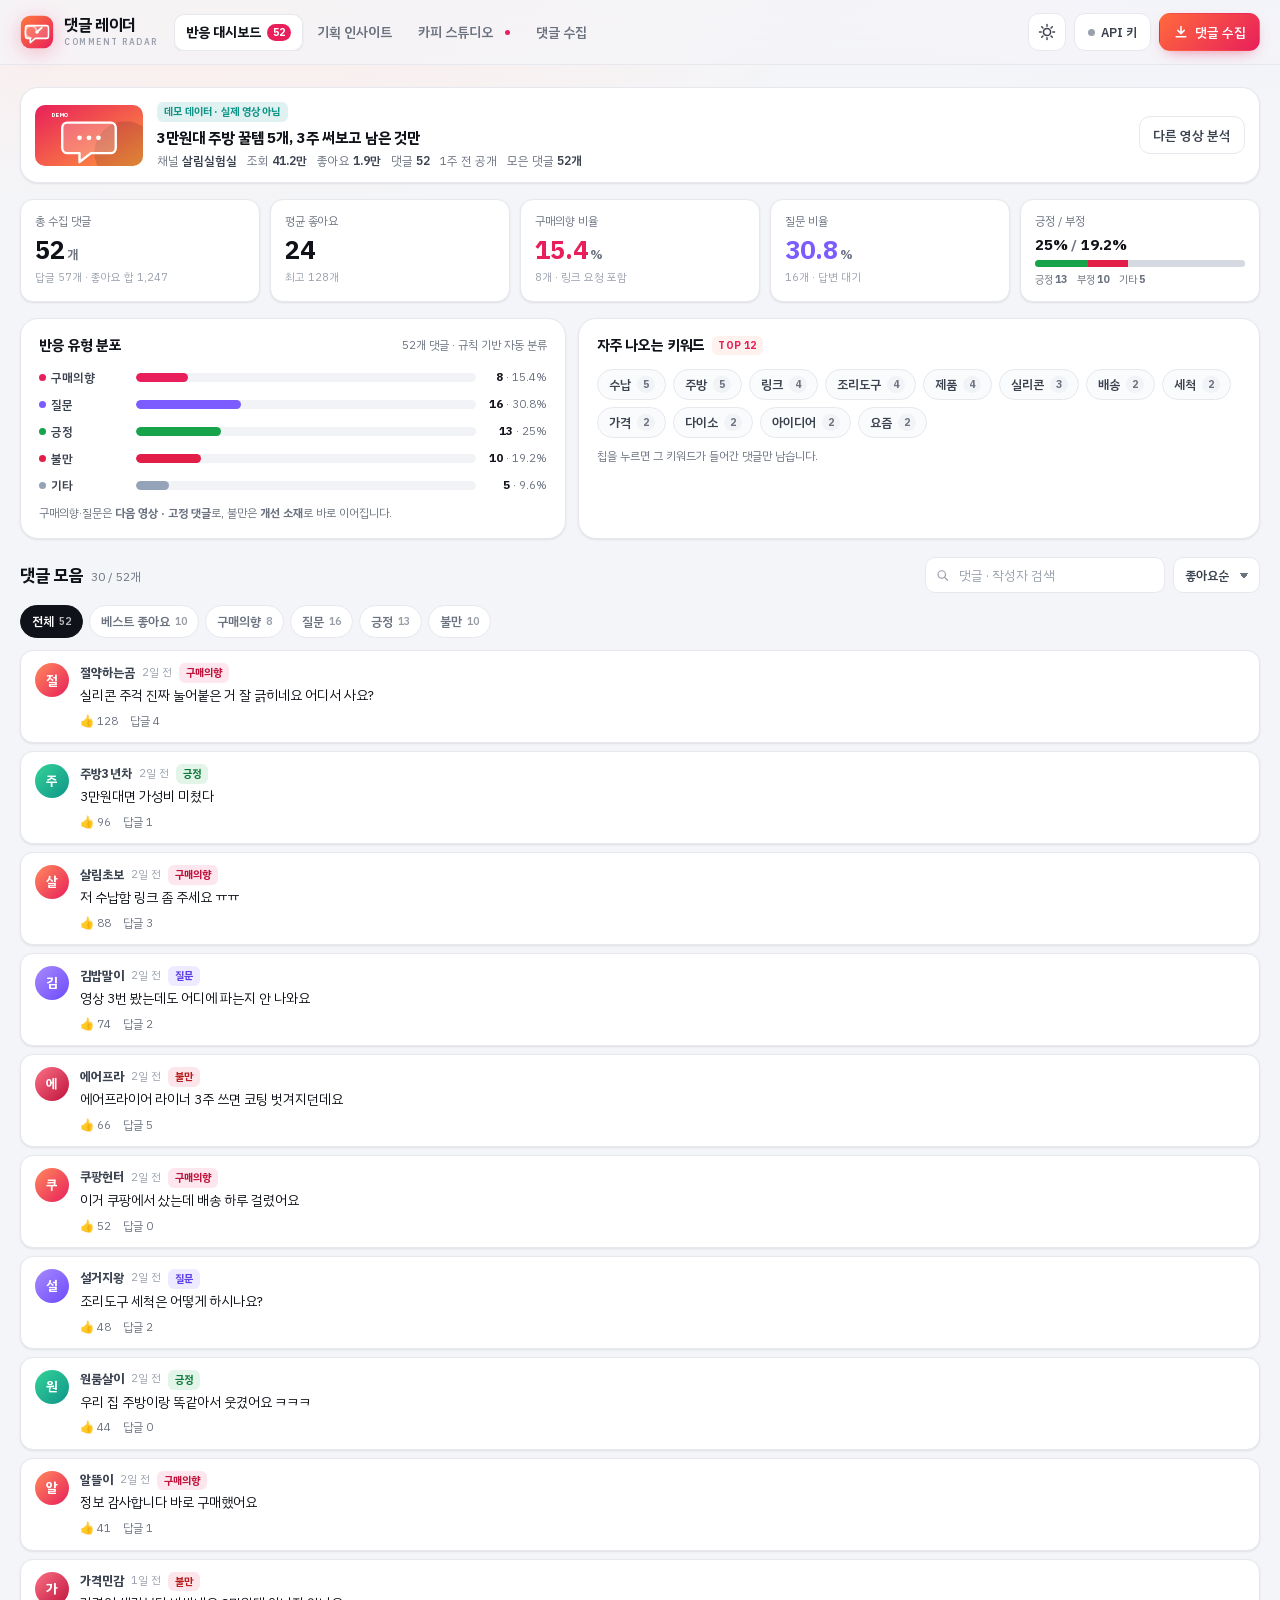
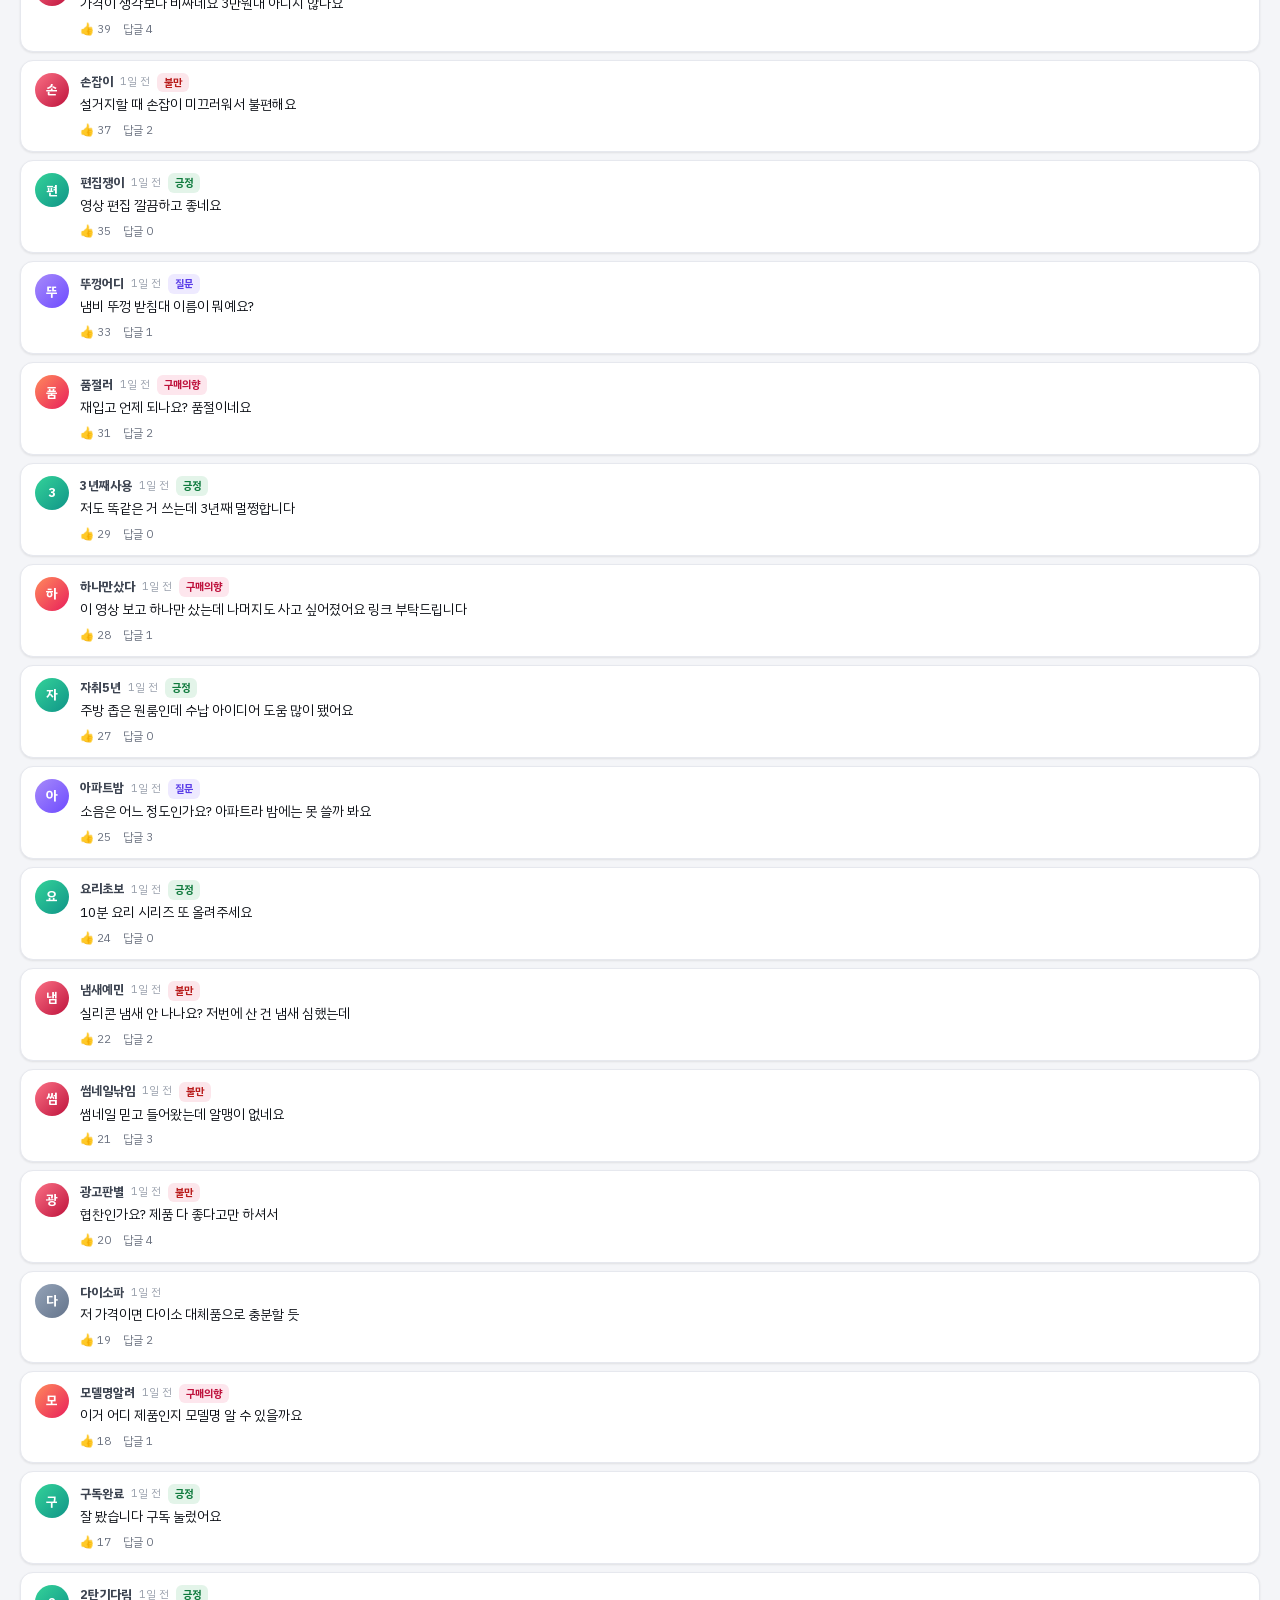
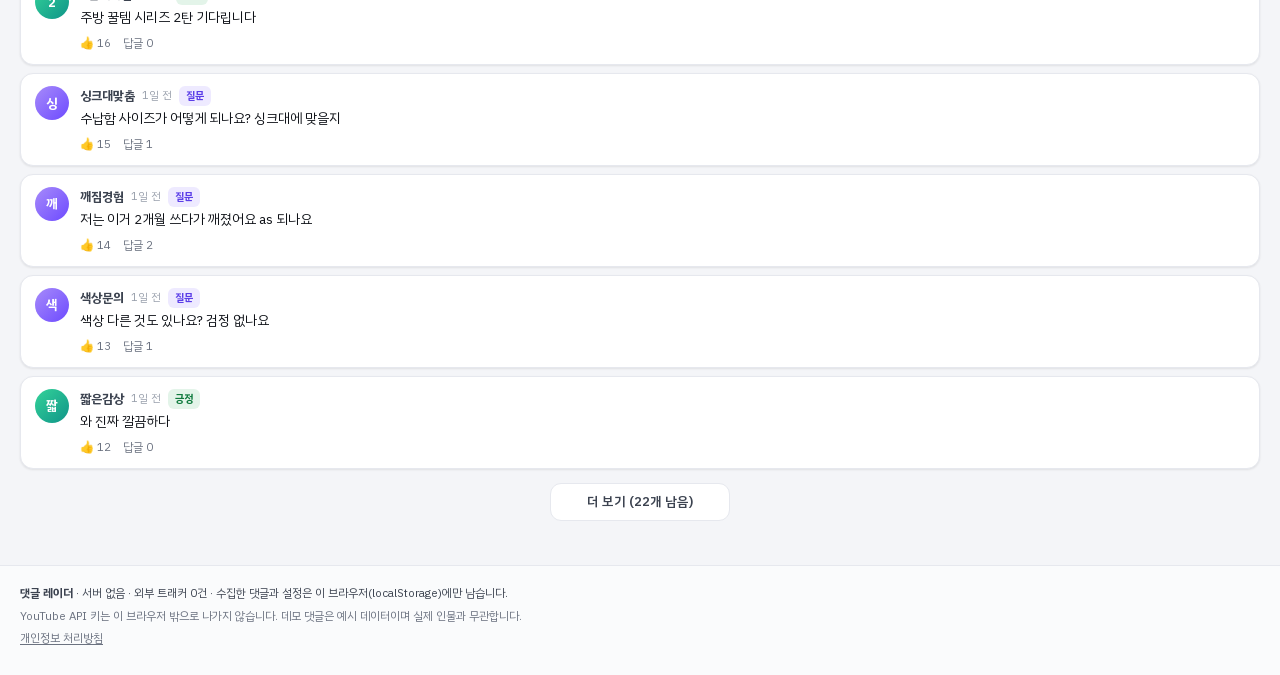
==== index.html @ 01332f50 "Deploy youtube-comment-analyzer static app (production files only)" ====
<!DOCTYPE html>
<html lang="ko" data-theme="light">
<head>
<meta charset="utf-8" />
<meta name="viewport" content="width=device-width, initial-scale=1, viewport-fit=cover" />
<title>댓글 레이더 — 유튜브 댓글 &amp; 고객반응 1초 분석기</title>
<meta name="description" content="유튜브 영상·쇼츠 댓글을 모아 구매의향·질문·긍정·불만으로 자동 분류하고, 자주 나온 키워드·FAQ·다음 콘텐츠 소재·AI 분석 프롬프트까지 한 화면에서 뽑습니다. 서버 없이 브라우저에만 저장됩니다." />
<meta name="theme-color" content="#ffffff" />
<meta name="color-scheme" content="light dark" />
<link rel="icon" href="favicon.svg" type="image/svg+xml" />
<link rel="stylesheet" href="styles.css" />
</head>
<body>
<a class="skip-link" href="#main">본문으로 바로가기</a>

<header class="topbar">
  <div class="topbar-inner">
    <a class="brand" href="#" data-action="go-dashboard" aria-label="댓글 레이더 홈">
      <span class="brand-mark" aria-hidden="true">
        <svg viewBox="0 0 40 40" width="34" height="34">
          <defs>
            <linearGradient id="brandGrad" x1="0" y1="0" x2="1" y2="1">
              <stop offset="0" stop-color="#ff7a3d" /><stop offset="1" stop-color="#e81f5a" />
            </linearGradient>
          </defs>
          <rect x="1" y="1" width="38" height="38" rx="11" fill="url(#brandGrad)" />
          <path d="M9 12.5h22a2.5 2.5 0 0 1 2.5 2.5v10a2.5 2.5 0 0 1-2.5 2.5H18l-6 5v-5H9A2.5 2.5 0 0 1 6.5 25V15A2.5 2.5 0 0 1 9 12.5z" fill="#fff" fill-opacity=".18" stroke="#fff" stroke-width="1.8" stroke-linejoin="round" />
          <path d="M20 20a7 7 0 1 0-7 7" fill="none" stroke="#fff" stroke-width="2" stroke-linecap="round" stroke-opacity=".55" />
          <path d="M20 20l5.5-5" stroke="#fff" stroke-width="2.2" stroke-linecap="round" />
          <circle cx="20" cy="20" r="2.1" fill="#fff" />
        </svg>
      </span>
      <span class="brand-text">
        <strong>댓글 레이더</strong>
        <small>COMMENT RADAR</small>
      </span>
    </a>

    <nav class="tabs" role="tablist" aria-label="주요 화면">
      <button class="tab is-active" role="tab" aria-selected="true" data-tab="dashboard" id="tabDashboard">
        반응 대시보드<span class="tab-count" id="tabCommentCount" hidden></span>
      </button>
      <button class="tab" role="tab" aria-selected="false" data-tab="insights" id="tabInsights">기획 인사이트</button>
      <button class="tab" role="tab" aria-selected="false" data-tab="studio" id="tabStudio">카피 스튜디오<span class="tab-dot" aria-hidden="true"></span></button>
      <button class="tab" role="tab" aria-selected="false" data-tab="collect" id="tabCollect">댓글 수집</button>
    </nav>

    <div class="top-actions">
      <button type="button" class="icon-btn" data-action="toggle-theme" aria-label="다크 모드로 전환" title="라이트/다크">
        <svg class="ico-sun" viewBox="0 0 20 20" width="18" height="18" aria-hidden="true"><circle cx="10" cy="10" r="4" fill="none" stroke="currentColor" stroke-width="1.7"/><path d="M10 1.6v2M10 16.4v2M1.6 10h2M16.4 10h2M4.1 4.1l1.4 1.4M14.5 14.5l1.4 1.4M15.9 4.1l-1.4 1.4M5.5 14.5l-1.4 1.4" stroke="currentColor" stroke-width="1.6" stroke-linecap="round"/></svg>
        <svg class="ico-moon" viewBox="0 0 20 20" width="18" height="18" aria-hidden="true"><path d="M16.5 12.4A7 7 0 0 1 7.6 3.5a7 7 0 1 0 8.9 8.9z" fill="none" stroke="currentColor" stroke-width="1.7" stroke-linejoin="round"/></svg>
      </button>
      <button type="button" class="btn btn-ghost api-btn" data-action="open-settings" id="apiButton">
        <span class="status-dot" id="apiDot" aria-hidden="true"></span>
        <svg class="api-icon" viewBox="0 0 20 20" width="17" height="17" aria-hidden="true"><circle cx="6.8" cy="13.2" r="3.4" fill="none" stroke="currentColor" stroke-width="1.8"/><path d="M9.3 10.7l6.4-6.4M13.2 6.8l2.2 2.2M11.1 8.9l2.2 2.2" fill="none" stroke="currentColor" stroke-width="1.8" stroke-linecap="round"/></svg>
        <span id="apiButtonLabel">API 키</span>
      </button>
      <button type="button" class="btn btn-primary" data-action="go-collect">
        <svg viewBox="0 0 20 20" width="16" height="16" aria-hidden="true"><path d="M10 3v9M6 8l4 4 4-4M4 16h12" stroke="currentColor" stroke-width="1.9" stroke-linecap="round" stroke-linejoin="round" fill="none"/></svg>
        댓글 수집
      </button>
    </div>
  </div>
</header>

<main id="main" tabindex="-1">

  <!-- ═══ 반응 대시보드 ═══════════════════════════════════ -->
  <section class="view" id="view-dashboard" role="tabpanel" aria-label="반응 대시보드">

    <div class="source-bar" id="sourceBar"></div>

    <div class="kpi-grid" id="kpiGrid" aria-live="polite"></div>

    <div class="split">
      <div class="panel type-panel">
        <div class="panel-head">
          <h2>반응 유형 분포</h2>
          <span class="muted" id="typeHint">4대 유형 자동 분류</span>
        </div>
        <div id="typeBars" class="type-bars"></div>
        <p class="panel-note">구매의향·질문은 <b>다음 영상 · 고정 댓글</b>로, 불만은 <b>개선 소재</b>로 바로 이어집니다.</p>
      </div>

      <div class="panel keyword-panel">
        <div class="panel-head">
          <h2>자주 나오는 키워드 <em class="count-badge" id="kwBadge">TOP 15</em></h2>
          <button class="link-btn" data-action="clear-keyword" id="clearKeyword" hidden>키워드 해제 ✕</button>
        </div>
        <div id="keywordChips" class="kw-chips"></div>
        <p class="panel-note">칩을 누르면 그 키워드가 들어간 댓글만 남습니다.</p>
      </div>
    </div>

    <section class="feed" aria-labelledby="feedTitle">
      <div class="feed-head">
        <div class="feed-title">
          <h2 id="feedTitle">댓글 모음</h2>
          <span class="muted" id="feedCount"></span>
        </div>
        <div class="feed-tools">
          <label class="search" for="feedSearch">
            <svg viewBox="0 0 20 20" width="15" height="15" aria-hidden="true"><circle cx="8.5" cy="8.5" r="5.5" fill="none" stroke="currentColor" stroke-width="1.8"/><path d="M12.8 12.8L17 17" stroke="currentColor" stroke-width="1.8" stroke-linecap="round"/></svg>
            <input id="feedSearch" type="search" placeholder="댓글 · 작성자 검색" autocomplete="off" spellcheck="false" />
            <button type="button" class="search-clear" data-action="clear-search" aria-label="검색어 지우기" hidden>✕</button>
          </label>
          <label class="select-wrap">
            <span class="sr-only">정렬</span>
            <select id="sortSelect">
              <option value="likes">좋아요순</option>
              <option value="recent">최신순</option>
              <option value="replies">답글수순</option>
            </select>
          </label>
        </div>
      </div>

      <div class="feed-filters" id="feedFilters" role="group" aria-label="댓글 필터"></div>

      <div class="cmt-list" id="commentList" aria-live="polite"></div>
      <div class="empty" id="feedEmpty" hidden>
        <p><strong>조건에 맞는 댓글이 없습니다.</strong></p>
        <p class="muted">필터나 검색어를 풀어 보세요.</p>
        <button class="btn btn-ghost" data-action="reset-feed">필터 초기화</button>
      </div>
      <div class="feed-more" id="feedMore"></div>
    </section>
  </section>

  <!-- ═══ 기획 인사이트 ═══════════════════════════════════ -->
  <section class="view" id="view-insights" role="tabpanel" aria-label="기획 인사이트" hidden>
    <div class="view-head">
      <div class="view-title">
        <h1>기획 인사이트</h1>
        <p class="sub">댓글을 그대로 옮겨 적은 게 아니라, <b>다음에 만들 것</b>으로 바꿔 놓았습니다. 복사해서 바로 쓰세요.</p>
      </div>
      <div class="view-actions">
        <button class="btn btn-ghost" data-action="copy-pinned">고정 댓글 복사</button>
        <button class="btn btn-ghost" data-action="copy-prompt">AI 프롬프트 복사</button>
        <button class="btn btn-primary" data-action="go-studio">카피 스튜디오에서 채점</button>
      </div>
    </div>

    <div class="insight-grid">
      <section class="panel faq-panel">
        <div class="panel-head">
          <h2>시청자가 가장 궁금해하는 3가지</h2>
          <span class="muted" id="faqSource">질문·구매의향 댓글에서 추출</span>
        </div>
        <div id="faqList" class="faq-list"></div>
      </section>

      <section class="panel pinned-panel">
        <div class="panel-head">
          <h2>고정 댓글 추천 문구</h2>
          <div class="panel-head-actions">
            <span class="psych-badge" id="pinnedScore">—</span>
            <button class="btn btn-sm btn-ghost" data-action="copy-pinned">복사</button>
          </div>
        </div>
        <pre class="pinned-out" id="pinnedOut"></pre>
        <div class="psych-row" id="pinnedPsych"></div>
        <details class="fix-box" id="pinnedFixBox">
          <summary>추상어·번역체 교정안 보기</summary>
          <pre class="fix-out" id="pinnedFix"></pre>
        </details>
        <p class="panel-note">( ) 안은 크리에이터가 채우는 자리입니다. 점수는 광고 카피 기준이라 안내문인 고정 댓글은 낮게 나옵니다 — <b>빈틈 2개</b>를 보고 한 줄씩 보강하세요.</p>
      </section>

      <section class="panel ideas-panel">
        <div class="panel-head">
          <h2>다음 콘텐츠 소재 5개</h2>
          <span class="muted" id="ideaAvg">불만 · 질문 · 구매의향에서</span>
        </div>
        <div id="ideaList" class="idea-list"></div>
      </section>

      <section class="panel prompt-panel">
        <div class="panel-head">
          <h2>AI 심층 분석 프롬프트</h2>
          <button class="btn btn-sm btn-ghost" data-action="copy-prompt">전체 복사</button>
        </div>
        <p class="panel-note">댓글 핵심 50개를 좋아요순으로 정리해 넣었습니다. ChatGPT·Claude에 그대로 붙여 넣으면 됩니다.</p>
        <pre class="prompt-out" id="promptOut"></pre>
      </section>

      <section class="panel export-panel">
        <div class="panel-head"><h2>내보내기</h2></div>
        <p class="panel-note">CSV는 UTF-8 BOM이라 엑셀에서 한글이 깨지지 않습니다. JSON은 다시 불러오거나 다른 도구에 넘길 때 씁니다.</p>
        <div class="export-actions">
          <button class="btn btn-ghost" data-action="export-csv">
            <svg viewBox="0 0 20 20" width="15" height="15" aria-hidden="true"><path d="M10 3v9M6 8l4 4 4-4M4 16h12" stroke="currentColor" stroke-width="1.9" stroke-linecap="round" stroke-linejoin="round" fill="none"/></svg>
            CSV 다운로드
          </button>
          <button class="btn btn-ghost" data-action="export-json">JSON 다운로드</button>
        </div>
        <dl class="export-meta" id="exportMeta"></dl>
      </section>
    </div>
  </section>

  <!-- ═══ 카피 스튜디오 ═══════════════════════════════════ -->
  <section class="view" id="view-studio" role="tabpanel" aria-label="카피 스튜디오" hidden>
    <div class="view-head">
      <div class="view-title">
        <h1>카피 스튜디오</h1>
        <p class="sub">댓글에서 뽑은 <b>질문·구매의향·불만</b>을 8대 심리 트리거로 채점하고, 지금 쓰는 <b>ChatGPT·Claude·Gemini 구독</b>으로 한 번에 보내 대본·반박 카드·고정 댓글을 받아옵니다. 추가 API 요금 없이.</p>
      </div>
      <div class="view-actions">
        <button class="btn btn-ghost" data-action="go-insights">고정 댓글 보기</button>
        <button class="btn btn-primary" data-action="studio-copy-prompt">프롬프트 복사</button>
      </div>
    </div>

    <div class="score-strip" id="scoreStrip"></div>

    <div class="studio-grid">
      <section class="panel bundle-panel">
        <div class="panel-head">
          <h2>① 보낼 댓글 묶음</h2>
          <div class="bundle-tools">
            <span class="muted" id="bundleMeta"></span>
            <label class="select-wrap">
              <span class="sr-only">묶음 크기</span>
              <select id="bundleSize">
                <option value="4">간단 · 12개</option>
                <option value="6" selected>표준 · 18개</option>
                <option value="9">넉넉 · 27개</option>
              </select>
            </label>
          </div>
        </div>
        <div class="bundle-cols" id="bundleCols"></div>
        <details class="bundle-kw">
          <summary>키워드 · 질문 뼈대</summary>
          <div class="kw-chips" id="bundleKeywords"></div>
          <ul class="bundle-faq" id="bundleFaq"></ul>
        </details>
        <p class="panel-note">닉네임은 빼고 본문만 보냅니다. 좋아요순 상위만, 거의 같은 문장은 1개만 묶습니다.</p>
      </section>

      <section class="panel bridge-panel">
        <div class="panel-head">
          <h2>② 내 구독 AI로 보내기</h2>
          <span class="muted" id="bridgeModeHint"></span>
        </div>
        <div class="seg mode-seg" id="modeSeg" role="group" aria-label="무엇을 받을지"></div>
        <pre class="prompt-out studio-prompt" id="studioPrompt"></pre>
        <div class="prompt-actions">
          <button class="btn btn-primary btn-sm" data-action="studio-copy-prompt">프롬프트 복사</button>
          <span class="muted" id="studioPromptMeta"></span>
        </div>
        <div class="bridge-btns" id="bridgeBtns"></div>
        <p class="bridge-note" id="bridgeNote"></p>

        <details class="gemini-box" id="geminiBox">
          <summary>무료 Gemini API 키로 여기서 바로 받기 (선택)</summary>
          <p class="form-note">키가 없어도 위 세 버튼으로 충분합니다. 키를 넣으면 새 창 없이 이 화면에서 결과를 받습니다. 키는 이 브라우저에만 저장되고, 주소창이 아니라 <b>요청 헤더</b>로 Google에만 전송됩니다.</p>
          <div class="field-row">
            <div class="field">
              <label class="field-label" for="geminiKey">Gemini API 키</label>
              <input id="geminiKey" type="password" placeholder="AIza…" autocomplete="off" spellcheck="false" />
            </div>
            <div class="field">
              <label class="field-label" for="geminiModel">모델</label>
              <input id="geminiModel" type="text" list="geminiModels" placeholder="gemini-3.5-flash-lite" autocomplete="off" spellcheck="false" />
              <datalist id="geminiModels"></datalist>
            </div>
          </div>
          <div class="prompt-actions">
            <button class="btn btn-primary btn-sm" data-action="gemini-generate" id="geminiBtn">Gemini로 받기</button>
            <button class="btn btn-ghost btn-sm" data-action="save-gemini">키 저장</button>
            <span class="muted" id="geminiStatus"></span>
          </div>
          <p class="form-note">무료 키: <code>aistudio.google.com/apikey</code> — 카드 등록 없이 발급. 무료 등급은 한도가 낮아 429가 나면 잠시 뒤 다시 시도하세요.</p>
        </details>
      </section>

      <section class="panel result-panel">
        <div class="panel-head">
          <h2>③ 받은 결과 채점 · 적용</h2>
          <span class="muted" id="resultHint">붙여넣으면 바로 채점합니다</span>
        </div>
        <textarea id="studioResult" rows="7" spellcheck="false"
          placeholder="ChatGPT·Claude·Gemini가 준 답변을 통째로 붙여넣으세요.&#10;고정 댓글 모드에서는 A/B/C안을 자동으로 나눠 채점합니다."></textarea>
        <div class="result-meta" id="resultMeta"></div>
        <p class="panel-note result-note" id="resultNote" hidden>등급은 <b>광고 카피 기준</b>입니다. 고정 댓글은 안내문이라 낮게 나오는 게 정상이니, 점수보다 <b>빈틈 칩</b>을 보고 한 줄씩 보강하세요.</p>
        <div class="result-cards" id="resultCards"></div>
        <div class="prompt-actions">
          <button class="btn btn-ghost btn-sm" data-action="result-clear">비우기</button>
          <span class="muted">적용하면 기획 인사이트의 고정 댓글이 바뀝니다. 토스트에서 바로 되돌릴 수 있어요.</span>
        </div>
      </section>

      <section class="panel fw-panel">
        <div class="panel-head">
          <h2>④ 프레임워크 4종으로 다시 쓰기</h2>
          <span class="muted" id="fwBest"></span>
        </div>
        <div class="fw-inputs">
          <label class="mini-field"><span>문제 (댓글에서)</span>
            <input id="fwProblem" type="text" autocomplete="off" placeholder="가장 큰 불만 한 줄" /></label>
          <label class="mini-field"><span>해결 · 약속</span>
            <input id="fwSolution" type="text" autocomplete="off" placeholder="영상이 실제로 답한 것" /></label>
          <label class="mini-field"><span>근거 (숫자)</span>
            <input id="fwProof" type="text" autocomplete="off" placeholder="댓글 52개 · 질문 16건" /></label>
          <button class="btn btn-ghost btn-sm" data-action="fw-autofill">댓글에서 자동 채우기</button>
        </div>
        <div class="seg fw-seg" id="fwSeg" role="group" aria-label="프레임워크"></div>
        <div class="fw-out" id="fwOut"></div>
        <p class="panel-note">문장 뼈대는 엔진이 만들고, 점수는 완성된 카피를 엔진이 다시 채점한 값입니다. 값이 비면 <b>[확인 필요]</b>로 남기고 지어내지 않습니다. <b>해결·근거</b>는 댓글에서 나오지 않으니, 영상에서 실제로 답한 값으로 고쳐 쓰세요.</p>
      </section>
    </div>
  </section>

  <!-- ═══ 댓글 수집 ═══════════════════════════════════════ -->
  <section class="view" id="view-collect" role="tabpanel" aria-label="댓글 수집" hidden>
    <div class="view-head">
      <div class="view-title">
        <h1>댓글 수집</h1>
        <p class="sub">유튜브 링크를 넣으면 실제 댓글을 가져옵니다. 키가 없으면 데모 3종이나 붙여넣기로 바로 시작하세요.</p>
      </div>
    </div>

    <div class="collect-tabs" id="collectTabs" role="tablist" aria-label="수집 방법">
      <button class="ctab is-active" role="tab" aria-selected="true" data-mode="live">유튜브 실시간</button>
      <button class="ctab" role="tab" aria-selected="false" data-mode="demo">데모 3종</button>
      <button class="ctab" role="tab" aria-selected="false" data-mode="paste">붙여넣기</button>
    </div>

    <!-- 실시간 -->
    <div class="collect-panel" id="panel-live">
      <div class="collect-card">
        <label class="field">
          <span class="field-label">영상 · 쇼츠 링크 또는 11자리 ID</span>
          <input id="videoInput" type="text" inputmode="url" autocomplete="off" spellcheck="false"
                 placeholder="https://www.youtube.com/watch?v=… / https://youtu.be/… / https://www.youtube.com/shorts/…" />
        </label>
        <div class="field-row">
          <label class="field">
            <span class="field-label">가져올 댓글 수</span>
            <select id="maxSelect">
              <option value="100" selected>100개 (호출 2회)</option>
              <option value="200">200개 (호출 3회)</option>
              <option value="300">300개 (호출 4회)</option>
            </select>
          </label>
          <label class="field">
            <span class="field-label">정렬</span>
            <select id="orderSelect">
              <option value="relevance" selected>관련도순 (유튜브 기본)</option>
              <option value="time">최신순</option>
            </select>
          </label>
        </div>
        <p class="hint" id="keyHint"></p>
        <div class="collect-actions">
          <button class="btn btn-primary" data-action="collect-live" id="collectLiveBtn">댓글 수집</button>
          <button class="btn btn-ghost" data-action="open-settings">API 키 설정</button>
          <span class="collect-status" id="collectStatus" role="status"></span>
        </div>
        <div class="error-box" id="collectError" hidden></div>
      </div>

      <aside class="collect-aside">
        <h3>API 키 발급 (5분)</h3>
        <ol class="steps">
          <li>console.cloud.google.com → 프로젝트 만들기</li>
          <li>API 및 서비스 → 라이브러리 → <b>YouTube Data API v3</b> 사용 설정</li>
          <li>사용자 인증 정보 → <b>API 키</b> 만들기</li>
          <li>이 앱의 <b>API 키</b> 버튼에 붙여넣기 (이 브라우저에만 저장)</li>
        </ol>
        <p class="hint">하루 무료 할당량은 10,000 units입니다. 영상 정보 1회(1 unit) + 댓글 100개당 1회(1 unit)라 300개를 모아도 4 units입니다. 댓글 10,000개를 모아도 하루 안에 충분합니다.</p>
      </aside>
    </div>

    <!-- 데모 -->
    <div class="collect-panel" id="panel-demo" hidden>
      <div class="demo-grid" id="demoGrid"></div>
      <p class="hint">데모 댓글은 실제 시청자 데이터가 아니라, 분류·키워드·FAQ가 어떻게 뽑히는지 보여주려고 만든 예시입니다.</p>
    </div>

    <!-- 붙여넣기 -->
    <div class="collect-panel" id="panel-paste" hidden>
      <div class="collect-card">
        <label class="field">
          <span class="field-label">댓글 붙여넣기 — 한 줄에 댓글 하나, 또는 CSV</span>
          <textarea id="pasteInput" rows="10" spellcheck="false"
            placeholder="영상 좋네요 어디서 사나요?&#10;42 | 가격이 비싼 편인데 재입고 되나요?&#10;&#10;CSV는 첫 줄에 헤더를 넣으세요: 댓글,좋아요,작성자"></textarea>
        </label>
        <div class="paste-row">
          <button class="btn btn-ghost" data-action="fill-sample-paste">샘플 채우기</button>
          <span class="hint" id="pasteDetect"></span>
        </div>
        <div class="collect-actions">
          <button class="btn btn-primary" data-action="collect-paste">분석하기</button>
          <span class="hint">형식 자동 판별: 헤더가 있으면 CSV, 없으면 줄 단위 댓글로 읽습니다. <code>좋아요 | 댓글</code> 형식도 인식합니다.</span>
        </div>
        <div class="error-box" id="pasteError" hidden></div>
      </div>
    </div>
  </section>
</main>

<footer class="footer">
  <div class="footer-inner">
    <p><strong>댓글 레이더</strong> · 서버 없음 · 외부 트래커 0건 · 수집한 댓글과 설정은 이 브라우저(localStorage)에만 남습니다.</p>
    <p class="muted">YouTube API 키는 이 브라우저 밖으로 나가지 않습니다. 데모 댓글은 예시 데이터이며 실제 인물과 무관합니다.</p>
    <p class="muted"><a href="privacy.html">개인정보 처리방침</a></p>
  </div>
</footer>

<div class="modal-root" id="modalRoot" hidden></div>
<div class="toast-root" id="toastRoot" aria-live="polite" aria-atomic="true"></div>

<script src="engines/copy-psych-engine.js"></script>
<script src="engines/radar-copy.js"></script>
<script src="engines/ai-bridge.js"></script>
<script src="core.js"></script>
<script src="data.js"></script>
<script src="app.js"></script>
</body>
</html>
---- styles.css ----
/* ============================================================
   댓글 레이더 · styles.css
   Family look with 떡상 레이더: light-first premium dashboard,
   dark via [data-theme], no build step.
   ============================================================ */

@font-face {
  font-family: 'PlexKR';
  src: url('assets/fonts/plexkr-Regular.woff2') format('woff2');
  font-weight: 400; font-style: normal; font-display: swap;
}
@font-face {
  font-family: 'PlexKR';
  src: url('assets/fonts/plexkr-SemiBold.woff2') format('woff2');
  font-weight: 500 600; font-style: normal; font-display: swap;
}
@font-face {
  font-family: 'PlexKR';
  src: url('assets/fonts/plexkr-Bold.woff2') format('woff2');
  font-weight: 700 900; font-style: normal; font-display: swap;
}

:root {
  --font: 'PlexKR', -apple-system, BlinkMacSystemFont, 'Segoe UI', 'Apple SD Gothic Neo', 'Malgun Gothic', sans-serif;
  --bg: #f4f5f8;
  --bg-grad: radial-gradient(1200px 500px at 15% -10%, #ffe9e4 0%, rgba(255, 233, 228, 0) 60%),
             radial-gradient(1000px 460px at 95% -20%, #e8edff 0%, rgba(232, 237, 255, 0) 62%);
  --surface: #ffffff;
  --surface-2: #fafbfc;
  --surface-3: #f1f3f6;
  --line: #e6e8ee;
  --line-strong: #d5d9e2;
  --ink: #0f1218;
  --ink-2: #3c4350;
  --ink-3: #6b7280;
  --ink-4: #9aa1ad;
  --brand: #e81f5a;
  --brand-2: #ff6a3d;
  --brand-soft: #fff1ee;
  --accent: #7c5cff;
  --teal: #0f9488;
  --ok: #16a34a;
  --warn: #ea580c;
  --pos: #16a34a;
  --neg: #e11d48;
  --shadow-1: 0 1px 2px rgba(15, 18, 24, .05), 0 1px 3px rgba(15, 18, 24, .04);
  --shadow-2: 0 10px 30px -12px rgba(15, 18, 24, .26), 0 2px 8px rgba(15, 18, 24, .04);
  --shadow-3: 0 30px 80px -30px rgba(15, 18, 24, .45);
  --r-sm: 9px;
  --r-md: 13px;
  --r-lg: 18px;
  --r-xl: 22px;
  --maxw: 1440px;
  --topbar-h: 64px;
}

[data-theme="dark"] {
  --bg: #080a0f;
  --bg-grad: radial-gradient(1200px 520px at 12% -12%, rgba(255, 90, 60, .16) 0%, rgba(255, 90, 60, 0) 62%),
             radial-gradient(1000px 480px at 92% -18%, rgba(124, 92, 255, .18) 0%, rgba(124, 92, 255, 0) 60%);
  --surface: #11141b;
  --surface-2: #151922;
  --surface-3: #1b202b;
  --line: #232937;
  --line-strong: #2e3646;
  --ink: #f3f5f9;
  --ink-2: #c7cdd8;
  --ink-3: #8d95a6;
  --ink-4: #626b7d;
  --brand: #ff4d76;
  --brand-soft: rgba(255, 77, 118, .12);
  --pos: #34d399;
  --neg: #fb7185;
  --warn: #fb923c;
  --shadow-1: 0 1px 2px rgba(0, 0, 0, .4);
  --shadow-2: 0 16px 40px -20px rgba(0, 0, 0, .9), 0 2px 10px rgba(0, 0, 0, .3);
  --shadow-3: 0 40px 100px -40px #000;
}

* { box-sizing: border-box; }
[hidden] { display: none !important; }
html { -webkit-text-size-adjust: 100%; }
body {
  margin: 0;
  font-family: var(--font);
  background: var(--bg);
  background-image: var(--bg-grad);
  background-attachment: fixed;
  color: var(--ink);
  font-size: 14px;
  line-height: 1.5;
  -webkit-font-smoothing: antialiased;
  text-rendering: optimizeLegibility;
}
h1, h2, h3, h4 { margin: 0; font-weight: 700; letter-spacing: -.01em; }
p { margin: 0; }
a { color: inherit; text-decoration: none; }
button { font-family: inherit; }
::selection { background: rgba(232, 31, 90, .18); }

.sr-only {
  position: absolute; width: 1px; height: 1px; padding: 0; margin: -1px;
  overflow: hidden; clip: rect(0 0 0 0); white-space: nowrap; border: 0;
}
.skip-link {
  position: fixed; left: 12px; top: -60px; z-index: 200;
  background: var(--ink); color: var(--surface); padding: 10px 14px; border-radius: 10px;
  transition: top .15s ease;
}
.skip-link:focus { top: 12px; }
:focus-visible { outline: 2px solid var(--brand); outline-offset: 2px; border-radius: 6px; }
.muted { color: var(--ink-3); }
code {
  font-family: ui-monospace, SFMono-Regular, Menlo, monospace; font-size: .92em;
  background: var(--surface-3); padding: 1px 5px; border-radius: 5px;
}

/* ── top bar ─────────────────────────────────────── */
.topbar {
  position: sticky; top: 0; z-index: 40;
  background: color-mix(in srgb, var(--bg) 82%, transparent);
  backdrop-filter: saturate(160%) blur(14px);
  -webkit-backdrop-filter: saturate(160%) blur(14px);
  border-bottom: 1px solid var(--line);
}
.topbar-inner {
  max-width: var(--maxw); margin: 0 auto; padding: 10px 20px;
  display: flex; align-items: center; gap: 16px; min-height: var(--topbar-h);
}
.brand { display: flex; align-items: center; gap: 10px; flex: none; }
.brand-mark { display: flex; filter: drop-shadow(0 4px 10px rgba(232, 31, 90, .28)); }
.brand-text { display: flex; flex-direction: column; line-height: 1.1; }
.brand-text strong { font-size: 16px; letter-spacing: -.02em; }
.brand-text small { font-size: 8.5px; letter-spacing: .18em; color: var(--ink-4); font-weight: 600; margin-top: 3px; }

.tabs { display: flex; gap: 2px; flex: 1 1 auto; min-width: 0; overflow-x: auto; scrollbar-width: none; }
.tabs::-webkit-scrollbar { display: none; }
.tab {
  position: relative; border: 0; background: transparent; color: var(--ink-3);
  font-size: 13.5px; font-weight: 500; padding: 8px 12px; border-radius: 10px;
  cursor: pointer; white-space: nowrap; display: inline-flex; align-items: center; gap: 6px;
  transition: color .15s, background .15s;
}
.tab:hover { color: var(--ink); background: var(--surface-3); }
.tab.is-active { color: var(--ink); font-weight: 700; background: var(--surface); box-shadow: var(--shadow-1), inset 0 0 0 1px var(--line); }
.tab-count {
  background: var(--brand); color: #fff; border-radius: 999px;
  font-size: 10px; font-weight: 700; padding: 1px 6px; min-width: 18px; text-align: center;
}

.top-actions { display: flex; align-items: center; gap: 8px; flex: none; }
.icon-btn {
  width: 38px; height: 38px; display: grid; place-items: center; flex: none;
  border: 1px solid var(--line); border-radius: 11px; background: var(--surface);
  color: var(--ink-2); cursor: pointer; transition: background .15s, color .15s;
}
.icon-btn:hover { background: var(--surface-3); color: var(--ink); }
[data-theme="light"] .ico-moon { display: none; }
[data-theme="dark"] .ico-sun { display: none; }

.btn {
  display: inline-flex; align-items: center; gap: 6px; justify-content: center;
  border: 1px solid transparent; background: var(--surface-3); color: var(--ink);
  height: 38px; padding: 0 13px; border-radius: 11px; font-size: 13px; font-weight: 600;
  cursor: pointer; white-space: nowrap; transition: transform .12s, filter .15s, background .15s;
}
.btn:hover { filter: brightness(.97); }
.btn:active { transform: translateY(1px); }
.btn:disabled { opacity: .55; cursor: progress; }
.btn-primary {
  background: linear-gradient(135deg, var(--brand-2), var(--brand));
  color: #fff; box-shadow: 0 6px 16px -8px rgba(232, 31, 90, .7);
}
.btn-ghost { background: var(--surface); border-color: var(--line); color: var(--ink-2); }
.btn-ghost:hover { background: var(--surface-3); }
.btn-sm { height: 30px; padding: 0 9px; font-size: 12px; border-radius: 8px; }
.link-btn {
  border: 0; background: transparent; color: var(--brand); font-size: 12px;
  font-weight: 600; cursor: pointer; padding: 2px 0;
}
.api-btn { font-size: 12.5px; }
.api-icon { display: none; flex: none; }
.api-btn.is-on .api-icon { color: var(--ok); }
.status-dot { width: 7px; height: 7px; border-radius: 50%; background: var(--ink-4); flex: none; }
.status-dot.on { background: var(--ok); box-shadow: 0 0 0 3px rgba(22, 163, 74, .16); }

/* ── layout ──────────────────────────────────────── */
main { max-width: var(--maxw); margin: 0 auto; padding: 22px 20px 40px; }
.view { animation: fade .22s ease; }
@keyframes fade { from { opacity: 0; transform: translateY(4px); } to { opacity: 1; transform: none; } }
.view-head {
  display: flex; align-items: flex-end; justify-content: space-between; gap: 16px;
  margin-bottom: 16px; flex-wrap: wrap;
}
.view-title h1 { font-size: 23px; letter-spacing: -.025em; }
.view-title .sub { margin-top: 5px; color: var(--ink-3); font-size: 13px; max-width: 720px; }
.view-actions { display: flex; gap: 8px; flex-wrap: wrap; }

.panel {
  background: var(--surface); border: 1px solid var(--line); border-radius: var(--r-lg);
  box-shadow: var(--shadow-1); padding: 16px 18px; min-width: 0;
}
.panel-head {
  display: flex; align-items: center; justify-content: space-between; gap: 10px;
  margin-bottom: 12px; flex-wrap: wrap;
}
.panel-head h2 { font-size: 14.5px; display: flex; align-items: center; gap: 7px; }
.panel-head .muted { font-size: 11.5px; }
.panel-note { margin-top: 10px; font-size: 11.5px; color: var(--ink-3); line-height: 1.55; }
.count-badge {
  font-style: normal; font-size: 10px; font-weight: 700; letter-spacing: .04em;
  color: var(--brand); background: var(--brand-soft); border-radius: 6px; padding: 2px 6px;
}

/* ── source bar ──────────────────────────────────── */
.source-bar {
  display: flex; align-items: center; gap: 14px; flex-wrap: wrap;
  background: var(--surface); border: 1px solid var(--line); border-radius: var(--r-lg);
  box-shadow: var(--shadow-1); padding: 12px 14px; margin-bottom: 16px;
}
.source-cover {
  width: 108px; height: 61px; border-radius: 10px; overflow: hidden; flex: none;
  background: var(--surface-3); position: relative;
}
.source-cover svg, .source-cover img { width: 100%; height: 100%; display: block; object-fit: cover; }
.source-meta { flex: 1 1 260px; min-width: 0; }
.source-badge {
  display: inline-flex; align-items: center; gap: 5px; font-size: 10.5px; font-weight: 700;
  letter-spacing: .02em; padding: 2px 7px; border-radius: 6px; margin-bottom: 5px;
  color: var(--accent); background: color-mix(in srgb, var(--accent) 12%, transparent);
}
.source-badge.demo { color: var(--teal); background: color-mix(in srgb, var(--teal) 13%, transparent); }
.source-badge.paste { color: var(--warn); background: color-mix(in srgb, var(--warn) 13%, transparent); }
.source-title {
  font-size: 15px; font-weight: 700; letter-spacing: -.01em; margin-bottom: 3px;
  overflow: hidden; display: -webkit-box; -webkit-line-clamp: 2; -webkit-box-orient: vertical;
  overflow-wrap: anywhere;
}
.source-sub { font-size: 12px; color: var(--ink-3); display: flex; gap: 10px; flex-wrap: wrap; }
.source-sub b { color: var(--ink-2); font-weight: 600; }
.source-actions { display: flex; gap: 7px; flex-wrap: wrap; }

/* ── KPI ─────────────────────────────────────────── */
.kpi-grid {
  display: grid; grid-template-columns: repeat(5, minmax(0, 1fr));
  gap: 10px; margin-bottom: 16px;
}
.kpi {
  background: var(--surface); border: 1px solid var(--line); border-radius: var(--r-md);
  padding: 13px 14px; box-shadow: var(--shadow-1); min-width: 0;
}
.kpi-label { font-size: 11.5px; color: var(--ink-3); display: flex; align-items: center; gap: 5px; margin-bottom: 6px; }
.kpi-value { font-size: 26px; font-weight: 700; letter-spacing: -.03em; line-height: 1.1; }
.kpi-value small { font-size: 13px; font-weight: 600; color: var(--ink-3); margin-left: 2px; }
.kpi-sub { font-size: 11px; color: var(--ink-4); margin-top: 5px; }
.kpi.purchase .kpi-value { color: var(--brand); }
.kpi.question .kpi-value { color: var(--accent); }
.kpi.sentiment .kpi-value { font-size: 15px; letter-spacing: -.01em; }
.sent-bar { display: flex; height: 7px; border-radius: 99px; overflow: hidden; background: var(--surface-3); margin-top: 7px; }
.sent-bar i { display: block; height: 100%; }
.sent-bar .pos { background: var(--pos); }
.sent-bar .neg { background: var(--neg); }
.sent-bar .neu { background: var(--line-strong); }
.sent-legend { display: flex; gap: 10px; font-size: 10.5px; color: var(--ink-3); margin-top: 5px; flex-wrap: wrap; }
.sent-legend b { font-weight: 700; }

/* ── split panels ───────────────────────────────── */
.split { display: grid; grid-template-columns: minmax(0, 1fr) minmax(0, 1.25fr); gap: 12px; margin-bottom: 18px; }
.type-bars { display: flex; flex-direction: column; gap: 9px; }
.type-row { display: grid; grid-template-columns: 88px 1fr 62px; align-items: center; gap: 9px; }
.type-name { font-size: 12px; font-weight: 600; color: var(--ink-2); white-space: nowrap; }
.type-name i { display: inline-block; width: 7px; height: 7px; border-radius: 50%; margin-right: 5px; vertical-align: 1px; }
.type-track { height: 9px; background: var(--surface-3); border-radius: 99px; overflow: hidden; }
.type-fill { height: 100%; border-radius: 99px; transition: width .4s ease; }
.type-val { font-size: 11.5px; color: var(--ink-3); text-align: right; font-variant-numeric: tabular-nums; white-space: nowrap; }
.type-val b { color: var(--ink); font-weight: 700; }
.tone-purchase { background: #e81f5a; }
.tone-question { background: #7c5cff; }
.tone-positive { background: #16a34a; }
.tone-negative { background: #e11d48; }
.tone-other { background: #94a3b8; }

.kw-chips { display: flex; flex-wrap: wrap; gap: 7px; }
.kw-chip {
  display: inline-flex; align-items: center; gap: 6px; border: 1px solid var(--line);
  background: var(--surface-2); color: var(--ink-2); border-radius: 999px;
  padding: 5px 10px 5px 11px; font-size: 12.5px; font-weight: 600; cursor: pointer;
  transition: border-color .15s, background .15s, color .15s, transform .1s;
}
.kw-chip:hover { border-color: color-mix(in srgb, var(--brand) 40%, var(--line)); color: var(--ink); transform: translateY(-1px); }
.kw-chip .n {
  font-size: 10.5px; font-weight: 700; color: var(--ink-3);
  background: var(--surface-3); border-radius: 999px; padding: 1px 6px; min-width: 18px; text-align: center;
}
.kw-chip.is-active {
  background: linear-gradient(135deg, var(--brand-2), var(--brand)); border-color: transparent; color: #fff;
  box-shadow: 0 5px 14px -7px rgba(232, 31, 90, .8);
}
.kw-chip.is-active .n { background: rgba(255, 255, 255, .24); color: #fff; }

/* ── feed ────────────────────────────────────────── */
.feed { margin-top: 4px; }
.feed, .panel, .source-bar { scroll-margin-top: calc(var(--topbar-h) + 16px); }
.feed-head { display: flex; align-items: center; justify-content: space-between; gap: 12px; flex-wrap: wrap; margin-bottom: 12px; }
.feed-title { display: flex; align-items: baseline; gap: 9px; }
.feed-title h2 { font-size: 17px; letter-spacing: -.02em; }
.feed-title .muted { font-size: 12px; }
.feed-tools { display: flex; align-items: center; gap: 8px; }
.search {
  display: flex; align-items: center; gap: 7px; height: 36px; padding: 0 10px;
  background: var(--surface); border: 1px solid var(--line); border-radius: 10px;
  color: var(--ink-4); width: 240px; transition: border-color .15s, box-shadow .15s;
}
.search:focus-within { border-color: color-mix(in srgb, var(--brand) 45%, var(--line)); box-shadow: 0 0 0 3px rgba(232, 31, 90, .1); color: var(--ink-3); }
.search input { border: 0; outline: 0; background: transparent; color: var(--ink); font-size: 13px; width: 100%; font-family: inherit; }
.search input::placeholder { color: var(--ink-4); }
.search-clear { border: 0; background: transparent; color: var(--ink-4); cursor: pointer; font-size: 12px; padding: 2px 4px; }
.select-wrap { position: relative; display: inline-flex; }
.select-wrap select, .field select {
  appearance: none; -webkit-appearance: none; font-family: inherit; font-size: 12.5px; font-weight: 600;
  color: var(--ink-2); background: var(--surface); border: 1px solid var(--line);
  border-radius: 10px; height: 36px; padding: 0 30px 0 11px; cursor: pointer;
  background-image: linear-gradient(45deg, transparent 50%, var(--ink-3) 50%), linear-gradient(135deg, var(--ink-3) 50%, transparent 50%);
  background-position: calc(100% - 15px) 15px, calc(100% - 10px) 15px;
  background-size: 5px 5px, 5px 5px; background-repeat: no-repeat;
}
.feed-filters { display: flex; gap: 6px; flex-wrap: wrap; margin-bottom: 12px; }
.fchip {
  border: 1px solid var(--line); background: var(--surface); color: var(--ink-3);
  font-size: 12.5px; font-weight: 600; padding: 6px 11px; border-radius: 999px; cursor: pointer;
  display: inline-flex; align-items: center; gap: 5px;
}
.fchip:hover { color: var(--ink); background: var(--surface-3); }
.fchip.is-active { background: var(--ink); border-color: var(--ink); color: var(--surface); }
.fchip .n { font-size: 10.5px; opacity: .7; }
[data-theme="dark"] .fchip.is-active { background: var(--surface-3); border-color: var(--line-strong); color: var(--ink); }

.cmt-list { display: flex; flex-direction: column; gap: 8px; }
.cmt {
  display: flex; gap: 11px; background: var(--surface); border: 1px solid var(--line);
  border-radius: var(--r-md); padding: 12px 14px; box-shadow: var(--shadow-1);
  transition: border-color .15s, box-shadow .15s;
}
.cmt:hover { border-color: var(--line-strong); box-shadow: var(--shadow-2); }
.cmt-avatar {
  width: 34px; height: 34px; flex: none; border-radius: 50%;
  display: grid; place-items: center; font-size: 13px; font-weight: 700; color: #fff;
  background: linear-gradient(135deg, #94a3b8, #64748b); letter-spacing: -.02em;
}
.cmt[data-type="purchase"] .cmt-avatar { background: linear-gradient(135deg, #ff8a5c, #e81f5a); }
.cmt[data-type="question"] .cmt-avatar { background: linear-gradient(135deg, #a78bfa, #6d4aff); }
.cmt[data-type="positive"] .cmt-avatar { background: linear-gradient(135deg, #34d399, #0f9488); }
.cmt[data-type="negative"] .cmt-avatar { background: linear-gradient(135deg, #fb7185, #be123c); }
.cmt-body { min-width: 0; flex: 1 1 auto; }
.cmt-top { display: flex; align-items: center; gap: 7px; flex-wrap: wrap; margin-bottom: 3px; }
.cmt-author { font-size: 12.5px; font-weight: 700; color: var(--ink-2); }
.cmt-time { font-size: 11px; color: var(--ink-4); }
.cmt-text { font-size: 13.5px; color: var(--ink); line-height: 1.55; overflow-wrap: anywhere; white-space: pre-wrap; }
.cmt-foot { display: flex; align-items: center; gap: 12px; margin-top: 6px; font-size: 11.5px; color: var(--ink-3); flex-wrap: wrap; }
.cmt-foot span { display: inline-flex; align-items: center; gap: 4px; }
.cmt-foot a { color: var(--accent); font-weight: 600; }
.cmt-foot a:hover { text-decoration: underline; }
.pill {
  display: inline-flex; align-items: center; font-size: 10.5px; font-weight: 700;
  padding: 2px 7px; border-radius: 6px; letter-spacing: .01em; white-space: nowrap;
}
.pill.purchase { color: #be123c; background: rgba(232, 31, 90, .11); }
.pill.question { color: #5b3ee8; background: rgba(124, 92, 255, .13); }
.pill.positive { color: #0f7a3d; background: rgba(22, 163, 74, .12); }
.pill.negative { color: #b91c1c; background: rgba(225, 29, 72, .11); }
.pill.other { color: var(--ink-3); background: var(--surface-3); }
[data-theme="dark"] .pill.purchase { color: #ff9db5; }
[data-theme="dark"] .pill.question { color: #c4b5fd; }
[data-theme="dark"] .pill.positive { color: #6ee7b7; }
[data-theme="dark"] .pill.negative { color: #fda4af; }
.feed-more { display: flex; justify-content: center; padding: 14px 0 4px; }
.feed-more .btn { min-width: 180px; }

.empty {
  text-align: center; padding: 44px 20px; background: var(--surface);
  border: 1px dashed var(--line-strong); border-radius: var(--r-lg); color: var(--ink-2);
}
.empty p + p { margin-top: 4px; }
.empty .btn { margin-top: 12px; }

/* ── insights ────────────────────────────────────── */
.insight-grid { display: grid; grid-template-columns: repeat(2, minmax(0, 1fr)); gap: 12px; }
.faq-list { display: flex; flex-direction: column; gap: 10px; }
.faq-item { border: 1px solid var(--line); border-radius: var(--r-md); padding: 12px 13px; background: var(--surface-2); }
.faq-q { font-size: 13.5px; font-weight: 700; line-height: 1.45; display: flex; gap: 8px; }
.faq-q .rank {
  flex: none; width: 20px; height: 20px; border-radius: 6px; display: grid; place-items: center;
  background: linear-gradient(135deg, var(--brand-2), var(--brand)); color: #fff; font-size: 11px;
}
.faq-meta { font-size: 11px; color: var(--ink-4); margin: 4px 0 6px 28px; }
.faq-a {
  margin-left: 28px; font-size: 12.5px; color: var(--ink-2); background: var(--surface);
  border-left: 3px solid color-mix(in srgb, var(--brand) 55%, transparent); padding: 6px 10px;
  border-radius: 0 8px 8px 0; line-height: 1.5;
}
.faq-sample { margin-left: 28px; font-size: 11.5px; color: var(--ink-3); margin-top: 6px; }
.faq-sample b { color: var(--ink-2); }
.pinned-out, .prompt-out {
  margin: 0; white-space: pre-wrap; word-break: break-word; overflow-wrap: anywhere;
  font-family: inherit; font-size: 12.5px; line-height: 1.62; color: var(--ink-2);
  background: var(--surface-2); border: 1px solid var(--line); border-radius: var(--r-md);
  padding: 12px 13px;
}
.pinned-out { max-height: 320px; overflow: auto; }
.prompt-out { max-height: 420px; overflow: auto; font-size: 12px; }
.idea-list { display: flex; flex-direction: column; gap: 8px; }
.idea {
  display: flex; gap: 10px; border: 1px solid var(--line); border-radius: var(--r-md);
  padding: 11px 12px; background: var(--surface-2);
}
.idea-num {
  flex: none; width: 22px; height: 22px; border-radius: 50%; display: grid; place-items: center;
  font-size: 11px; font-weight: 700; color: var(--brand); background: var(--brand-soft);
}
.idea-title { font-size: 13px; font-weight: 700; line-height: 1.4; }
.idea-why { font-size: 11.5px; color: var(--ink-3); margin-top: 3px; line-height: 1.5; }
.idea-ev { font-size: 10.5px; color: var(--ink-4); margin-top: 4px; }
.export-actions { display: flex; gap: 8px; flex-wrap: wrap; }
.export-meta { margin: 12px 0 0; display: grid; grid-template-columns: auto 1fr; gap: 4px 12px; font-size: 11.5px; color: var(--ink-3); }
.export-meta dt { color: var(--ink-4); }
.export-meta dd { margin: 0; color: var(--ink-2); font-weight: 600; }

/* ── collect ─────────────────────────────────────── */
.collect-tabs { display: inline-flex; gap: 4px; padding: 4px; background: var(--surface-3); border-radius: 12px; margin-bottom: 16px; flex-wrap: wrap; }
.ctab {
  border: 0; background: transparent; color: var(--ink-3); font-size: 13px; font-weight: 600;
  padding: 8px 14px; border-radius: 9px; cursor: pointer;
}
.ctab.is-active { background: var(--surface); color: var(--ink); box-shadow: var(--shadow-1); }

.collect-panel { display: grid; grid-template-columns: minmax(0, 1.5fr) minmax(0, 1fr); gap: 12px; align-items: start; }
.collect-card, .collect-aside {
  background: var(--surface); border: 1px solid var(--line); border-radius: var(--r-lg);
  box-shadow: var(--shadow-1); padding: 18px;
}
.collect-aside h3 { font-size: 13.5px; margin-bottom: 10px; }
.collect-aside .hint { margin-top: 10px; }
.field { display: flex; flex-direction: column; gap: 6px; min-width: 0; }
.field + .field, .field-row + .field { margin-top: 12px; }
.field-label { font-size: 11.5px; font-weight: 600; color: var(--ink-3); }
.field input, .field textarea {
  width: 100%; font-family: inherit; font-size: 13.5px; color: var(--ink);
  background: var(--surface-2); border: 1px solid var(--line); border-radius: 10px;
  padding: 11px 12px; outline: 0; transition: border-color .15s, box-shadow .15s;
}
.field input { height: 44px; }
.field textarea { resize: vertical; min-height: 150px; line-height: 1.55; }
.field input:focus, .field textarea:focus { border-color: color-mix(in srgb, var(--brand) 45%, var(--line)); box-shadow: 0 0 0 3px rgba(232, 31, 90, .1); }
.field select { height: 44px; width: 100%; }
.field-row { display: grid; grid-template-columns: 1fr 1fr; gap: 12px; margin-top: 12px; }
.hint { font-size: 11.5px; color: var(--ink-3); line-height: 1.55; }
.hint.warn { color: var(--warn); }
.collect-actions { display: flex; align-items: center; gap: 8px; flex-wrap: wrap; margin-top: 14px; }
.collect-status { font-size: 12px; color: var(--ink-3); }
.error-box {
  margin-top: 12px; padding: 11px 13px; border-radius: 10px; font-size: 12.5px; line-height: 1.55;
  color: #b91c1c; background: rgba(225, 29, 72, .08); border: 1px solid rgba(225, 29, 72, .22);
}
[data-theme="dark"] .error-box { color: #fda4af; background: rgba(225, 29, 72, .13); }
.error-box b { display: block; margin-bottom: 2px; }
.error-box code { background: rgba(0, 0, 0, .06); }
.steps { margin: 0; padding-left: 18px; font-size: 12px; color: var(--ink-2); line-height: 1.7; }
.steps li + li { margin-top: 3px; }
.demo-grid { display: grid; grid-template-columns: repeat(3, minmax(0, 1fr)); gap: 12px; grid-column: 1 / -1; }
.demo-card {
  text-align: left; background: var(--surface); border: 1px solid var(--line); border-radius: var(--r-lg);
  box-shadow: var(--shadow-1); padding: 0; overflow: hidden; cursor: pointer; font-family: inherit;
  color: var(--ink); transition: transform .15s, box-shadow .15s, border-color .15s;
}
.demo-card:hover { transform: translateY(-2px); box-shadow: var(--shadow-2); border-color: var(--line-strong); }
.demo-cover { height: 104px; position: relative; }
.demo-cover svg { width: 100%; height: 100%; display: block; }
.demo-body { padding: 12px 14px 14px; }
.demo-kind { font-size: 10.5px; font-weight: 700; letter-spacing: .04em; color: var(--brand); }
.demo-title { font-size: 13.5px; font-weight: 700; line-height: 1.42; margin: 4px 0 6px; }
.demo-sub { font-size: 11.5px; color: var(--ink-3); }
.demo-cta { margin-top: 10px; font-size: 12px; font-weight: 700; color: var(--accent); }
.paste-row { display: flex; align-items: center; gap: 10px; flex-wrap: wrap; margin-top: 10px; }

/* ── modal / toast ───────────────────────────────── */
.modal-root { position: fixed; inset: 0; z-index: 100; display: grid; place-items: center; padding: 20px; }
.modal-backdrop { position: absolute; inset: 0; background: rgba(9, 11, 16, .52); backdrop-filter: blur(3px); }
.modal {
  position: relative; width: min(520px, 100%); max-height: min(86vh, 760px); overflow: auto;
  background: var(--surface); border: 1px solid var(--line); border-radius: var(--r-xl);
  box-shadow: var(--shadow-3); padding: 20px 22px 22px; animation: pop .18s ease;
}
@keyframes pop { from { opacity: 0; transform: translateY(8px) scale(.99); } to { opacity: 1; transform: none; } }
.modal-head { display: flex; align-items: flex-start; justify-content: space-between; gap: 12px; margin-bottom: 6px; }
.modal-head h2 { font-size: 17px; }
.modal-sub { font-size: 12px; color: var(--ink-3); margin-bottom: 14px; line-height: 1.55; }
.modal-close {
  border: 0; background: var(--surface-3); color: var(--ink-3); width: 30px; height: 30px;
  border-radius: 9px; cursor: pointer; font-size: 14px; flex: none;
}
.modal-foot { display: flex; gap: 8px; flex-wrap: wrap; margin-top: 16px; }
.modal .field input { font-family: ui-monospace, SFMono-Regular, Menlo, monospace; letter-spacing: .02em; }
.key-row { display: flex; gap: 8px; }
.key-row .field { flex: 1 1 auto; }
.key-state { display: flex; align-items: center; gap: 7px; font-size: 12px; color: var(--ink-2); margin: 4px 0 10px; }
.key-state .status-dot.on { background: var(--ok); }
.key-warning {
  margin-top: 12px; padding: 10px 12px; border-radius: 10px; font-size: 11.5px; line-height: 1.6;
  color: var(--ink-2); background: var(--surface-2); border: 1px solid var(--line);
}
.toast-root { position: fixed; left: 50%; bottom: 24px; transform: translateX(-50%); z-index: 120; display: flex; flex-direction: column; gap: 8px; align-items: center; pointer-events: none; }
.toast {
  background: var(--ink); color: var(--bg); font-size: 12.5px; font-weight: 600;
  padding: 9px 15px; border-radius: 999px; box-shadow: var(--shadow-2);
  animation: toastIn .2s ease; max-width: 88vw; text-align: center;
}
@keyframes toastIn { from { opacity: 0; transform: translateY(8px); } to { opacity: 1; transform: none; } }

/* ── footer ──────────────────────────────────────── */
.footer { border-top: 1px solid var(--line); background: color-mix(in srgb, var(--surface) 60%, transparent); }
.footer-inner { max-width: var(--maxw); margin: 0 auto; padding: 18px 20px 26px; font-size: 11.5px; color: var(--ink-2); line-height: 1.7; }
.footer-inner .muted { margin-top: 3px; }
.footer-inner a { text-decoration: underline; text-underline-offset: 2px; }
.footer-inner a:hover { color: var(--brand); }

/* ── 카피 스튜디오 ───────────────────────────────── */
.tab-dot {
  display: inline-block; width: 5px; height: 5px; border-radius: 50%;
  background: var(--brand); margin-left: 6px; vertical-align: 3px;
}
.score-strip { display: grid; grid-template-columns: repeat(4, minmax(0, 1fr)); gap: 10px; margin-bottom: 12px; }
.score-card {
  background: var(--surface); border: 1px solid var(--line); border-radius: var(--r-lg);
  padding: 12px 14px; box-shadow: var(--shadow-1); min-width: 0;
}
.score-label { font-size: 11px; font-weight: 600; color: var(--ink-3); }
.score-value { font-size: 21px; font-weight: 800; letter-spacing: -.025em; margin: 3px 0 2px; line-height: 1.15; }
.score-sub { font-size: 10.5px; color: var(--ink-4); line-height: 1.45; overflow-wrap: anywhere; }

.studio-grid { display: grid; grid-template-columns: minmax(0, 1fr) minmax(0, 1fr); gap: 12px; align-items: start; }
.result-panel, .fw-panel { grid-column: 1 / -1; }

.bundle-tools { display: flex; align-items: center; gap: 8px; flex-wrap: wrap; }
.bundle-tools .select-wrap select { height: 30px; font-size: 11.5px; padding: 0 26px 0 9px; background-position: calc(100% - 13px) 12px, calc(100% - 8px) 12px; }
.bundle-cols { display: grid; grid-template-columns: repeat(3, minmax(0, 1fr)); gap: 8px; }
.bundle-col { border: 1px solid var(--line); border-radius: var(--r-md); padding: 9px 10px; background: var(--surface-2); min-width: 0; }
.bundle-head { display: flex; align-items: center; justify-content: space-between; gap: 6px; margin-bottom: 7px; }
.bundle-head .muted { font-size: 10px; }
.bundle-list { list-style: none; margin: 0; padding: 0; display: flex; flex-direction: column; gap: 6px; }
.bundle-list li { display: flex; gap: 6px; justify-content: space-between; font-size: 11.5px; line-height: 1.45; color: var(--ink-2); }
.bundle-list li span { display: -webkit-box; -webkit-line-clamp: 2; -webkit-box-orient: vertical; overflow: hidden; }
.bundle-list b { flex: none; font-size: 9.5px; font-weight: 600; color: var(--ink-4); }
.bundle-empty { font-size: 11px; }
.bundle-kw { margin-top: 10px; }
.bundle-kw summary { cursor: pointer; font-size: 11.5px; font-weight: 600; color: var(--ink-3); }
.bundle-kw .kw-chips { margin-top: 8px; }
.kw-static {
  display: inline-flex; align-items: center; gap: 5px; font-size: 11.5px; font-weight: 600;
  padding: 3px 9px; border-radius: 999px; background: var(--surface-3); color: var(--ink-2);
}
.kw-static .n { font-size: 9.5px; color: var(--ink-4); }
.bundle-faq { list-style: none; margin: 8px 0 0; padding: 0; display: flex; flex-direction: column; gap: 5px; font-size: 11.5px; color: var(--ink-2); }
.bundle-faq span { display: block; font-size: 10.5px; color: var(--ink-3); }

.seg { display: inline-flex; gap: 3px; padding: 3px; background: var(--surface-3); border-radius: 11px; flex-wrap: wrap; }
.seg button {
  border: 0; background: transparent; color: var(--ink-3); font-family: inherit;
  font-size: 12px; font-weight: 600; padding: 7px 11px; border-radius: 8px; cursor: pointer;
  display: inline-flex; flex-direction: column; gap: 1px; line-height: 1.25;
}
.seg button small { font-size: 9.5px; font-weight: 500; color: var(--ink-4); }
.seg button.is-on { background: var(--surface); color: var(--ink); box-shadow: var(--shadow-1); }
.seg button.is-on small { color: var(--ink-3); }
.mode-seg { display: flex; width: 100%; }
.mode-seg button { flex: 1 1 0; }
.prompt-actions { display: flex; align-items: center; gap: 8px; flex-wrap: wrap; margin-top: 10px; }
.studio-prompt { margin-top: 10px; max-height: 240px; }

.bridge-btns { display: flex; gap: 7px; flex-wrap: wrap; margin-top: 10px; }
.bridge-btn { flex: 1 1 0; min-width: 132px; justify-content: flex-start; }
.prov-dot { width: 8px; height: 8px; border-radius: 50%; flex: none; }
.prov-dot.chatgpt { background: #10a37f; }
.prov-dot.claude { background: #d97757; }
.prov-dot.gemini { background: linear-gradient(135deg, #4285f4, #9b72cb); }
.b-tag {
  margin-left: auto; font-size: 9.5px; font-weight: 700; padding: 1px 5px; border-radius: 5px;
  background: color-mix(in srgb, var(--teal) 14%, transparent); color: var(--teal);
}
.b-tag.paste { background: color-mix(in srgb, var(--warn) 14%, transparent); color: var(--warn); }
.bridge-note { font-size: 11px; line-height: 1.6; color: var(--ink-3); margin-top: 9px; }

.gemini-box {
  margin-top: 12px; border: 1px dashed var(--line-strong); border-radius: var(--r-md);
  padding: 10px 12px; background: var(--surface-2);
}
.gemini-box summary { cursor: pointer; font-size: 12px; font-weight: 700; color: var(--ink-2); }
.gemini-box .field-row { margin-top: 10px; }
.gemini-box .field input { height: 36px; font-size: 12.5px; }
.form-note { font-size: 10.5px; line-height: 1.55; color: var(--ink-3); margin-top: 6px; }
.gemini-status { font-size: 11.5px; color: var(--ink-3); }
.gemini-status.ok { color: var(--teal); }
.gemini-status.err { color: var(--neg); }

#studioResult {
  width: 100%; min-height: 150px; font-family: inherit; font-size: 12.5px; line-height: 1.6;
  color: var(--ink); background: var(--surface-2); border: 1px solid var(--line);
  border-radius: 10px; padding: 11px 12px; resize: vertical; outline: 0;
}
#studioResult:focus { border-color: color-mix(in srgb, var(--brand) 45%, var(--line)); box-shadow: 0 0 0 3px rgba(232, 31, 90, .1); }
.result-meta { margin-top: 9px; font-size: 11.5px; }
.result-chips { display: flex; gap: 5px; flex-wrap: wrap; }
.rchip { font-size: 10.5px; font-weight: 600; padding: 2px 7px; border-radius: 999px; background: var(--surface-3); color: var(--ink-3); }
.result-cards { display: flex; flex-direction: column; gap: 9px; margin-top: 10px; }
.result-card { border: 1px solid var(--line); border-radius: var(--r-md); padding: 11px 12px; background: var(--surface-2); min-width: 0; }
.result-head { display: flex; align-items: center; gap: 7px; flex-wrap: wrap; margin-bottom: 6px; }
.result-head .muted { font-size: 10.5px; }
.result-label { font-size: 11px; font-weight: 800; color: var(--brand); }
.result-title { font-size: 11.5px; font-weight: 700; color: var(--ink-2); }
.result-text {
  margin: 0; white-space: pre-wrap; overflow-wrap: anywhere; font-family: inherit;
  font-size: 12.5px; line-height: 1.6; max-height: 220px; overflow: auto;
  background: var(--surface); border: 1px solid var(--line); border-radius: 8px; padding: 9px 10px;
}
.result-actions { display: flex; gap: 6px; flex-wrap: wrap; margin-top: 9px; }

.psych-badge {
  display: inline-flex; align-items: center; font-size: 11px; font-weight: 800;
  padding: 2px 8px; border-radius: 999px; background: var(--surface-3); color: var(--ink-3);
  white-space: nowrap;
}
.psych-badge.g-S, .rchip.g-S, .idea-score.g-S { background: color-mix(in srgb, var(--teal) 16%, transparent); color: var(--teal); }
.psych-badge.g-A, .rchip.g-A, .idea-score.g-A { background: rgba(22, 163, 74, .14); color: var(--ok); }
.psych-badge.g-B, .rchip.g-B, .idea-score.g-B { background: rgba(124, 92, 255, .14); color: var(--accent); }
.psych-badge.g-C, .rchip.g-C, .idea-score.g-C { background: color-mix(in srgb, var(--warn) 14%, transparent); color: var(--warn); }
.psych-badge.g-D, .rchip.g-D, .idea-score.g-D { background: var(--surface-3); color: var(--ink-3); }
[data-theme="dark"] .psych-badge.g-A, [data-theme="dark"] .rchip.g-A, [data-theme="dark"] .idea-score.g-A { color: #6ee7b7; }
[data-theme="dark"] .psych-badge.g-B, [data-theme="dark"] .rchip.g-B, [data-theme="dark"] .idea-score.g-B { color: #c4b5fd; }

.psych-row { display: flex; flex-wrap: wrap; gap: 5px; margin-top: 8px; }
.tchip {
  font-size: 10.5px; padding: 3px 7px; border-radius: 999px;
  background: var(--surface-3); color: var(--ink-3); border: 1px solid transparent;
}
.tchip.on {
  color: var(--teal); background: color-mix(in srgb, var(--teal) 12%, transparent);
  border-color: color-mix(in srgb, var(--teal) 28%, transparent);
}
.tchip.warn { color: var(--warn); background: color-mix(in srgb, var(--warn) 12%, transparent); }
.tchip b { font-weight: 800; }

.panel-head-actions { display: flex; align-items: center; gap: 7px; }
.fix-box { margin-top: 9px; }
.fix-box summary { cursor: pointer; font-size: 11.5px; font-weight: 600; color: var(--accent); }
.fix-out {
  margin: 7px 0 0; white-space: pre-wrap; overflow-wrap: anywhere; font-family: inherit;
  font-size: 11.5px; line-height: 1.6; color: var(--ink-2); background: var(--surface);
  border: 1px solid var(--line); border-radius: 8px; padding: 9px 10px; max-height: 240px; overflow: auto;
}
.idea-body { min-width: 0; flex: 1 1 auto; }
.idea-title { display: flex; gap: 8px; align-items: flex-start; justify-content: space-between; }
.idea-score { flex: none; font-size: 10px; font-weight: 800; padding: 1px 6px; border-radius: 6px; background: var(--surface-3); color: var(--ink-3); }
.idea-gap { font-size: 10.5px; color: var(--warn); margin-top: 3px; }

.fw-inputs { display: grid; grid-template-columns: repeat(3, minmax(0, 1fr)) auto; gap: 8px; align-items: end; margin-bottom: 10px; }
.mini-field { display: flex; flex-direction: column; gap: 4px; min-width: 0; }
.mini-field span { font-size: 10.5px; font-weight: 600; color: var(--ink-3); }
.mini-field input {
  height: 34px; width: 100%; font-family: inherit; font-size: 12px; color: var(--ink);
  background: var(--surface-2); border: 1px solid var(--line); border-radius: 8px; padding: 0 9px; outline: 0;
}
.mini-field input:focus { border-color: color-mix(in srgb, var(--brand) 45%, var(--line)); }
.fw-seg { margin-bottom: 10px; }
.fw-head { display: flex; align-items: flex-start; justify-content: space-between; gap: 10px; flex-wrap: wrap; }
.fw-head h3 { font-size: 14px; line-height: 1.45; }
.fw-head p { font-size: 11px; margin-top: 3px; }
.fw-sections { display: flex; flex-direction: column; gap: 6px; margin-top: 10px; }
.fw-sec { display: flex; gap: 8px; font-size: 12px; line-height: 1.55; }
.fw-sec span {
  flex: none; height: fit-content; margin-top: 2px; font-size: 10px; font-weight: 800;
  color: var(--brand); background: var(--brand-soft); border-radius: 5px; padding: 2px 6px;
}
.fw-sec p { margin: 0; color: var(--ink-2); }
.fw-pinned { margin-top: 11px; }
.fw-sub { font-size: 11px; color: var(--ink-3); margin-bottom: 5px; }
.pinned-out.sm { max-height: 200px; font-size: 12px; }
.fw-out { min-width: 0; }

.toast { display: flex; align-items: center; gap: 10px; }
.toast-action {
  pointer-events: auto; border: 0; font-family: inherit; font-size: 11.5px; font-weight: 800;
  padding: 3px 9px; border-radius: 999px; background: rgba(255, 255, 255, .18); color: inherit; cursor: pointer;
}

@media (max-width: 1180px) {
  .studio-grid { grid-template-columns: minmax(0, 1fr); }
  .bundle-panel, .bridge-panel, .result-panel, .fw-panel { grid-column: 1 / -1; }
  .score-strip { grid-template-columns: repeat(2, minmax(0, 1fr)); }
  .fw-inputs { grid-template-columns: repeat(3, minmax(0, 1fr)); }
  .fw-inputs .btn { grid-column: 1 / -1; justify-self: start; }
}
@media (max-width: 720px) {
  .tab { font-size: 12px; padding: 7px 7px; }
  .tab-dot { display: none; }
  .tabs { gap: 0; }
  .bundle-cols { grid-template-columns: minmax(0, 1fr); }
  .bundle-list li span { -webkit-line-clamp: 3; }
  .fw-inputs { grid-template-columns: minmax(0, 1fr); }
  .score-value { font-size: 18px; }
  .mode-seg button { padding: 7px 6px; font-size: 11px; }
  .fw-seg { display: flex; width: 100%; }
  .fw-seg button { flex: 1 1 0; padding: 6px 4px; font-size: 11px; }
  .bridge-btn { flex: 1 1 100%; }
  .result-text { max-height: 180px; }
  .studio-prompt { max-height: 200px; }
  .fw-head h3 { font-size: 13px; }
}

/* ── responsive ──────────────────────────────────── */
@media (max-width: 1180px) {
  .kpi-grid { grid-template-columns: repeat(3, minmax(0, 1fr)); }
  .kpi.sentiment { grid-column: span 3; }
  .split { grid-template-columns: minmax(0, 1fr); }
  .collect-panel { grid-template-columns: minmax(0, 1fr); }
}
@media (max-width: 900px) {
  .insight-grid { grid-template-columns: minmax(0, 1fr); }
  .demo-grid { grid-template-columns: repeat(2, minmax(0, 1fr)); }
  .view-title h1 { font-size: 20px; }
  .topbar-inner { gap: 10px; padding: 9px 14px; }
  .brand-text small { display: none; }
  main { padding: 16px 14px 32px; }
}
@media (max-width: 720px) {
  .feed, .panel, .source-bar { scroll-margin-top: 136px; }
  .top-actions .api-btn #apiButtonLabel,
  .top-actions .api-btn .status-dot { display: none; }
  .top-actions .api-btn .api-icon { display: block; }
  .top-actions .api-btn { width: 38px; padding: 0; }
  .source-meta { flex: 1 1 140px; }
  .type-row { grid-template-columns: 70px 1fr 62px; }
  .type-val { font-size: 11px; }
  .tabs { order: 3; width: 100%; flex: 1 0 100%; margin-top: 2px; }
  .topbar-inner { flex-wrap: wrap; }
  .top-actions .btn-primary { padding: 0 11px; }
  .source-cover { width: 88px; height: 50px; }
  .source-title { font-size: 13.5px; }
  .kpi-grid { grid-template-columns: repeat(2, minmax(0, 1fr)); gap: 8px; }
  .kpi.sentiment { grid-column: span 2; }
  .kpi-value { font-size: 22px; }
  .type-row { grid-template-columns: 76px 1fr 56px; gap: 7px; }
  .feed-tools { width: 100%; }
  .search { flex: 1 1 auto; width: auto; min-width: 0; }
  .feed-filters { overflow-x: auto; flex-wrap: nowrap; padding-bottom: 4px; scrollbar-width: none; }
  .feed-filters::-webkit-scrollbar { display: none; }
  .fchip { white-space: nowrap; }
  .demo-grid { grid-template-columns: minmax(0, 1fr); }
  .field-row { grid-template-columns: minmax(0, 1fr); }
  .collect-card, .collect-aside { padding: 15px; }
  .view-head { flex-direction: column; align-items: flex-start; }
  .cmt { padding: 11px 12px; }
  .cmt-avatar { width: 30px; height: 30px; font-size: 12px; }
  .cmt-text { font-size: 13px; }
  .modal { padding: 18px 16px 20px; }
  .toast-root { bottom: 16px; }
}
@media (max-width: 400px) {
  .brand-text strong { font-size: 15px; }
  .kpi { padding: 11px 11px; }
  .kpi-sub { font-size: 10.5px; }
}
@media (prefers-reduced-motion: reduce) {
  * { animation: none !important; transition: none !important; }
}
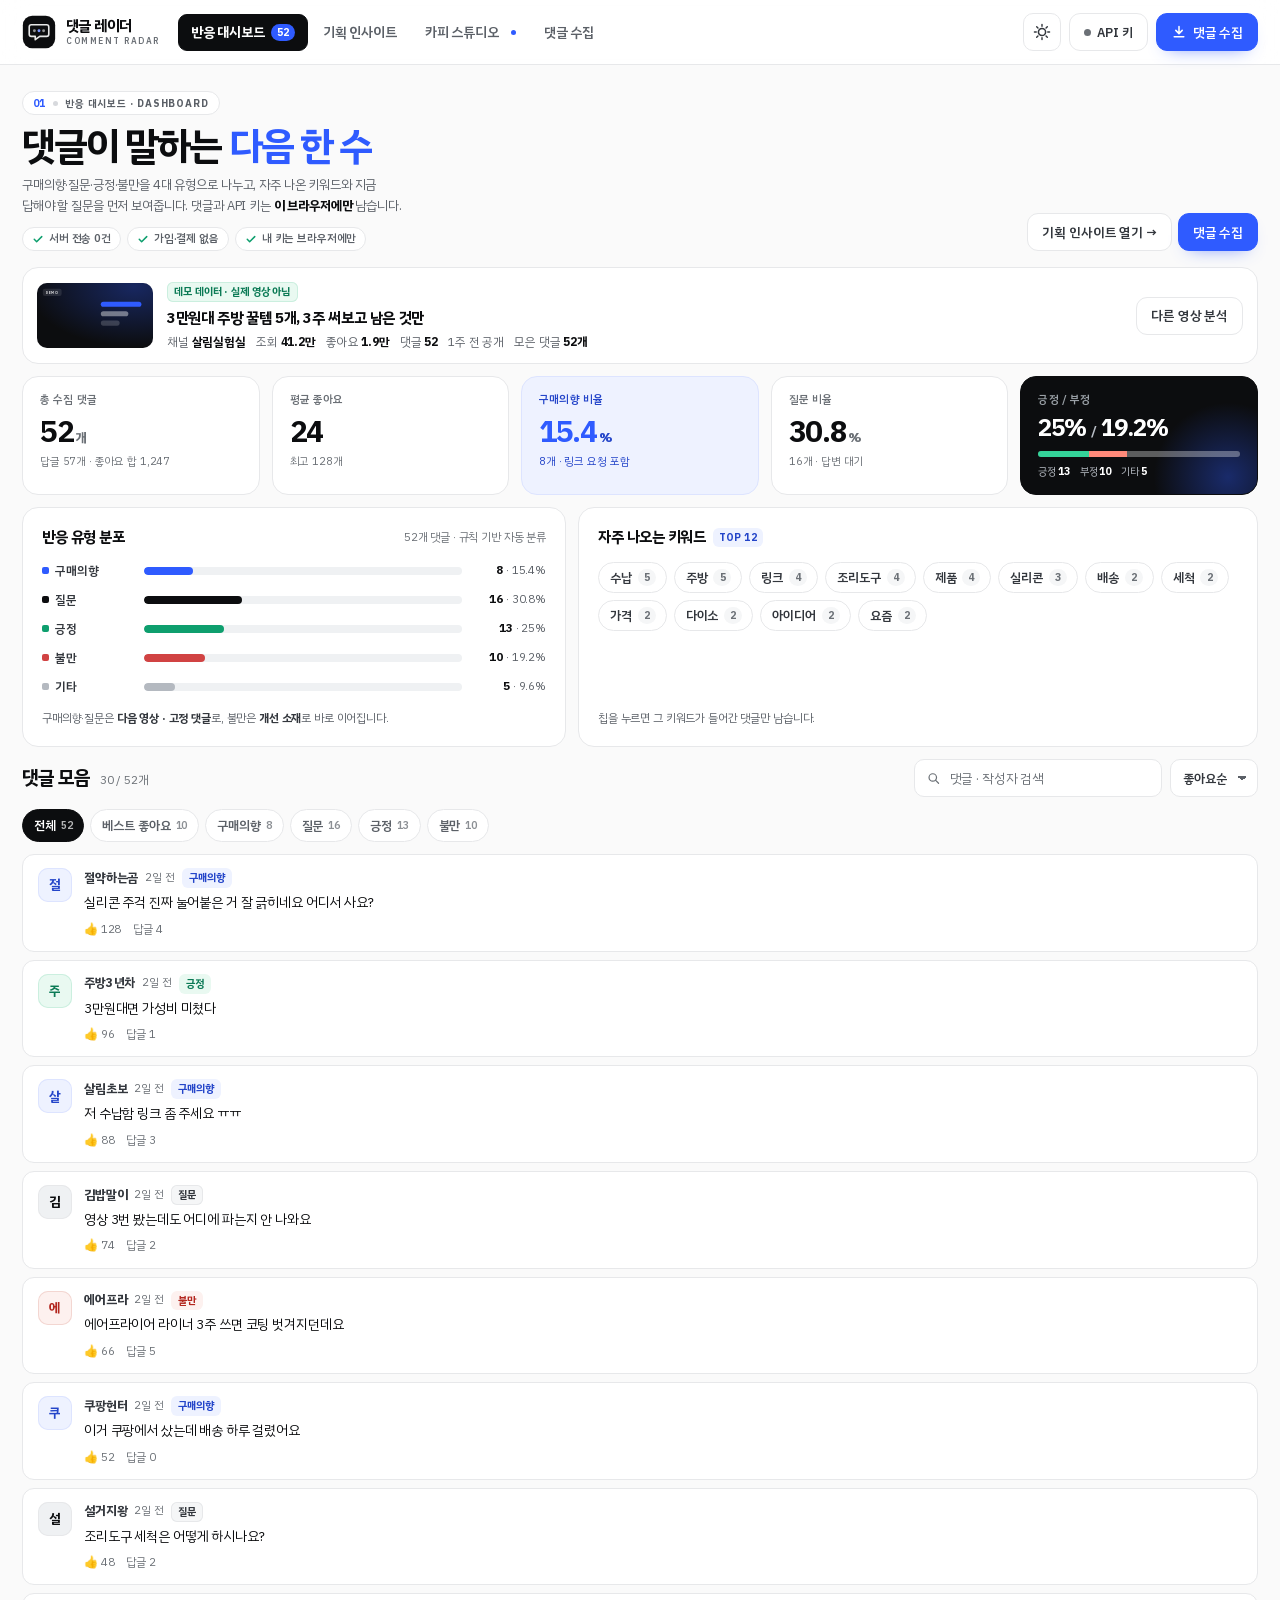
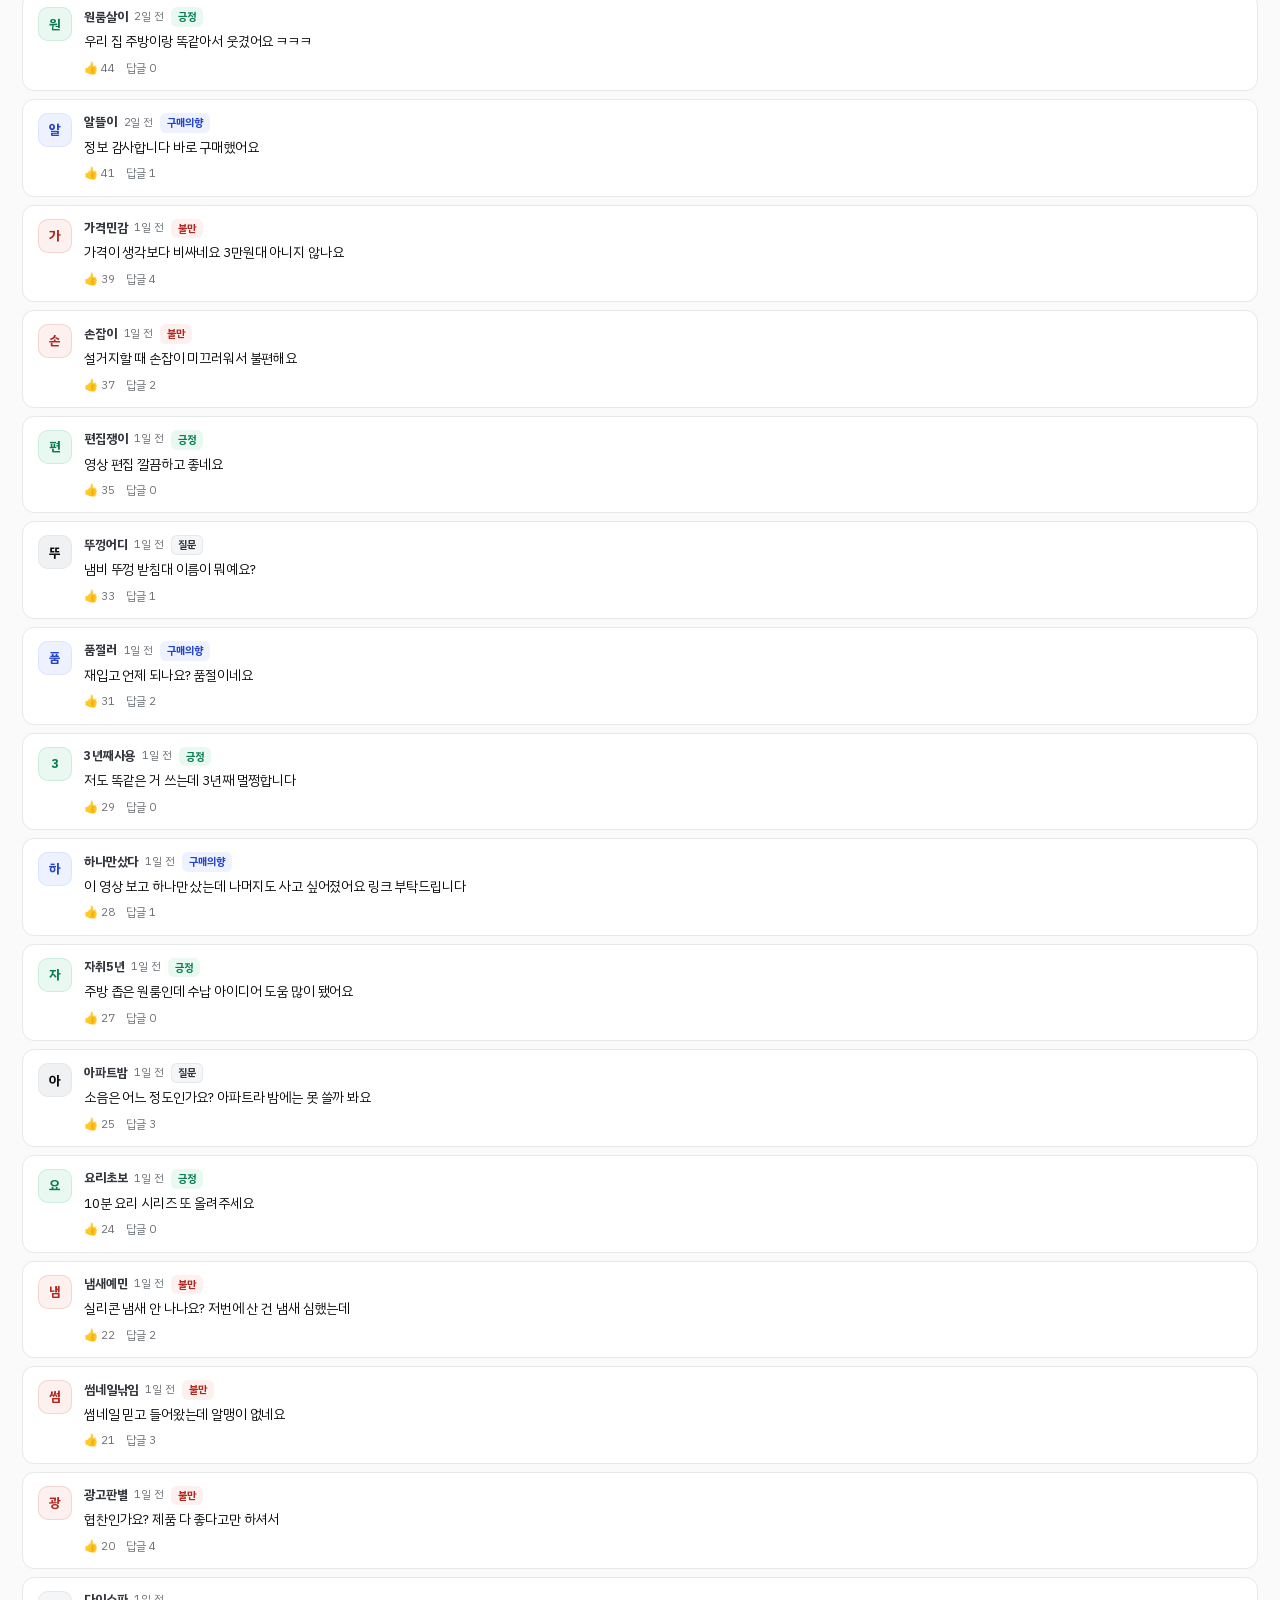
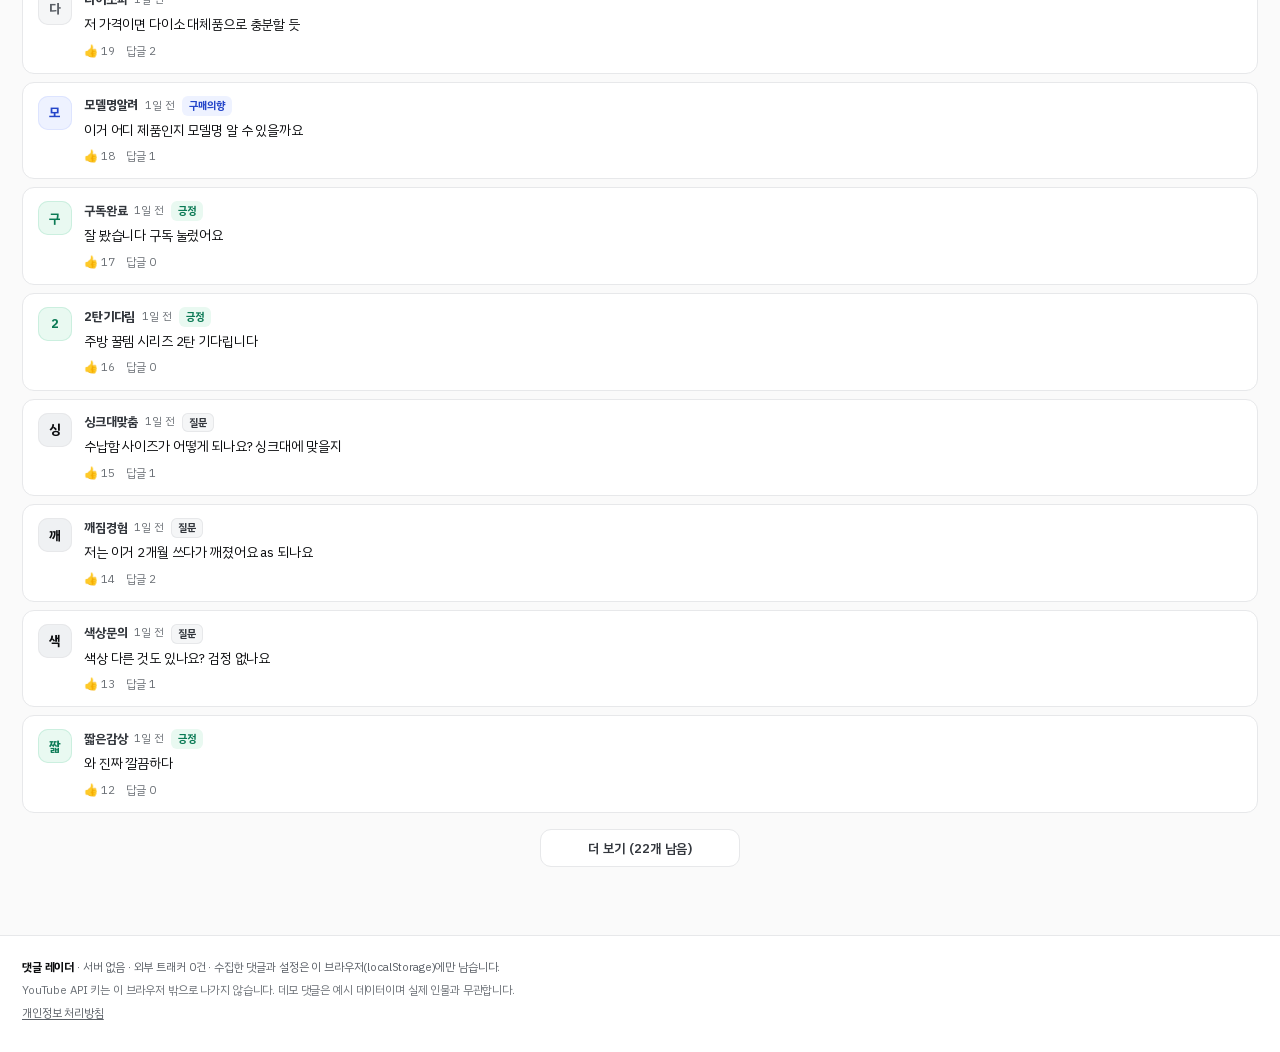
==== commit cd942a46: "Redesign: A안(Crisp Bento SaaS) — 순백 벤토 · 코발트 단일 액센트 - 토큰 전면 교체: bg #FAFAFA / surface #FFFFFF / line " ====
--- a/index.html
+++ b/index.html
@@ -5,7 +5,7 @@
 <meta name="viewport" content="width=device-width, initial-scale=1, viewport-fit=cover" />
 <title>댓글 레이더 — 유튜브 댓글 &amp; 고객반응 1초 분석기</title>
 <meta name="description" content="유튜브 영상·쇼츠 댓글을 모아 구매의향·질문·긍정·불만으로 자동 분류하고, 자주 나온 키워드·FAQ·다음 콘텐츠 소재·AI 분석 프롬프트까지 한 화면에서 뽑습니다. 서버 없이 브라우저에만 저장됩니다." />
-<meta name="theme-color" content="#ffffff" />
+<meta name="theme-color" content="#FAFAFA" />
 <meta name="color-scheme" content="light dark" />
 <link rel="icon" href="favicon.svg" type="image/svg+xml" />
 <link rel="stylesheet" href="styles.css" />
@@ -18,16 +18,11 @@
     <a class="brand" href="#" data-action="go-dashboard" aria-label="댓글 레이더 홈">
       <span class="brand-mark" aria-hidden="true">
         <svg viewBox="0 0 40 40" width="34" height="34">
-          <defs>
-            <linearGradient id="brandGrad" x1="0" y1="0" x2="1" y2="1">
-              <stop offset="0" stop-color="#ff7a3d" /><stop offset="1" stop-color="#e81f5a" />
-            </linearGradient>
-          </defs>
-          <rect x="1" y="1" width="38" height="38" rx="11" fill="url(#brandGrad)" />
-          <path d="M9 12.5h22a2.5 2.5 0 0 1 2.5 2.5v10a2.5 2.5 0 0 1-2.5 2.5H18l-6 5v-5H9A2.5 2.5 0 0 1 6.5 25V15A2.5 2.5 0 0 1 9 12.5z" fill="#fff" fill-opacity=".18" stroke="#fff" stroke-width="1.8" stroke-linejoin="round" />
-          <path d="M20 20a7 7 0 1 0-7 7" fill="none" stroke="#fff" stroke-width="2" stroke-linecap="round" stroke-opacity=".55" />
-          <path d="M20 20l5.5-5" stroke="#fff" stroke-width="2.2" stroke-linecap="round" />
-          <circle cx="20" cy="20" r="2.1" fill="#fff" />
+          <rect x="1" y="1" width="38" height="38" rx="11" fill="#0C0D0F" />
+          <path d="M11 11.5h18a2.5 2.5 0 0 1 2.5 2.5v8.6a2.5 2.5 0 0 1-2.5 2.5h-8.1L15.6 29v-3.9h-4.6A2.5 2.5 0 0 1 8.5 22.6v-8.6A2.5 2.5 0 0 1 11 11.5z" fill="none" stroke="#fff" stroke-opacity=".9" stroke-width="1.9" stroke-linejoin="round" />
+          <circle cx="14.6" cy="18.6" r="1.7" fill="#fff" fill-opacity=".55" />
+          <circle cx="20" cy="18.6" r="1.7" fill="#7D97FF" />
+          <circle cx="25.4" cy="18.6" r="1.7" fill="#fff" fill-opacity=".55" />
         </svg>
       </span>
       <span class="brand-text">
@@ -46,6 +41,7 @@
     </nav>
 
     <div class="top-actions">
+      <span class="live-pill" title="수집한 댓글과 API 키는 이 브라우저에만 저장됩니다"><i aria-hidden="true"></i>서버 전송 0</span>
       <button type="button" class="icon-btn" data-action="toggle-theme" aria-label="다크 모드로 전환" title="라이트/다크">
         <svg class="ico-sun" viewBox="0 0 20 20" width="18" height="18" aria-hidden="true"><circle cx="10" cy="10" r="4" fill="none" stroke="currentColor" stroke-width="1.7"/><path d="M10 1.6v2M10 16.4v2M1.6 10h2M16.4 10h2M4.1 4.1l1.4 1.4M14.5 14.5l1.4 1.4M15.9 4.1l-1.4 1.4M5.5 14.5l-1.4 1.4" stroke="currentColor" stroke-width="1.6" stroke-linecap="round"/></svg>
         <svg class="ico-moon" viewBox="0 0 20 20" width="18" height="18" aria-hidden="true"><path d="M16.5 12.4A7 7 0 0 1 7.6 3.5a7 7 0 1 0 8.9 8.9z" fill="none" stroke="currentColor" stroke-width="1.7" stroke-linejoin="round"/></svg>
@@ -67,6 +63,23 @@
 
   <!-- ═══ 반응 대시보드 ═══════════════════════════════════ -->
   <section class="view" id="view-dashboard" role="tabpanel" aria-label="반응 대시보드">
+
+    <div class="view-head hero">
+      <div class="view-title">
+        <span class="eyebrow"><b>01</b><i aria-hidden="true"></i>반응 대시보드 · DASHBOARD</span>
+        <h1>댓글이 말하는 <em>다음 한 수</em></h1>
+        <p class="sub">구매의향·질문·긍정·불만을 4대 유형으로 나누고, 자주 나온 키워드와 지금 답해야 할 질문을 먼저 보여줍니다. 댓글과 API 키는 <b>이 브라우저에만</b> 남습니다.</p>
+        <div class="trust-row">
+          <span><svg viewBox="0 0 16 16" width="12" height="12" aria-hidden="true"><path d="M3 8.4l3.2 3.2L13 4.8" fill="none" stroke="currentColor" stroke-width="2" stroke-linecap="round" stroke-linejoin="round"/></svg>서버 전송 0건</span>
+          <span><svg viewBox="0 0 16 16" width="12" height="12" aria-hidden="true"><path d="M3 8.4l3.2 3.2L13 4.8" fill="none" stroke="currentColor" stroke-width="2" stroke-linecap="round" stroke-linejoin="round"/></svg>가입·결제 없음</span>
+          <span><svg viewBox="0 0 16 16" width="12" height="12" aria-hidden="true"><path d="M3 8.4l3.2 3.2L13 4.8" fill="none" stroke="currentColor" stroke-width="2" stroke-linecap="round" stroke-linejoin="round"/></svg>내 키는 브라우저에만</span>
+        </div>
+      </div>
+      <div class="hero-actions">
+        <button class="btn btn-ghost" data-action="go-insights">기획 인사이트 열기 →</button>
+        <button class="btn btn-primary" data-action="go-collect">댓글 수집</button>
+      </div>
+    </div>
 
     <div class="source-bar" id="sourceBar"></div>
 
@@ -131,7 +144,8 @@
   <section class="view" id="view-insights" role="tabpanel" aria-label="기획 인사이트" hidden>
     <div class="view-head">
       <div class="view-title">
-        <h1>기획 인사이트</h1>
+        <span class="eyebrow"><b>02</b><i aria-hidden="true"></i>기획 인사이트 · INSIGHTS</span>
+        <h1>댓글을 다음 작품으로</h1>
         <p class="sub">댓글을 그대로 옮겨 적은 게 아니라, <b>다음에 만들 것</b>으로 바꿔 놓았습니다. 복사해서 바로 쓰세요.</p>
       </div>
       <div class="view-actions">
@@ -203,7 +217,8 @@
   <section class="view" id="view-studio" role="tabpanel" aria-label="카피 스튜디오" hidden>
     <div class="view-head">
       <div class="view-title">
-        <h1>카피 스튜디오</h1>
+        <span class="eyebrow"><b>03</b><i aria-hidden="true"></i>카피 스튜디오 · COPY STUDIO</span>
+        <h1>한 번에 보내고, 채점까지</h1>
         <p class="sub">댓글에서 뽑은 <b>질문·구매의향·불만</b>을 8대 심리 트리거로 채점하고, 지금 쓰는 <b>ChatGPT·Claude·Gemini 구독</b>으로 한 번에 보내 대본·반박 카드·고정 댓글을 받아옵니다. 추가 API 요금 없이.</p>
       </div>
       <div class="view-actions">
@@ -317,7 +332,8 @@
   <section class="view" id="view-collect" role="tabpanel" aria-label="댓글 수집" hidden>
     <div class="view-head">
       <div class="view-title">
-        <h1>댓글 수집</h1>
+        <span class="eyebrow"><b>04</b><i aria-hidden="true"></i>댓글 수집 · COLLECT</span>
+        <h1>링크 하나로 댓글 수집</h1>
         <p class="sub">유튜브 링크를 넣으면 실제 댓글을 가져옵니다. 키가 없으면 데모 3종이나 붙여넣기로 바로 시작하세요.</p>
       </div>
     </div>
--- a/styles.css
+++ b/styles.css
@@ -1,7 +1,11 @@
 /* ============================================================
    댓글 레이더 · styles.css
-   Family look with 떡상 레이더: light-first premium dashboard,
-   dark via [data-theme], no build step.
+   A안 — Crisp Bento SaaS (화이트 벤토)
+   순백 surface · 옅은 회색 바탕 · 1px 라인 · 16px 라운드
+   잉크 텍스트 · 코발트 단일 액센트 · 800 헤드라인
+
+   바뀐 것: 색·라운드·타이포·간격·컴포넌트 표면 전체.
+   그대로 둔 것: 클래스 이름과 DOM 구조(엔진·테스트가 붙는 지점), 라이트/다크 전환.
    ============================================================ */
 
 @font-face {
@@ -20,61 +24,123 @@
   font-weight: 700 900; font-style: normal; font-display: swap;
 }
 
+/* ── A안 토큰 (라이트) ───────────────────────────────── */
 :root {
   --font: 'PlexKR', -apple-system, BlinkMacSystemFont, 'Segoe UI', 'Apple SD Gothic Neo', 'Malgun Gothic', sans-serif;
-  --bg: #f4f5f8;
-  --bg-grad: radial-gradient(1200px 500px at 15% -10%, #ffe9e4 0%, rgba(255, 233, 228, 0) 60%),
-             radial-gradient(1000px 460px at 95% -20%, #e8edff 0%, rgba(232, 237, 255, 0) 62%);
-  --surface: #ffffff;
-  --surface-2: #fafbfc;
-  --surface-3: #f1f3f6;
-  --line: #e6e8ee;
-  --line-strong: #d5d9e2;
-  --ink: #0f1218;
-  --ink-2: #3c4350;
-  --ink-3: #6b7280;
-  --ink-4: #9aa1ad;
-  --brand: #e81f5a;
-  --brand-2: #ff6a3d;
-  --brand-soft: #fff1ee;
-  --accent: #7c5cff;
-  --teal: #0f9488;
-  --ok: #16a34a;
-  --warn: #ea580c;
-  --pos: #16a34a;
-  --neg: #e11d48;
-  --shadow-1: 0 1px 2px rgba(15, 18, 24, .05), 0 1px 3px rgba(15, 18, 24, .04);
-  --shadow-2: 0 10px 30px -12px rgba(15, 18, 24, .26), 0 2px 8px rgba(15, 18, 24, .04);
-  --shadow-3: 0 30px 80px -30px rgba(15, 18, 24, .45);
-  --r-sm: 9px;
-  --r-md: 13px;
-  --r-lg: 18px;
-  --r-xl: 22px;
+  --mono: ui-monospace, SFMono-Regular, Menlo, Consolas, monospace;
+
+  --bg: #FAFAFA;            /* 바탕 — 순백이 아니라 한 단계 가라앉은 회색 */
+  --surface: #FFFFFF;       /* 카드 */
+  --surface-2: #F5F6F7;     /* 카드 안의 한 단계 */
+  --surface-3: #EFF1F3;     /* 트랙·비활성 */
+  --line: #E7E8EA;          /* 1px 보더 */
+  --line-strong: #D7D9DD;
+  --line-soft: #EFF0F2;
+
+  --ink: #0C0D0F;           /* 본문·헤드라인 */
+  --ink-2: #33373D;
+  --ink-3: #5B6067;         /* 보조 — 6.3:1 on #FAFAFA */
+  --ink-4: #6B7076;         /* 흐린 라벨 — 4.8:1 on #FAFAFA */
+
+  --accent: #2F5BFF;        /* 단 하나의 액센트 — 코발트 */
+  --accent-hover: #2148E6;
+  --accent-soft: #EEF2FF;
+  --accent-line: #DDE4FF;
+  --accent-text: #2445C9;   /* accent-soft 위 글자 */
+
+  /* 상태색은 액센트와 역할을 나눈다 (성공·주의·위험만) */
+  --ok: #0B7A55;
+  --ok-dot: #0E9F6E;
+  --ok-soft: #E9F9F1;
+  --ok-line: #CBEFDF;
+  --warn: #8A5A0B;
+  --warn-dot: #B45309;
+  --warn-soft: #FFF8E9;
+  --warn-line: #F2E2BD;
+  --danger: #B3261E;
+  --danger-dot: #D14343;
+  --danger-soft: #FDF1EF;
+  --danger-line: #F3D6D1;
+
+  /* 4대 반응 유형 = 데이터 색 (장식이 아니라 의미) */
+  --tone-purchase: #2F5BFF;
+  --tone-question: #0C0D0F;
+  --tone-positive: #0E9F6E;
+  --tone-negative: #D14343;
+  --tone-other: #B4B9C0;
+
+  /* 잉크 타일 (한 화면에 하나) */
+  --card-ink: #0C0D0F;
+  --card-ink-text: #FFFFFF;
+  --card-ink-sub: #B9BEC6;
+  --card-ink-label: #9AA0A6;
+  --card-ink-line: rgba(255, 255, 255, .12);
+  --card-ink-track: rgba(255, 255, 255, .14);
+
+  --topbar-bg: rgba(255, 255, 255, .86);
+  --shadow-hover: 0 12px 28px -20px rgba(12, 13, 15, .35);
+  --shadow-modal: 0 30px 80px -30px rgba(12, 13, 15, .45);
+  --ring: 0 0 0 3px rgba(47, 91, 255, .16);
+
+  --r-sm: 10px;
+  --r-md: 12px;
+  --r-lg: 16px;
+  --r-xl: 20px;
   --maxw: 1440px;
   --topbar-h: 64px;
 }
 
+/* ── 다크: 같은 체계의 밤 버전 (별도 테마가 아니라 같은 토큰의 반전) ── */
 [data-theme="dark"] {
-  --bg: #080a0f;
-  --bg-grad: radial-gradient(1200px 520px at 12% -12%, rgba(255, 90, 60, .16) 0%, rgba(255, 90, 60, 0) 62%),
-             radial-gradient(1000px 480px at 92% -18%, rgba(124, 92, 255, .18) 0%, rgba(124, 92, 255, 0) 60%);
-  --surface: #11141b;
-  --surface-2: #151922;
-  --surface-3: #1b202b;
-  --line: #232937;
-  --line-strong: #2e3646;
-  --ink: #f3f5f9;
-  --ink-2: #c7cdd8;
-  --ink-3: #8d95a6;
-  --ink-4: #626b7d;
-  --brand: #ff4d76;
-  --brand-soft: rgba(255, 77, 118, .12);
-  --pos: #34d399;
-  --neg: #fb7185;
-  --warn: #fb923c;
-  --shadow-1: 0 1px 2px rgba(0, 0, 0, .4);
-  --shadow-2: 0 16px 40px -20px rgba(0, 0, 0, .9), 0 2px 10px rgba(0, 0, 0, .3);
-  --shadow-3: 0 40px 100px -40px #000;
+  --bg: #0A0B0D;
+  --surface: #121317;
+  --surface-2: #181A1F;
+  --surface-3: #20232A;
+  --line: #26282E;
+  --line-strong: #32353C;
+  --line-soft: #1D2025;
+
+  --ink: #F4F5F7;
+  --ink-2: #C9CDD4;
+  --ink-3: #A2A8B2;
+  --ink-4: #8C929C;
+
+  --accent: #7D97FF;
+  --accent-hover: #93A9FF;
+  --accent-soft: rgba(47, 91, 255, .18);
+  --accent-line: rgba(47, 91, 255, .34);
+  --accent-text: #B9C6FF;
+
+  --ok: #4ADEA6;
+  --ok-dot: #34D399;
+  --ok-soft: rgba(14, 159, 110, .16);
+  --ok-line: rgba(14, 159, 110, .32);
+  --warn: #F5B759;
+  --warn-dot: #FBBF24;
+  --warn-soft: rgba(180, 83, 9, .2);
+  --warn-line: rgba(180, 83, 9, .38);
+  --danger: #FF9489;
+  --danger-dot: #FB7185;
+  --danger-soft: rgba(192, 40, 28, .2);
+  --danger-line: rgba(192, 40, 28, .38);
+
+  --tone-purchase: #7D97FF;
+  --tone-question: #E6E8EC;
+  --tone-positive: #34D399;
+  --tone-negative: #FF8A7A;
+  --tone-other: #4A4F57;
+
+  --card-ink: #171A1F;
+  --card-ink-text: #F7F8FA;
+  --card-ink-sub: #A9AFB9;
+  --card-ink-label: #8F959F;
+  --card-ink-line: rgba(255, 255, 255, .10);
+  --card-ink-track: rgba(255, 255, 255, .12);
+
+  --topbar-bg: rgba(10, 11, 13, .82);
+  --shadow-hover: 0 12px 28px -20px rgba(0, 0, 0, .8);
+  --shadow-modal: 0 40px 100px -40px #000;
+  --ring: 0 0 0 3px rgba(125, 151, 255, .22);
 }
 
 * { box-sizing: border-box; }
@@ -82,21 +148,25 @@
 html { -webkit-text-size-adjust: 100%; }
 body {
   margin: 0;
+  min-height: 100vh;
+  display: flex;
+  flex-direction: column;
   font-family: var(--font);
   background: var(--bg);
-  background-image: var(--bg-grad);
-  background-attachment: fixed;
   color: var(--ink);
   font-size: 14px;
   line-height: 1.5;
+  letter-spacing: -.01em;
+  word-break: keep-all;
+  overflow-wrap: break-word;
   -webkit-font-smoothing: antialiased;
   text-rendering: optimizeLegibility;
 }
-h1, h2, h3, h4 { margin: 0; font-weight: 700; letter-spacing: -.01em; }
+h1, h2, h3, h4 { margin: 0; font-weight: 700; letter-spacing: -.02em; }
 p { margin: 0; }
 a { color: inherit; text-decoration: none; }
-button { font-family: inherit; }
-::selection { background: rgba(232, 31, 90, .18); }
+button, input, textarea, select { font-family: inherit; letter-spacing: inherit; }
+::selection { background: rgba(47, 91, 255, .18); }
 
 .sr-only {
   position: absolute; width: 1px; height: 1px; padding: 0; margin: -1px;
@@ -108,340 +178,617 @@
   transition: top .15s ease;
 }
 .skip-link:focus { top: 12px; }
-:focus-visible { outline: 2px solid var(--brand); outline-offset: 2px; border-radius: 6px; }
-.muted { color: var(--ink-3); }
+:focus-visible { outline: 2px solid var(--accent); outline-offset: 2px; border-radius: 6px; }
+.muted { color: var(--ink-4); }
 code {
-  font-family: ui-monospace, SFMono-Regular, Menlo, monospace; font-size: .92em;
-  background: var(--surface-3); padding: 1px 5px; border-radius: 5px;
-}
-
-/* ── top bar ─────────────────────────────────────── */
+  font-family: var(--mono); font-size: .92em;
+  background: var(--surface-2); padding: 1px 5px; border-radius: 5px;
+  box-shadow: inset 0 0 0 1px var(--line);
+}
+
+/* ── 상단 바 ─────────────────────────────────────────── */
 .topbar {
   position: sticky; top: 0; z-index: 40;
-  background: color-mix(in srgb, var(--bg) 82%, transparent);
-  backdrop-filter: saturate(160%) blur(14px);
-  -webkit-backdrop-filter: saturate(160%) blur(14px);
+  background: var(--topbar-bg);
+  backdrop-filter: blur(14px) saturate(1.2);
+  -webkit-backdrop-filter: blur(14px) saturate(1.2);
   border-bottom: 1px solid var(--line);
 }
 .topbar-inner {
-  max-width: var(--maxw); margin: 0 auto; padding: 10px 20px;
-  display: flex; align-items: center; gap: 16px; min-height: var(--topbar-h);
+  max-width: var(--maxw); margin: 0 auto; padding: 0 22px;
+  display: flex; align-items: center; gap: 18px; min-height: var(--topbar-h);
 }
 .brand { display: flex; align-items: center; gap: 10px; flex: none; }
-.brand-mark { display: flex; filter: drop-shadow(0 4px 10px rgba(232, 31, 90, .28)); }
+.brand-mark { display: flex; }
+[data-theme="dark"] .brand-mark svg > rect { stroke: rgba(255, 255, 255, .3); stroke-width: 1.4; }
 .brand-text { display: flex; flex-direction: column; line-height: 1.1; }
-.brand-text strong { font-size: 16px; letter-spacing: -.02em; }
+.brand-text strong { font-size: 15px; font-weight: 800; letter-spacing: -.035em; }
 .brand-text small { font-size: 8.5px; letter-spacing: .18em; color: var(--ink-4); font-weight: 600; margin-top: 3px; }
 
-.tabs { display: flex; gap: 2px; flex: 1 1 auto; min-width: 0; overflow-x: auto; scrollbar-width: none; }
+.tabs {
+  display: flex; gap: 2px; flex: 1 1 auto; min-width: 0;
+  overflow-x: auto; scrollbar-width: none;
+}
 .tabs::-webkit-scrollbar { display: none; }
 .tab {
-  position: relative; border: 0; background: transparent; color: var(--ink-3);
-  font-size: 13.5px; font-weight: 500; padding: 8px 12px; border-radius: 10px;
+  position: relative; border: 1px solid transparent; background: transparent; color: var(--ink-3);
+  font-size: 13.5px; font-weight: 600; padding: 7px 12px; border-radius: 9px;
   cursor: pointer; white-space: nowrap; display: inline-flex; align-items: center; gap: 6px;
-  transition: color .15s, background .15s;
-}
-.tab:hover { color: var(--ink); background: var(--surface-3); }
-.tab.is-active { color: var(--ink); font-weight: 700; background: var(--surface); box-shadow: var(--shadow-1), inset 0 0 0 1px var(--line); }
+  transition: color .15s, background .15s, border-color .15s;
+}
+.tab:hover { color: var(--ink); background: var(--surface-2); }
+.tab.is-active { color: #fff; background: var(--ink); border-color: var(--ink); font-weight: 700; }
+[data-theme="dark"] .tab.is-active { color: #0A0B0D; background: #F4F5F7; border-color: #F4F5F7; }
 .tab-count {
-  background: var(--brand); color: #fff; border-radius: 999px;
-  font-size: 10px; font-weight: 700; padding: 1px 6px; min-width: 18px; text-align: center;
-}
+  background: var(--accent); color: #fff; border-radius: 999px;
+  font-size: 10px; font-weight: 800; padding: 1px 6px; min-width: 18px; text-align: center;
+  font-variant-numeric: tabular-nums;
+}
+[data-theme="dark"] .tab-count { color: #0A0B0D; }
+.tab-dot { width: 6px; height: 6px; border-radius: 50%; background: var(--accent); }
 
 .top-actions { display: flex; align-items: center; gap: 8px; flex: none; }
+.live-pill {
+  display: inline-flex; align-items: center; gap: 6px; height: 32px; padding: 0 11px;
+  border: 1px solid var(--line); border-radius: 999px; background: var(--surface);
+  font-size: 11.5px; font-weight: 600; color: var(--ink-3); white-space: nowrap;
+}
+.live-pill i {
+  width: 6px; height: 6px; border-radius: 50%; background: var(--ok-dot);
+  box-shadow: 0 0 0 3px color-mix(in srgb, var(--ok-dot) 18%, transparent); flex: none;
+}
 .icon-btn {
   width: 38px; height: 38px; display: grid; place-items: center; flex: none;
-  border: 1px solid var(--line); border-radius: 11px; background: var(--surface);
-  color: var(--ink-2); cursor: pointer; transition: background .15s, color .15s;
-}
-.icon-btn:hover { background: var(--surface-3); color: var(--ink); }
+  border: 1px solid var(--line); border-radius: 10px; background: var(--surface);
+  color: var(--ink-2); cursor: pointer; transition: background .15s, color .15s, border-color .15s;
+}
+.icon-btn:hover { background: var(--surface-2); color: var(--ink); border-color: var(--line-strong); }
 [data-theme="light"] .ico-moon { display: none; }
 [data-theme="dark"] .ico-sun { display: none; }
 
 .btn {
   display: inline-flex; align-items: center; gap: 6px; justify-content: center;
-  border: 1px solid transparent; background: var(--surface-3); color: var(--ink);
-  height: 38px; padding: 0 13px; border-radius: 11px; font-size: 13px; font-weight: 600;
-  cursor: pointer; white-space: nowrap; transition: transform .12s, filter .15s, background .15s;
-}
-.btn:hover { filter: brightness(.97); }
+  border: 1px solid var(--line); background: var(--surface); color: var(--ink);
+  height: 38px; padding: 0 14px; border-radius: 11px; font-size: 13px; font-weight: 600;
+  cursor: pointer; white-space: nowrap;
+  transition: transform .12s, background .15s, border-color .15s, color .15s;
+}
+.btn:hover { background: var(--surface-2); border-color: var(--line-strong); }
 .btn:active { transform: translateY(1px); }
 .btn:disabled { opacity: .55; cursor: progress; }
 .btn-primary {
-  background: linear-gradient(135deg, var(--brand-2), var(--brand));
-  color: #fff; box-shadow: 0 6px 16px -8px rgba(232, 31, 90, .7);
-}
+  background: var(--accent); border-color: var(--accent); color: #fff;
+  box-shadow: 0 8px 18px -12px rgba(47, 91, 255, .8);
+}
+.btn-primary:hover { background: var(--accent-hover); border-color: var(--accent-hover); }
+[data-theme="dark"] .btn-primary { color: #0A0B0D; font-weight: 700; }
+[data-theme="dark"] .btn-primary:hover { background: #93A9FF; border-color: #93A9FF; }
 .btn-ghost { background: var(--surface); border-color: var(--line); color: var(--ink-2); }
-.btn-ghost:hover { background: var(--surface-3); }
-.btn-sm { height: 30px; padding: 0 9px; font-size: 12px; border-radius: 8px; }
-.link-btn {
-  border: 0; background: transparent; color: var(--brand); font-size: 12px;
-  font-weight: 600; cursor: pointer; padding: 2px 0;
-}
+.btn-ghost:hover { background: var(--surface-2); color: var(--ink); }
+.btn-sm { height: 32px; padding: 0 11px; font-size: 12.5px; border-radius: 9px; }
 .api-btn { font-size: 12.5px; }
 .api-icon { display: none; flex: none; }
 .api-btn.is-on .api-icon { color: var(--ok); }
 .status-dot { width: 7px; height: 7px; border-radius: 50%; background: var(--ink-4); flex: none; }
-.status-dot.on { background: var(--ok); box-shadow: 0 0 0 3px rgba(22, 163, 74, .16); }
-
-/* ── layout ──────────────────────────────────────── */
-main { max-width: var(--maxw); margin: 0 auto; padding: 22px 20px 40px; }
+.status-dot.on { background: var(--ok-dot); box-shadow: 0 0 0 3px color-mix(in srgb, var(--ok-dot) 20%, transparent); }
+.link-btn {
+  border: 0; background: none; color: var(--accent); font-family: inherit;
+  font-size: 11.5px; font-weight: 700; cursor: pointer; padding: 0;
+}
+.link-btn:hover { text-decoration: underline; text-underline-offset: 2px; }
+
+/* ── 레이아웃 · 화면 머리 ─────────────────────────────── */
+main { flex: 1 1 auto; width: 100%; max-width: var(--maxw); margin: 0 auto; padding: 26px 22px 64px; }
 .view { animation: fade .22s ease; }
 @keyframes fade { from { opacity: 0; transform: translateY(4px); } to { opacity: 1; transform: none; } }
 .view-head {
-  display: flex; align-items: flex-end; justify-content: space-between; gap: 16px;
+  display: flex; align-items: flex-end; justify-content: space-between; gap: 18px;
   margin-bottom: 16px; flex-wrap: wrap;
 }
-.view-title h1 { font-size: 23px; letter-spacing: -.025em; }
-.view-title .sub { margin-top: 5px; color: var(--ink-3); font-size: 13px; max-width: 720px; }
-.view-actions { display: flex; gap: 8px; flex-wrap: wrap; }
-
+.eyebrow {
+  display: inline-flex; align-items: center; gap: 7px; height: 24px; padding: 0 10px;
+  border: 1px solid var(--line); border-radius: 999px; background: var(--surface);
+  font-size: 10px; font-weight: 700; letter-spacing: .09em; text-transform: uppercase;
+  color: var(--ink-3); margin-bottom: 10px;
+}
+.eyebrow b { color: var(--accent); font-weight: 800; font-variant-numeric: tabular-nums; letter-spacing: .04em; }
+.eyebrow i { font-style: normal; width: 5px; height: 5px; border-radius: 50%; background: var(--line-strong); }
+.view-title h1 {
+  font-size: clamp(26px, 2.3vw, 34px); font-weight: 800;
+  letter-spacing: -.045em; line-height: 1.12;
+}
+.view-head.hero .view-title h1 { font-size: clamp(30px, 3vw, 46px); letter-spacing: -.05em; }
+.view-head.hero .view-title h1 em { font-style: normal; color: var(--accent); }
+.view-title .sub { color: var(--ink-3); font-size: 12.8px; margin-top: 7px; max-width: 720px; line-height: 1.62; text-wrap: balance; }
+.view-title .sub b { color: var(--ink); font-weight: 700; }
+.view-actions, .hero-actions { display: flex; gap: 6px; flex-wrap: wrap; align-items: center; }
+.trust-row { display: flex; gap: 6px; flex-wrap: wrap; margin-top: 11px; }
+.trust-row span {
+  display: inline-flex; align-items: center; gap: 5px; height: 24px; padding: 0 9px;
+  border: 1px solid var(--line); border-radius: 999px; background: var(--surface);
+  font-size: 11px; font-weight: 600; color: var(--ink-3);
+}
+.trust-row svg { color: var(--ok-dot); flex: none; }
+
+/* 공통 타일 */
 .panel {
   background: var(--surface); border: 1px solid var(--line); border-radius: var(--r-lg);
-  box-shadow: var(--shadow-1); padding: 16px 18px; min-width: 0;
+  padding: 18px 19px; min-width: 0;
 }
 .panel-head {
   display: flex; align-items: center; justify-content: space-between; gap: 10px;
-  margin-bottom: 12px; flex-wrap: wrap;
-}
-.panel-head h2 { font-size: 14.5px; display: flex; align-items: center; gap: 7px; }
+  margin-bottom: 13px; flex-wrap: wrap;
+}
+.panel-head h2 { font-size: 15px; font-weight: 700; letter-spacing: -.03em; display: flex; align-items: center; gap: 7px; }
 .panel-head .muted { font-size: 11.5px; }
-.panel-note { margin-top: 10px; font-size: 11.5px; color: var(--ink-3); line-height: 1.55; }
+.panel-note { margin-top: 11px; font-size: 11.5px; color: var(--ink-3); line-height: 1.6; }
+.panel-note b { color: var(--ink-2); font-weight: 700; }
 .count-badge {
-  font-style: normal; font-size: 10px; font-weight: 700; letter-spacing: .04em;
-  color: var(--brand); background: var(--brand-soft); border-radius: 6px; padding: 2px 6px;
-}
-
-/* ── source bar ──────────────────────────────────── */
+  font-style: normal; font-size: 10px; font-weight: 800; letter-spacing: .04em;
+  color: var(--accent-text); background: var(--accent-soft); border-radius: 6px; padding: 2px 6px;
+}
+[data-theme="dark"] .count-badge { color: var(--accent-text); }
+
+/* ── 출처 바 (영상 타일) ─────────────────────────────── */
 .source-bar {
   display: flex; align-items: center; gap: 14px; flex-wrap: wrap;
   background: var(--surface); border: 1px solid var(--line); border-radius: var(--r-lg);
-  box-shadow: var(--shadow-1); padding: 12px 14px; margin-bottom: 16px;
+  padding: 12px 14px; margin-bottom: 12px;
 }
 .source-cover {
-  width: 108px; height: 61px; border-radius: 10px; overflow: hidden; flex: none;
-  background: var(--surface-3); position: relative;
+  width: 116px; height: 65px; border-radius: 10px; overflow: hidden; flex: none;
+  background: var(--surface-3); position: relative; box-shadow: inset 0 0 0 1px var(--line);
 }
 .source-cover svg, .source-cover img { width: 100%; height: 100%; display: block; object-fit: cover; }
 .source-meta { flex: 1 1 260px; min-width: 0; }
 .source-badge {
   display: inline-flex; align-items: center; gap: 5px; font-size: 10.5px; font-weight: 700;
-  letter-spacing: .02em; padding: 2px 7px; border-radius: 6px; margin-bottom: 5px;
-  color: var(--accent); background: color-mix(in srgb, var(--accent) 12%, transparent);
-}
-.source-badge.demo { color: var(--teal); background: color-mix(in srgb, var(--teal) 13%, transparent); }
-.source-badge.paste { color: var(--warn); background: color-mix(in srgb, var(--warn) 13%, transparent); }
+  letter-spacing: .02em; padding: 2px 7px; border-radius: 6px; margin-bottom: 6px;
+  color: var(--accent-text); background: var(--accent-soft); box-shadow: inset 0 0 0 1px var(--accent-line);
+}
+.source-badge.demo { color: var(--ok); background: var(--ok-soft); box-shadow: inset 0 0 0 1px var(--ok-line); }
+.source-badge.paste { color: var(--warn); background: var(--warn-soft); box-shadow: inset 0 0 0 1px var(--warn-line); }
 .source-title {
-  font-size: 15px; font-weight: 700; letter-spacing: -.01em; margin-bottom: 3px;
+  font-size: 15px; font-weight: 700; letter-spacing: -.025em; margin-bottom: 4px; line-height: 1.4;
   overflow: hidden; display: -webkit-box; -webkit-line-clamp: 2; -webkit-box-orient: vertical;
   overflow-wrap: anywhere;
 }
-.source-sub { font-size: 12px; color: var(--ink-3); display: flex; gap: 10px; flex-wrap: wrap; }
-.source-sub b { color: var(--ink-2); font-weight: 600; }
+.source-sub { font-size: 12px; color: var(--ink-3); display: flex; gap: 4px 10px; flex-wrap: wrap; }
+.source-sub b { color: var(--ink); font-weight: 700; font-variant-numeric: tabular-nums; }
 .source-actions { display: flex; gap: 7px; flex-wrap: wrap; }
 
-/* ── KPI ─────────────────────────────────────────── */
+/* ── KPI (지표 스트립) ───────────────────────────────── */
 .kpi-grid {
   display: grid; grid-template-columns: repeat(5, minmax(0, 1fr));
-  gap: 10px; margin-bottom: 16px;
+  gap: 12px; margin-bottom: 12px;
 }
 .kpi {
-  background: var(--surface); border: 1px solid var(--line); border-radius: var(--r-md);
-  padding: 13px 14px; box-shadow: var(--shadow-1); min-width: 0;
-}
-.kpi-label { font-size: 11.5px; color: var(--ink-3); display: flex; align-items: center; gap: 5px; margin-bottom: 6px; }
-.kpi-value { font-size: 26px; font-weight: 700; letter-spacing: -.03em; line-height: 1.1; }
-.kpi-value small { font-size: 13px; font-weight: 600; color: var(--ink-3); margin-left: 2px; }
-.kpi-sub { font-size: 11px; color: var(--ink-4); margin-top: 5px; }
-.kpi.purchase .kpi-value { color: var(--brand); }
-.kpi.question .kpi-value { color: var(--accent); }
-.kpi.sentiment .kpi-value { font-size: 15px; letter-spacing: -.01em; }
-.sent-bar { display: flex; height: 7px; border-radius: 99px; overflow: hidden; background: var(--surface-3); margin-top: 7px; }
+  background: var(--surface); border: 1px solid var(--line); border-radius: var(--r-lg);
+  padding: 15px 17px; min-width: 0;
+  transition: border-color .15s, box-shadow .15s;
+}
+.kpi:hover { border-color: var(--line-strong); box-shadow: var(--shadow-hover); }
+.kpi-label {
+  font-size: 11px; font-weight: 600; color: var(--ink-4);
+  display: flex; align-items: center; gap: 5px; margin-bottom: 7px;
+  letter-spacing: .01em;
+}
+.kpi-value {
+  font-size: 30px; font-weight: 800; letter-spacing: -.045em; line-height: 1.08;
+  font-variant-numeric: tabular-nums;
+}
+.kpi-value small { font-size: 13px; font-weight: 700; color: var(--ink-4); margin-left: 2px; letter-spacing: -.01em; }
+.kpi-sub { font-size: 11px; color: var(--ink-4); margin-top: 6px; font-variant-numeric: tabular-nums; }
+
+/* 구매의향 = 이 화면의 액센트 타일 */
+.kpi.purchase { background: var(--accent-soft); border-color: var(--accent-line); }
+.kpi.purchase .kpi-label { color: var(--accent-text); }
+.kpi.purchase .kpi-value { color: var(--accent); }
+.kpi.purchase .kpi-value small { color: var(--accent-text); }
+.kpi.purchase .kpi-sub { color: var(--accent-text); }
+.kpi.question .kpi-value { color: var(--ink); }
+
+/* 긍정/부정 = 잉크 타일 (한 화면에 하나) */
+.kpi.sentiment {
+  position: relative; overflow: hidden;
+  background: var(--card-ink); border-color: var(--card-ink); color: var(--card-ink-text);
+}
+.kpi.sentiment::after {
+  content: ''; position: absolute; right: -46px; bottom: -58px; width: 150px; height: 150px;
+  border-radius: 50%; background: radial-gradient(circle, rgba(47, 91, 255, .38), rgba(47, 91, 255, 0) 70%);
+  pointer-events: none;
+}
+.kpi.sentiment .kpi-label { color: var(--card-ink-label); }
+.kpi.sentiment .kpi-value { font-size: 24px; color: var(--card-ink-text); }
+.kpi.sentiment .kpi-value .muted { color: var(--card-ink-sub) !important; }
+.kpi.sentiment:hover { border-color: var(--card-ink); box-shadow: var(--shadow-hover); }
+.sent-bar {
+  display: flex; height: 6px; border-radius: 99px; overflow: hidden;
+  background: var(--card-ink-track); margin-top: 9px; position: relative; z-index: 1;
+}
 .sent-bar i { display: block; height: 100%; }
-.sent-bar .pos { background: var(--pos); }
-.sent-bar .neg { background: var(--neg); }
-.sent-bar .neu { background: var(--line-strong); }
-.sent-legend { display: flex; gap: 10px; font-size: 10.5px; color: var(--ink-3); margin-top: 5px; flex-wrap: wrap; }
-.sent-legend b { font-weight: 700; }
-
-/* ── split panels ───────────────────────────────── */
-.split { display: grid; grid-template-columns: minmax(0, 1fr) minmax(0, 1.25fr); gap: 12px; margin-bottom: 18px; }
-.type-bars { display: flex; flex-direction: column; gap: 9px; }
-.type-row { display: grid; grid-template-columns: 88px 1fr 62px; align-items: center; gap: 9px; }
+.sent-bar .pos { background: #34D399; }
+.sent-bar .neg { background: #FF8A7A; }
+.sent-bar .neu { background: rgba(255, 255, 255, .22); }
+.sent-legend {
+  display: flex; gap: 10px; font-size: 10.5px; color: var(--card-ink-sub);
+  margin-top: 7px; flex-wrap: wrap; position: relative; z-index: 1;
+}
+.sent-legend b { font-weight: 700; color: var(--card-ink-text); font-variant-numeric: tabular-nums; }
+
+/* ── 두 칸 패널 ──────────────────────────────────────── */
+.split { display: grid; grid-template-columns: minmax(0, 1fr) minmax(0, 1.25fr); gap: 12px; margin-bottom: 12px; }
+.split > .panel { display: flex; flex-direction: column; }
+.split > .panel > .panel-note { margin-top: auto; padding-top: 14px; }
+.type-bars { display: flex; flex-direction: column; gap: 11px; }
+.type-row { display: grid; grid-template-columns: 92px 1fr 74px; align-items: center; gap: 10px; }
 .type-name { font-size: 12px; font-weight: 600; color: var(--ink-2); white-space: nowrap; }
-.type-name i { display: inline-block; width: 7px; height: 7px; border-radius: 50%; margin-right: 5px; vertical-align: 1px; }
-.type-track { height: 9px; background: var(--surface-3); border-radius: 99px; overflow: hidden; }
+.type-name i { display: inline-block; width: 7px; height: 7px; border-radius: 2px; margin-right: 6px; vertical-align: 1px; }
+.type-track { height: 8px; background: var(--surface-3); border-radius: 99px; overflow: hidden; }
 .type-fill { height: 100%; border-radius: 99px; transition: width .4s ease; }
-.type-val { font-size: 11.5px; color: var(--ink-3); text-align: right; font-variant-numeric: tabular-nums; white-space: nowrap; }
+.type-val {
+  font-size: 11.5px; color: var(--ink-3); text-align: right;
+  font-variant-numeric: tabular-nums; white-space: nowrap;
+}
 .type-val b { color: var(--ink); font-weight: 700; }
-.tone-purchase { background: #e81f5a; }
-.tone-question { background: #7c5cff; }
-.tone-positive { background: #16a34a; }
-.tone-negative { background: #e11d48; }
-.tone-other { background: #94a3b8; }
+.tone-purchase { background: var(--tone-purchase); }
+.tone-question { background: var(--tone-question); }
+.tone-positive { background: var(--tone-positive); }
+.tone-negative { background: var(--tone-negative); }
+.tone-other { background: var(--tone-other); }
 
 .kw-chips { display: flex; flex-wrap: wrap; gap: 7px; }
 .kw-chip {
   display: inline-flex; align-items: center; gap: 6px; border: 1px solid var(--line);
-  background: var(--surface-2); color: var(--ink-2); border-radius: 999px;
+  background: var(--surface); color: var(--ink-2); border-radius: 999px;
   padding: 5px 10px 5px 11px; font-size: 12.5px; font-weight: 600; cursor: pointer;
-  transition: border-color .15s, background .15s, color .15s, transform .1s;
-}
-.kw-chip:hover { border-color: color-mix(in srgb, var(--brand) 40%, var(--line)); color: var(--ink); transform: translateY(-1px); }
+  transition: border-color .15s, background .15s, color .15s;
+}
+.kw-chip:hover { border-color: var(--line-strong); background: var(--surface-2); color: var(--ink); }
 .kw-chip .n {
-  font-size: 10.5px; font-weight: 700; color: var(--ink-3);
-  background: var(--surface-3); border-radius: 999px; padding: 1px 6px; min-width: 18px; text-align: center;
-}
-.kw-chip.is-active {
-  background: linear-gradient(135deg, var(--brand-2), var(--brand)); border-color: transparent; color: #fff;
-  box-shadow: 0 5px 14px -7px rgba(232, 31, 90, .8);
-}
-.kw-chip.is-active .n { background: rgba(255, 255, 255, .24); color: #fff; }
-
-/* ── feed ────────────────────────────────────────── */
-.feed { margin-top: 4px; }
+  font-size: 10.5px; font-weight: 700; color: var(--ink-4);
+  background: var(--surface-2); border-radius: 999px; padding: 1px 6px; min-width: 18px; text-align: center;
+  font-variant-numeric: tabular-nums;
+}
+.kw-chip.is-active { background: var(--ink); border-color: var(--ink); color: #fff; }
+[data-theme="dark"] .kw-chip.is-active { background: #F4F5F7; border-color: #F4F5F7; color: #0A0B0D; }
+.kw-chip.is-active .n { background: rgba(255, 255, 255, .18); color: #fff; }
+[data-theme="dark"] .kw-chip.is-active .n { background: rgba(10, 11, 13, .12); color: #0A0B0D; }
+
+/* ── 댓글 모음 ──────────────────────────────────────── */
+.feed { margin-top: 2px; }
 .feed, .panel, .source-bar { scroll-margin-top: calc(var(--topbar-h) + 16px); }
 .feed-head { display: flex; align-items: center; justify-content: space-between; gap: 12px; flex-wrap: wrap; margin-bottom: 12px; }
 .feed-title { display: flex; align-items: baseline; gap: 9px; }
-.feed-title h2 { font-size: 17px; letter-spacing: -.02em; }
-.feed-title .muted { font-size: 12px; }
+.feed-title h2 { font-size: 19px; font-weight: 800; letter-spacing: -.035em; }
+.feed-title .muted { font-size: 12px; font-variant-numeric: tabular-nums; }
 .feed-tools { display: flex; align-items: center; gap: 8px; }
 .search {
-  display: flex; align-items: center; gap: 7px; height: 36px; padding: 0 10px;
+  display: flex; align-items: center; gap: 7px; height: 38px; padding: 0 10px 0 12px;
   background: var(--surface); border: 1px solid var(--line); border-radius: 10px;
-  color: var(--ink-4); width: 240px; transition: border-color .15s, box-shadow .15s;
-}
-.search:focus-within { border-color: color-mix(in srgb, var(--brand) 45%, var(--line)); box-shadow: 0 0 0 3px rgba(232, 31, 90, .1); color: var(--ink-3); }
+  color: var(--ink-4); width: 248px; transition: border-color .15s, box-shadow .15s;
+}
+.search:focus-within { border-color: var(--accent); box-shadow: var(--ring); color: var(--ink-3); }
 .search input { border: 0; outline: 0; background: transparent; color: var(--ink); font-size: 13px; width: 100%; font-family: inherit; }
 .search input::placeholder { color: var(--ink-4); }
 .search-clear { border: 0; background: transparent; color: var(--ink-4); cursor: pointer; font-size: 12px; padding: 2px 4px; }
+.search-clear:hover { color: var(--ink); }
 .select-wrap { position: relative; display: inline-flex; }
 .select-wrap select, .field select {
   appearance: none; -webkit-appearance: none; font-family: inherit; font-size: 12.5px; font-weight: 600;
   color: var(--ink-2); background: var(--surface); border: 1px solid var(--line);
-  border-radius: 10px; height: 36px; padding: 0 30px 0 11px; cursor: pointer;
+  border-radius: 10px; height: 38px; padding: 0 30px 0 12px; cursor: pointer;
   background-image: linear-gradient(45deg, transparent 50%, var(--ink-3) 50%), linear-gradient(135deg, var(--ink-3) 50%, transparent 50%);
-  background-position: calc(100% - 15px) 15px, calc(100% - 10px) 15px;
+  background-position: calc(100% - 15px) 16px, calc(100% - 10px) 16px;
   background-size: 5px 5px, 5px 5px; background-repeat: no-repeat;
-}
+  transition: border-color .15s, box-shadow .15s;
+}
+.select-wrap select:hover, .field select:hover { border-color: var(--line-strong); }
+.select-wrap select:focus, .field select:focus { border-color: var(--accent); box-shadow: var(--ring); outline: 0; }
 .feed-filters { display: flex; gap: 6px; flex-wrap: wrap; margin-bottom: 12px; }
 .fchip {
   border: 1px solid var(--line); background: var(--surface); color: var(--ink-3);
   font-size: 12.5px; font-weight: 600; padding: 6px 11px; border-radius: 999px; cursor: pointer;
   display: inline-flex; align-items: center; gap: 5px;
-}
-.fchip:hover { color: var(--ink); background: var(--surface-3); }
-.fchip.is-active { background: var(--ink); border-color: var(--ink); color: var(--surface); }
-.fchip .n { font-size: 10.5px; opacity: .7; }
-[data-theme="dark"] .fchip.is-active { background: var(--surface-3); border-color: var(--line-strong); color: var(--ink); }
+  transition: color .15s, background .15s, border-color .15s;
+}
+.fchip:hover { color: var(--ink); background: var(--surface-2); border-color: var(--line-strong); }
+.fchip.is-active { background: var(--ink); border-color: var(--ink); color: #fff; }
+.fchip .n { font-size: 10.5px; opacity: .7; font-variant-numeric: tabular-nums; }
+[data-theme="dark"] .fchip.is-active { background: #F4F5F7; border-color: #F4F5F7; color: #0A0B0D; }
 
 .cmt-list { display: flex; flex-direction: column; gap: 8px; }
 .cmt {
-  display: flex; gap: 11px; background: var(--surface); border: 1px solid var(--line);
-  border-radius: var(--r-md); padding: 12px 14px; box-shadow: var(--shadow-1);
+  display: flex; gap: 12px; background: var(--surface); border: 1px solid var(--line);
+  border-radius: var(--r-md); padding: 13px 15px;
   transition: border-color .15s, box-shadow .15s;
 }
-.cmt:hover { border-color: var(--line-strong); box-shadow: var(--shadow-2); }
+.cmt:hover { border-color: var(--line-strong); box-shadow: var(--shadow-hover); }
 .cmt-avatar {
-  width: 34px; height: 34px; flex: none; border-radius: 50%;
-  display: grid; place-items: center; font-size: 13px; font-weight: 700; color: #fff;
-  background: linear-gradient(135deg, #94a3b8, #64748b); letter-spacing: -.02em;
-}
-.cmt[data-type="purchase"] .cmt-avatar { background: linear-gradient(135deg, #ff8a5c, #e81f5a); }
-.cmt[data-type="question"] .cmt-avatar { background: linear-gradient(135deg, #a78bfa, #6d4aff); }
-.cmt[data-type="positive"] .cmt-avatar { background: linear-gradient(135deg, #34d399, #0f9488); }
-.cmt[data-type="negative"] .cmt-avatar { background: linear-gradient(135deg, #fb7185, #be123c); }
+  width: 34px; height: 34px; flex: none; border-radius: 10px;
+  display: grid; place-items: center; font-size: 13px; font-weight: 800; letter-spacing: -.02em;
+  background: var(--surface-2); color: var(--ink-3); box-shadow: inset 0 0 0 1px var(--line);
+}
+.cmt[data-type="purchase"] .cmt-avatar { background: var(--accent-soft); color: var(--accent-text); box-shadow: inset 0 0 0 1px var(--accent-line); }
+.cmt[data-type="question"] .cmt-avatar { background: var(--surface-3); color: var(--ink); }
+.cmt[data-type="positive"] .cmt-avatar { background: var(--ok-soft); color: var(--ok); box-shadow: inset 0 0 0 1px var(--ok-line); }
+.cmt[data-type="negative"] .cmt-avatar { background: var(--danger-soft); color: var(--danger); box-shadow: inset 0 0 0 1px var(--danger-line); }
 .cmt-body { min-width: 0; flex: 1 1 auto; }
-.cmt-top { display: flex; align-items: center; gap: 7px; flex-wrap: wrap; margin-bottom: 3px; }
+.cmt-top { display: flex; align-items: center; gap: 7px; flex-wrap: wrap; margin-bottom: 4px; }
 .cmt-author { font-size: 12.5px; font-weight: 700; color: var(--ink-2); }
-.cmt-time { font-size: 11px; color: var(--ink-4); }
-.cmt-text { font-size: 13.5px; color: var(--ink); line-height: 1.55; overflow-wrap: anywhere; white-space: pre-wrap; }
-.cmt-foot { display: flex; align-items: center; gap: 12px; margin-top: 6px; font-size: 11.5px; color: var(--ink-3); flex-wrap: wrap; }
-.cmt-foot span { display: inline-flex; align-items: center; gap: 4px; }
-.cmt-foot a { color: var(--accent); font-weight: 600; }
-.cmt-foot a:hover { text-decoration: underline; }
+.cmt-time { font-size: 11px; color: var(--ink-4); font-variant-numeric: tabular-nums; }
+.cmt-text { font-size: 13.5px; color: var(--ink); line-height: 1.6; overflow-wrap: anywhere; white-space: pre-wrap; }
+.cmt-foot { display: flex; align-items: center; gap: 12px; margin-top: 7px; font-size: 11.5px; color: var(--ink-4); flex-wrap: wrap; }
+.cmt-foot span { display: inline-flex; align-items: center; gap: 4px; font-variant-numeric: tabular-nums; }
+.cmt-foot a { color: var(--accent); font-weight: 700; }
+.cmt-foot a:hover { text-decoration: underline; text-underline-offset: 2px; }
 .pill {
   display: inline-flex; align-items: center; font-size: 10.5px; font-weight: 700;
   padding: 2px 7px; border-radius: 6px; letter-spacing: .01em; white-space: nowrap;
 }
-.pill.purchase { color: #be123c; background: rgba(232, 31, 90, .11); }
-.pill.question { color: #5b3ee8; background: rgba(124, 92, 255, .13); }
-.pill.positive { color: #0f7a3d; background: rgba(22, 163, 74, .12); }
-.pill.negative { color: #b91c1c; background: rgba(225, 29, 72, .11); }
-.pill.other { color: var(--ink-3); background: var(--surface-3); }
-[data-theme="dark"] .pill.purchase { color: #ff9db5; }
-[data-theme="dark"] .pill.question { color: #c4b5fd; }
-[data-theme="dark"] .pill.positive { color: #6ee7b7; }
-[data-theme="dark"] .pill.negative { color: #fda4af; }
-.feed-more { display: flex; justify-content: center; padding: 14px 0 4px; }
-.feed-more .btn { min-width: 180px; }
+.pill.purchase { color: var(--accent-text); background: var(--accent-soft); }
+.pill.question { color: var(--ink-2); background: var(--surface-2); box-shadow: inset 0 0 0 1px var(--line); }
+.pill.positive { color: var(--ok); background: var(--ok-soft); }
+.pill.negative { color: var(--danger); background: var(--danger-soft); }
+.pill.other { color: var(--ink-4); background: var(--surface-2); }
+.feed-more { display: flex; justify-content: center; padding: 16px 0 4px; }
+.feed-more .btn { min-width: 200px; }
 
 .empty {
-  text-align: center; padding: 44px 20px; background: var(--surface);
+  text-align: center; padding: 46px 20px; background: var(--surface);
   border: 1px dashed var(--line-strong); border-radius: var(--r-lg); color: var(--ink-2);
 }
+.empty strong { font-weight: 700; }
 .empty p + p { margin-top: 4px; }
-.empty .btn { margin-top: 12px; }
-
-/* ── insights ────────────────────────────────────── */
-.insight-grid { display: grid; grid-template-columns: repeat(2, minmax(0, 1fr)); gap: 12px; }
-.faq-list { display: flex; flex-direction: column; gap: 10px; }
-.faq-item { border: 1px solid var(--line); border-radius: var(--r-md); padding: 12px 13px; background: var(--surface-2); }
-.faq-q { font-size: 13.5px; font-weight: 700; line-height: 1.45; display: flex; gap: 8px; }
+.empty .btn { margin-top: 14px; }
+
+/* ── 기획 인사이트 ───────────────────────────────────── */
+.insight-grid { display: grid; grid-template-columns: repeat(2, minmax(0, 1fr)); gap: 12px; align-items: start; }
+.faq-list { display: flex; flex-direction: column; gap: 8px; }
+.faq-item { border: 1px solid var(--line); border-radius: var(--r-md); padding: 13px 14px; background: var(--surface-2); }
+.faq-q { font-size: 13.5px; font-weight: 700; line-height: 1.45; display: flex; gap: 9px; letter-spacing: -.02em; }
 .faq-q .rank {
-  flex: none; width: 20px; height: 20px; border-radius: 6px; display: grid; place-items: center;
-  background: linear-gradient(135deg, var(--brand-2), var(--brand)); color: #fff; font-size: 11px;
-}
-.faq-meta { font-size: 11px; color: var(--ink-4); margin: 4px 0 6px 28px; }
+  flex: none; width: 21px; height: 21px; border-radius: 6px; display: grid; place-items: center;
+  background: var(--ink); color: var(--surface); font-size: 11px; font-weight: 800;
+  font-variant-numeric: tabular-nums;
+}
+[data-theme="dark"] .faq-q .rank { background: #F4F5F7; color: #0A0B0D; }
+.faq-meta { font-size: 11px; color: var(--ink-4); margin: 5px 0 7px 30px; font-variant-numeric: tabular-nums; }
 .faq-a {
-  margin-left: 28px; font-size: 12.5px; color: var(--ink-2); background: var(--surface);
-  border-left: 3px solid color-mix(in srgb, var(--brand) 55%, transparent); padding: 6px 10px;
-  border-radius: 0 8px 8px 0; line-height: 1.5;
-}
-.faq-sample { margin-left: 28px; font-size: 11.5px; color: var(--ink-3); margin-top: 6px; }
-.faq-sample b { color: var(--ink-2); }
+  margin-left: 30px; font-size: 12.5px; color: var(--ink-2); background: var(--surface);
+  border: 1px solid var(--line); border-left: 2px solid var(--accent); padding: 8px 11px;
+  border-radius: 0 8px 8px 0; line-height: 1.58;
+}
+.faq-sample { margin-left: 30px; font-size: 11.5px; color: var(--ink-4); margin-top: 7px; }
+.faq-sample b { color: var(--ink-2); font-weight: 700; }
 .pinned-out, .prompt-out {
   margin: 0; white-space: pre-wrap; word-break: break-word; overflow-wrap: anywhere;
-  font-family: inherit; font-size: 12.5px; line-height: 1.62; color: var(--ink-2);
+  font-family: inherit; font-size: 12.5px; line-height: 1.66; color: var(--ink-2);
   background: var(--surface-2); border: 1px solid var(--line); border-radius: var(--r-md);
-  padding: 12px 13px;
+  padding: 13px 14px;
 }
 .pinned-out { max-height: 320px; overflow: auto; }
 .prompt-out { max-height: 420px; overflow: auto; font-size: 12px; }
+.pinned-panel .panel-head h2, .prompt-panel .panel-head h2 { letter-spacing: -.03em; }
+.psych-badge-slot { display: inline-flex; }
 .idea-list { display: flex; flex-direction: column; gap: 8px; }
 .idea {
   display: flex; gap: 10px; border: 1px solid var(--line); border-radius: var(--r-md);
-  padding: 11px 12px; background: var(--surface-2);
+  padding: 12px 13px; background: var(--surface-2);
 }
 .idea-num {
-  flex: none; width: 22px; height: 22px; border-radius: 50%; display: grid; place-items: center;
-  font-size: 11px; font-weight: 700; color: var(--brand); background: var(--brand-soft);
-}
-.idea-title { font-size: 13px; font-weight: 700; line-height: 1.4; }
-.idea-why { font-size: 11.5px; color: var(--ink-3); margin-top: 3px; line-height: 1.5; }
-.idea-ev { font-size: 10.5px; color: var(--ink-4); margin-top: 4px; }
+  flex: none; width: 22px; height: 22px; border-radius: 6px; display: grid; place-items: center;
+  font-size: 11px; font-weight: 800; color: var(--accent-text); background: var(--accent-soft);
+  font-variant-numeric: tabular-nums;
+}
+.idea-title { font-size: 13px; font-weight: 700; line-height: 1.45; letter-spacing: -.02em; }
+.idea-why { font-size: 11.5px; color: var(--ink-3); margin-top: 4px; line-height: 1.55; }
+.idea-ev { font-size: 10.5px; color: var(--ink-4); margin-top: 5px; }
 .export-actions { display: flex; gap: 8px; flex-wrap: wrap; }
-.export-meta { margin: 12px 0 0; display: grid; grid-template-columns: auto 1fr; gap: 4px 12px; font-size: 11.5px; color: var(--ink-3); }
+.export-meta { margin: 13px 0 0; display: grid; grid-template-columns: auto 1fr; gap: 5px 12px; font-size: 11.5px; color: var(--ink-3); }
 .export-meta dt { color: var(--ink-4); }
-.export-meta dd { margin: 0; color: var(--ink-2); font-weight: 600; }
-
-/* ── collect ─────────────────────────────────────── */
-.collect-tabs { display: inline-flex; gap: 4px; padding: 4px; background: var(--surface-3); border-radius: 12px; margin-bottom: 16px; flex-wrap: wrap; }
+.export-meta dd { margin: 0; color: var(--ink-2); font-weight: 600; font-variant-numeric: tabular-nums; }
+
+/* ── 카피 스튜디오 ───────────────────────────────────── */
+.tab-dot { display: inline-block; width: 5px; height: 5px; border-radius: 50%; background: var(--accent); margin-left: 6px; vertical-align: 3px; }
+.score-strip { display: grid; grid-template-columns: repeat(4, minmax(0, 1fr)); gap: 12px; margin-bottom: 12px; }
+.score-card {
+  background: var(--surface); border: 1px solid var(--line); border-radius: var(--r-lg);
+  padding: 14px 16px; min-width: 0; transition: border-color .15s, box-shadow .15s;
+}
+.score-card:hover { border-color: var(--line-strong); box-shadow: var(--shadow-hover); }
+.score-label { font-size: 11px; font-weight: 600; color: var(--ink-4); }
+.score-value {
+  font-size: 24px; font-weight: 800; letter-spacing: -.04em; margin: 5px 0 3px;
+  line-height: 1.15; font-variant-numeric: tabular-nums;
+}
+.score-sub { font-size: 10.5px; color: var(--ink-4); line-height: 1.5; overflow-wrap: anywhere; }
+/* 첫 카드(고정 댓글 카피)만 잉크 타일 */
+.score-card:first-child {
+  background: var(--card-ink); border-color: var(--card-ink); color: var(--card-ink-text);
+  position: relative; overflow: hidden;
+}
+.score-card:first-child::after {
+  content: ''; position: absolute; right: -40px; top: -50px; width: 130px; height: 130px;
+  border-radius: 50%; background: radial-gradient(circle, rgba(47, 91, 255, .34), rgba(47, 91, 255, 0) 70%);
+  pointer-events: none;
+}
+.score-card:first-child .score-label { color: var(--card-ink-label); position: relative; z-index: 1; }
+.score-card:first-child .score-value { color: var(--card-ink-text); position: relative; z-index: 1; }
+.score-card:first-child .score-sub { color: var(--card-ink-sub); position: relative; z-index: 1; }
+
+.studio-grid { display: grid; grid-template-columns: minmax(0, 1fr) minmax(0, 1fr); gap: 12px; align-items: start; }
+.result-panel, .fw-panel { grid-column: 1 / -1; }
+
+.bundle-tools { display: flex; align-items: center; gap: 8px; flex-wrap: wrap; }
+.bundle-tools .select-wrap select { height: 30px; font-size: 11.5px; padding: 0 26px 0 10px; border-radius: 8px; background-position: calc(100% - 13px) 13px, calc(100% - 8px) 13px; }
+.bundle-cols { display: grid; grid-template-columns: repeat(3, minmax(0, 1fr)); gap: 8px; }
+.bundle-col { border: 1px solid var(--line); border-radius: var(--r-md); padding: 10px 11px; background: var(--surface-2); min-width: 0; }
+.bundle-head { display: flex; align-items: center; justify-content: space-between; gap: 6px; margin-bottom: 8px; }
+.bundle-head .muted { font-size: 10px; font-variant-numeric: tabular-nums; }
+.bundle-list { list-style: none; margin: 0; padding: 0; display: flex; flex-direction: column; gap: 6px; }
+.bundle-list li { display: flex; gap: 6px; justify-content: space-between; font-size: 11.5px; line-height: 1.45; color: var(--ink-2); }
+.bundle-list li span { display: -webkit-box; -webkit-line-clamp: 2; -webkit-box-orient: vertical; overflow: hidden; }
+.bundle-list b { flex: none; font-size: 9.5px; font-weight: 600; color: var(--ink-4); font-variant-numeric: tabular-nums; }
+.bundle-empty { font-size: 11px; }
+.bundle-kw { margin-top: 11px; }
+.bundle-kw summary { cursor: pointer; font-size: 11.5px; font-weight: 600; color: var(--ink-3); }
+.bundle-kw summary:hover { color: var(--ink); }
+.bundle-kw .kw-chips { margin-top: 9px; }
+.kw-static {
+  display: inline-flex; align-items: center; gap: 5px; font-size: 11.5px; font-weight: 600;
+  padding: 3px 9px; border-radius: 999px; background: var(--surface-3); color: var(--ink-2);
+}
+.kw-static .n { font-size: 9.5px; color: var(--ink-4); font-variant-numeric: tabular-nums; }
+.bundle-faq { list-style: none; margin: 9px 0 0; padding: 0; display: flex; flex-direction: column; gap: 6px; font-size: 11.5px; color: var(--ink-2); }
+.bundle-faq span { display: block; font-size: 10.5px; color: var(--ink-3); }
+
+.seg { display: inline-flex; gap: 3px; padding: 3px; background: var(--surface-3); border-radius: 11px; flex-wrap: wrap; }
+.seg button {
+  border: 1px solid transparent; background: transparent; color: var(--ink-3); font-family: inherit;
+  font-size: 12px; font-weight: 600; padding: 7px 11px; border-radius: 8px; cursor: pointer;
+  display: inline-flex; flex-direction: column; gap: 1px; line-height: 1.25; align-items: flex-start;
+  transition: background .15s, color .15s;
+}
+.seg button small { font-size: 9.5px; font-weight: 500; color: var(--ink-4); }
+.seg button:hover { color: var(--ink); }
+.seg button.is-on { background: var(--surface); color: var(--ink); box-shadow: 0 1px 2px rgba(12, 13, 15, .06), inset 0 0 0 1px var(--line); }
+.seg button.is-on small { color: var(--ink-3); }
+[data-theme="dark"] .seg button.is-on { background: #24272E; box-shadow: inset 0 0 0 1px var(--line-strong); }
+.mode-seg { display: flex; width: 100%; }
+.mode-seg button { flex: 1 1 0; }
+.prompt-actions { display: flex; align-items: center; gap: 8px; flex-wrap: wrap; margin-top: 11px; }
+.prompt-actions .muted { font-size: 11px; }
+.studio-prompt { margin-top: 11px; max-height: 240px; }
+
+.bridge-btns { display: flex; gap: 7px; flex-wrap: wrap; margin-top: 11px; }
+.bridge-btn { flex: 1 1 0; min-width: 132px; justify-content: flex-start; }
+.prov-dot { width: 8px; height: 8px; border-radius: 2px; flex: none; }
+.prov-dot.chatgpt { background: #0E9F6E; }
+.prov-dot.claude { background: #B45309; }
+.prov-dot.gemini { background: var(--accent); }
+.b-tag {
+  margin-left: auto; font-size: 9.5px; font-weight: 700; padding: 1px 5px; border-radius: 5px;
+  background: var(--ok-soft); color: var(--ok);
+}
+.b-tag.paste { background: var(--warn-soft); color: var(--warn); }
+.bridge-note { font-size: 11px; line-height: 1.62; color: var(--ink-3); margin-top: 10px; }
+
+.gemini-box {
+  margin-top: 13px; border: 1px dashed var(--line-strong); border-radius: var(--r-md);
+  padding: 11px 13px; background: var(--surface-2);
+}
+.gemini-box summary { cursor: pointer; font-size: 12px; font-weight: 700; color: var(--ink-2); }
+.gemini-box summary:hover { color: var(--ink); }
+.gemini-box .field-row { margin-top: 11px; }
+.gemini-box .field input { height: 36px; font-size: 12.5px; }
+.form-note { font-size: 10.5px; line-height: 1.6; color: var(--ink-3); margin-top: 7px; }
+.gemini-status { font-size: 11.5px; color: var(--ink-3); }
+.gemini-status.ok { color: var(--ok); }
+.gemini-status.err { color: var(--danger); }
+
+#studioResult {
+  width: 100%; min-height: 150px; font-family: inherit; font-size: 12.5px; line-height: 1.65;
+  color: var(--ink); background: var(--surface-2); border: 1px solid var(--line);
+  border-radius: 10px; padding: 12px 13px; resize: vertical; outline: 0;
+  transition: border-color .15s, box-shadow .15s;
+}
+#studioResult:focus { border-color: var(--accent); box-shadow: var(--ring); }
+#studioResult::placeholder { color: var(--ink-4); }
+.result-meta { margin-top: 10px; font-size: 11.5px; }
+.result-chips { display: flex; gap: 5px; flex-wrap: wrap; }
+.rchip { font-size: 10.5px; font-weight: 600; padding: 2px 7px; border-radius: 999px; background: var(--surface-3); color: var(--ink-3); }
+.result-cards { display: flex; flex-direction: column; gap: 9px; margin-top: 11px; }
+.result-card { border: 1px solid var(--line); border-radius: var(--r-md); padding: 12px 13px; background: var(--surface-2); min-width: 0; }
+.result-head { display: flex; align-items: center; gap: 7px; flex-wrap: wrap; margin-bottom: 7px; }
+.result-head .muted { font-size: 10.5px; }
+.result-label { font-size: 11px; font-weight: 800; color: var(--accent); }
+.result-title { font-size: 11.5px; font-weight: 700; color: var(--ink-2); }
+.result-text {
+  margin: 0; white-space: pre-wrap; overflow-wrap: anywhere; font-family: inherit;
+  font-size: 12.5px; line-height: 1.62; max-height: 220px; overflow: auto;
+  background: var(--surface); border: 1px solid var(--line); border-radius: 8px; padding: 10px 11px;
+}
+.result-actions { display: flex; gap: 6px; flex-wrap: wrap; margin-top: 10px; align-items: center; }
+.result-actions .muted { font-size: 11px; }
+
+/* 등급 칩 — 액센트는 S 하나, 나머지는 상태색 */
+.psych-badge {
+  display: inline-flex; align-items: center; font-size: 11px; font-weight: 800;
+  padding: 2px 8px; border-radius: 6px; background: var(--surface-2); color: var(--ink-3);
+  white-space: nowrap; box-shadow: inset 0 0 0 1px var(--line);
+}
+.psych-badge.g-S, .rchip.g-S, .idea-score.g-S { background: var(--accent-soft); color: var(--accent-text); box-shadow: inset 0 0 0 1px var(--accent-line); }
+.psych-badge.g-A, .rchip.g-A, .idea-score.g-A { background: var(--ok-soft); color: var(--ok); box-shadow: inset 0 0 0 1px var(--ok-line); }
+.psych-badge.g-B, .rchip.g-B, .idea-score.g-B { background: var(--warn-soft); color: var(--warn); box-shadow: inset 0 0 0 1px var(--warn-line); }
+.psych-badge.g-C, .rchip.g-C, .idea-score.g-C { background: var(--danger-soft); color: var(--danger); box-shadow: inset 0 0 0 1px var(--danger-line); }
+.psych-badge.g-D, .rchip.g-D, .idea-score.g-D { background: var(--surface-2); color: var(--ink-4); }
+
+.psych-row { display: flex; flex-wrap: wrap; gap: 5px; margin-top: 9px; }
+.tchip {
+  font-size: 10.5px; padding: 3px 7px; border-radius: 6px;
+  background: var(--surface-2); color: var(--ink-4); box-shadow: inset 0 0 0 1px var(--line);
+}
+.tchip.on { color: var(--accent-text); background: var(--accent-soft); box-shadow: inset 0 0 0 1px var(--accent-line); }
+.tchip.warn { color: var(--warn); background: var(--warn-soft); box-shadow: inset 0 0 0 1px var(--warn-line); }
+.tchip b { font-weight: 800; color: inherit; }
+
+.panel-head-actions { display: flex; align-items: center; gap: 7px; }
+.fix-box { margin-top: 10px; }
+.fix-box summary { cursor: pointer; font-size: 11.5px; font-weight: 600; color: var(--accent); }
+.fix-out {
+  margin: 8px 0 0; white-space: pre-wrap; overflow-wrap: anywhere; font-family: inherit;
+  font-size: 11.5px; line-height: 1.62; color: var(--ink-2); background: var(--surface);
+  border: 1px solid var(--line); border-radius: 8px; padding: 10px 11px; max-height: 240px; overflow: auto;
+}
+.idea-body { min-width: 0; flex: 1 1 auto; }
+.idea-title { display: flex; gap: 8px; align-items: flex-start; justify-content: space-between; }
+.idea-score { flex: none; font-size: 10px; font-weight: 800; padding: 1px 6px; border-radius: 6px; background: var(--surface-2); color: var(--ink-4); }
+.idea-gap { font-size: 10.5px; color: var(--warn); margin-top: 4px; }
+
+.fw-inputs { display: grid; grid-template-columns: repeat(3, minmax(0, 1fr)) auto; gap: 8px; align-items: end; margin-bottom: 11px; }
+.mini-field { display: flex; flex-direction: column; gap: 4px; min-width: 0; }
+.mini-field span { font-size: 10.5px; font-weight: 600; color: var(--ink-4); }
+.mini-field input {
+  height: 34px; width: 100%; font-family: inherit; font-size: 12px; color: var(--ink);
+  background: var(--surface-2); border: 1px solid var(--line); border-radius: 8px; padding: 0 10px; outline: 0;
+  transition: border-color .15s, box-shadow .15s;
+}
+.mini-field input:focus { border-color: var(--accent); box-shadow: var(--ring); }
+.fw-seg { margin-bottom: 11px; }
+.fw-head { display: flex; align-items: flex-start; justify-content: space-between; gap: 10px; flex-wrap: wrap; }
+.fw-head h3 { font-size: 14px; line-height: 1.45; letter-spacing: -.02em; }
+.fw-head p { font-size: 11px; margin-top: 3px; }
+.fw-sections { display: flex; flex-direction: column; gap: 7px; margin-top: 11px; }
+.fw-sec { display: flex; gap: 8px; font-size: 12px; line-height: 1.58; }
+.fw-sec span {
+  flex: none; height: fit-content; margin-top: 2px; font-size: 10px; font-weight: 800;
+  color: var(--accent-text); background: var(--accent-soft); border-radius: 5px; padding: 2px 6px;
+}
+.fw-sec p { margin: 0; color: var(--ink-2); }
+.fw-pinned { margin-top: 12px; }
+.fw-sub { font-size: 11px; color: var(--ink-4); margin-bottom: 5px; }
+.pinned-out.sm { max-height: 200px; font-size: 12px; }
+.fw-out { min-width: 0; }
+
+/* ── 댓글 수집 ───────────────────────────────────────── */
+.collect-tabs { display: inline-flex; gap: 3px; padding: 3px; background: var(--surface-3); border-radius: 12px; margin-bottom: 14px; flex-wrap: wrap; }
 .ctab {
-  border: 0; background: transparent; color: var(--ink-3); font-size: 13px; font-weight: 600;
-  padding: 8px 14px; border-radius: 9px; cursor: pointer;
-}
-.ctab.is-active { background: var(--surface); color: var(--ink); box-shadow: var(--shadow-1); }
+  border: 1px solid transparent; background: transparent; color: var(--ink-3); font-size: 13px; font-weight: 600;
+  padding: 8px 15px; border-radius: 9px; cursor: pointer; transition: background .15s, color .15s;
+}
+.ctab:hover { color: var(--ink); }
+.ctab.is-active { background: var(--surface); color: var(--ink); box-shadow: 0 1px 2px rgba(12, 13, 15, .06), inset 0 0 0 1px var(--line); }
+[data-theme="dark"] .ctab.is-active { background: #24272E; box-shadow: inset 0 0 0 1px var(--line-strong); }
 
 .collect-panel { display: grid; grid-template-columns: minmax(0, 1.5fr) minmax(0, 1fr); gap: 12px; align-items: start; }
 .collect-card, .collect-aside {
-  background: var(--surface); border: 1px solid var(--line); border-radius: var(--r-lg);
-  box-shadow: var(--shadow-1); padding: 18px;
-}
-.collect-aside h3 { font-size: 13.5px; margin-bottom: 10px; }
-.collect-aside .hint { margin-top: 10px; }
+  background: var(--surface); border: 1px solid var(--line); border-radius: var(--r-lg); padding: 19px;
+}
+.collect-aside h3 { font-size: 13.5px; margin-bottom: 11px; letter-spacing: -.025em; }
+.collect-aside .hint { margin-top: 11px; }
 .field { display: flex; flex-direction: column; gap: 6px; min-width: 0; }
-.field + .field, .field-row + .field { margin-top: 12px; }
+.field + .field, .field-row + .field { margin-top: 13px; }
 .field-label { font-size: 11.5px; font-weight: 600; color: var(--ink-3); }
 .field input, .field textarea {
   width: 100%; font-family: inherit; font-size: 13.5px; color: var(--ink);
@@ -449,263 +796,152 @@
   padding: 11px 12px; outline: 0; transition: border-color .15s, box-shadow .15s;
 }
 .field input { height: 44px; }
-.field textarea { resize: vertical; min-height: 150px; line-height: 1.55; }
-.field input:focus, .field textarea:focus { border-color: color-mix(in srgb, var(--brand) 45%, var(--line)); box-shadow: 0 0 0 3px rgba(232, 31, 90, .1); }
+.field textarea { resize: vertical; min-height: 150px; line-height: 1.6; }
+.field input:focus, .field textarea:focus { border-color: var(--accent); box-shadow: var(--ring); background: var(--surface); }
 .field select { height: 44px; width: 100%; }
-.field-row { display: grid; grid-template-columns: 1fr 1fr; gap: 12px; margin-top: 12px; }
-.hint { font-size: 11.5px; color: var(--ink-3); line-height: 1.55; }
+.field-row { display: grid; grid-template-columns: 1fr 1fr; gap: 12px; margin-top: 13px; }
+.hint { font-size: 11.5px; color: var(--ink-3); line-height: 1.6; }
 .hint.warn { color: var(--warn); }
-.collect-actions { display: flex; align-items: center; gap: 8px; flex-wrap: wrap; margin-top: 14px; }
+.collect-actions { display: flex; align-items: center; gap: 8px; flex-wrap: wrap; margin-top: 15px; }
 .collect-status { font-size: 12px; color: var(--ink-3); }
 .error-box {
-  margin-top: 12px; padding: 11px 13px; border-radius: 10px; font-size: 12.5px; line-height: 1.55;
-  color: #b91c1c; background: rgba(225, 29, 72, .08); border: 1px solid rgba(225, 29, 72, .22);
-}
-[data-theme="dark"] .error-box { color: #fda4af; background: rgba(225, 29, 72, .13); }
+  margin-top: 13px; padding: 11px 13px; border-radius: 10px; font-size: 12.5px; line-height: 1.6;
+  color: var(--danger); background: var(--danger-soft); border: 1px solid var(--danger-line);
+}
 .error-box b { display: block; margin-bottom: 2px; }
-.error-box code { background: rgba(0, 0, 0, .06); }
-.steps { margin: 0; padding-left: 18px; font-size: 12px; color: var(--ink-2); line-height: 1.7; }
-.steps li + li { margin-top: 3px; }
+.error-box code { background: rgba(12, 13, 15, .06); box-shadow: none; }
+[data-theme="dark"] .error-box code { background: rgba(255, 255, 255, .1); }
+.steps { margin: 0; padding-left: 18px; font-size: 12px; color: var(--ink-2); line-height: 1.75; }
+.steps li + li { margin-top: 4px; }
+.steps b { font-weight: 700; }
 .demo-grid { display: grid; grid-template-columns: repeat(3, minmax(0, 1fr)); gap: 12px; grid-column: 1 / -1; }
 .demo-card {
   text-align: left; background: var(--surface); border: 1px solid var(--line); border-radius: var(--r-lg);
-  box-shadow: var(--shadow-1); padding: 0; overflow: hidden; cursor: pointer; font-family: inherit;
-  color: var(--ink); transition: transform .15s, box-shadow .15s, border-color .15s;
-}
-.demo-card:hover { transform: translateY(-2px); box-shadow: var(--shadow-2); border-color: var(--line-strong); }
-.demo-cover { height: 104px; position: relative; }
+  padding: 0; overflow: hidden; cursor: pointer; font-family: inherit; color: var(--ink);
+  transition: border-color .15s, box-shadow .15s;
+}
+.demo-card:hover { border-color: var(--line-strong); box-shadow: var(--shadow-hover); }
+.demo-cover { height: 104px; position: relative; background: var(--card-ink); }
 .demo-cover svg { width: 100%; height: 100%; display: block; }
-.demo-body { padding: 12px 14px 14px; }
-.demo-kind { font-size: 10.5px; font-weight: 700; letter-spacing: .04em; color: var(--brand); }
-.demo-title { font-size: 13.5px; font-weight: 700; line-height: 1.42; margin: 4px 0 6px; }
+.demo-body { padding: 13px 15px 15px; }
+.demo-kind { font-size: 10px; font-weight: 800; letter-spacing: .08em; color: var(--accent); }
+.demo-title { font-size: 13.5px; font-weight: 700; line-height: 1.45; margin: 5px 0 6px; letter-spacing: -.02em; }
 .demo-sub { font-size: 11.5px; color: var(--ink-3); }
-.demo-cta { margin-top: 10px; font-size: 12px; font-weight: 700; color: var(--accent); }
-.paste-row { display: flex; align-items: center; gap: 10px; flex-wrap: wrap; margin-top: 10px; }
-
-/* ── modal / toast ───────────────────────────────── */
+.demo-cta { margin-top: 11px; font-size: 12px; font-weight: 700; color: var(--accent); }
+.paste-row { display: flex; align-items: center; gap: 10px; flex-wrap: wrap; margin-top: 11px; }
+
+/* ── 모달 · 토스트 ──────────────────────────────────── */
 .modal-root { position: fixed; inset: 0; z-index: 100; display: grid; place-items: center; padding: 20px; }
-.modal-backdrop { position: absolute; inset: 0; background: rgba(9, 11, 16, .52); backdrop-filter: blur(3px); }
+.modal-backdrop { position: absolute; inset: 0; background: rgba(12, 13, 15, .45); backdrop-filter: blur(3px); }
 .modal {
   position: relative; width: min(520px, 100%); max-height: min(86vh, 760px); overflow: auto;
   background: var(--surface); border: 1px solid var(--line); border-radius: var(--r-xl);
-  box-shadow: var(--shadow-3); padding: 20px 22px 22px; animation: pop .18s ease;
+  box-shadow: var(--shadow-modal); padding: 22px 24px 24px; animation: pop .18s ease;
 }
 @keyframes pop { from { opacity: 0; transform: translateY(8px) scale(.99); } to { opacity: 1; transform: none; } }
 .modal-head { display: flex; align-items: flex-start; justify-content: space-between; gap: 12px; margin-bottom: 6px; }
-.modal-head h2 { font-size: 17px; }
-.modal-sub { font-size: 12px; color: var(--ink-3); margin-bottom: 14px; line-height: 1.55; }
+.modal-head h2 { font-size: 18px; font-weight: 800; letter-spacing: -.035em; }
+.modal-sub { font-size: 12px; color: var(--ink-3); margin-bottom: 15px; line-height: 1.6; }
 .modal-close {
-  border: 0; background: var(--surface-3); color: var(--ink-3); width: 30px; height: 30px;
-  border-radius: 9px; cursor: pointer; font-size: 14px; flex: none;
-}
-.modal-foot { display: flex; gap: 8px; flex-wrap: wrap; margin-top: 16px; }
-.modal .field input { font-family: ui-monospace, SFMono-Regular, Menlo, monospace; letter-spacing: .02em; }
+  border: 1px solid var(--line); background: var(--surface-2); color: var(--ink-3);
+  width: 30px; height: 30px; border-radius: 9px; cursor: pointer; font-size: 14px; flex: none;
+}
+.modal-close:hover { color: var(--ink); background: var(--surface-3); }
+.modal-foot { display: flex; gap: 8px; flex-wrap: wrap; margin-top: 17px; }
+.modal .field input { font-family: var(--mono); letter-spacing: .02em; }
 .key-row { display: flex; gap: 8px; }
 .key-row .field { flex: 1 1 auto; }
-.key-state { display: flex; align-items: center; gap: 7px; font-size: 12px; color: var(--ink-2); margin: 4px 0 10px; }
-.key-state .status-dot.on { background: var(--ok); }
+.key-state { display: flex; align-items: center; gap: 7px; font-size: 12px; color: var(--ink-2); margin: 4px 0 11px; }
+.key-state .status-dot.on { background: var(--ok-dot); }
 .key-warning {
-  margin-top: 12px; padding: 10px 12px; border-radius: 10px; font-size: 11.5px; line-height: 1.6;
+  margin-top: 13px; padding: 11px 13px; border-radius: 10px; font-size: 11.5px; line-height: 1.65;
   color: var(--ink-2); background: var(--surface-2); border: 1px solid var(--line);
 }
 .toast-root { position: fixed; left: 50%; bottom: 24px; transform: translateX(-50%); z-index: 120; display: flex; flex-direction: column; gap: 8px; align-items: center; pointer-events: none; }
 .toast {
   background: var(--ink); color: var(--bg); font-size: 12.5px; font-weight: 600;
-  padding: 9px 15px; border-radius: 999px; box-shadow: var(--shadow-2);
+  padding: 10px 16px; border-radius: 999px; box-shadow: var(--shadow-modal);
   animation: toastIn .2s ease; max-width: 88vw; text-align: center;
-}
+  display: flex; align-items: center; gap: 10px;
+}
+[data-theme="dark"] .toast { background: #F4F5F7; color: #0A0B0D; }
 @keyframes toastIn { from { opacity: 0; transform: translateY(8px); } to { opacity: 1; transform: none; } }
-
-/* ── footer ──────────────────────────────────────── */
-.footer { border-top: 1px solid var(--line); background: color-mix(in srgb, var(--surface) 60%, transparent); }
-.footer-inner { max-width: var(--maxw); margin: 0 auto; padding: 18px 20px 26px; font-size: 11.5px; color: var(--ink-2); line-height: 1.7; }
-.footer-inner .muted { margin-top: 3px; }
-.footer-inner a { text-decoration: underline; text-underline-offset: 2px; }
-.footer-inner a:hover { color: var(--brand); }
-
-/* ── 카피 스튜디오 ───────────────────────────────── */
-.tab-dot {
-  display: inline-block; width: 5px; height: 5px; border-radius: 50%;
-  background: var(--brand); margin-left: 6px; vertical-align: 3px;
-}
-.score-strip { display: grid; grid-template-columns: repeat(4, minmax(0, 1fr)); gap: 10px; margin-bottom: 12px; }
-.score-card {
-  background: var(--surface); border: 1px solid var(--line); border-radius: var(--r-lg);
-  padding: 12px 14px; box-shadow: var(--shadow-1); min-width: 0;
-}
-.score-label { font-size: 11px; font-weight: 600; color: var(--ink-3); }
-.score-value { font-size: 21px; font-weight: 800; letter-spacing: -.025em; margin: 3px 0 2px; line-height: 1.15; }
-.score-sub { font-size: 10.5px; color: var(--ink-4); line-height: 1.45; overflow-wrap: anywhere; }
-
-.studio-grid { display: grid; grid-template-columns: minmax(0, 1fr) minmax(0, 1fr); gap: 12px; align-items: start; }
-.result-panel, .fw-panel { grid-column: 1 / -1; }
-
-.bundle-tools { display: flex; align-items: center; gap: 8px; flex-wrap: wrap; }
-.bundle-tools .select-wrap select { height: 30px; font-size: 11.5px; padding: 0 26px 0 9px; background-position: calc(100% - 13px) 12px, calc(100% - 8px) 12px; }
-.bundle-cols { display: grid; grid-template-columns: repeat(3, minmax(0, 1fr)); gap: 8px; }
-.bundle-col { border: 1px solid var(--line); border-radius: var(--r-md); padding: 9px 10px; background: var(--surface-2); min-width: 0; }
-.bundle-head { display: flex; align-items: center; justify-content: space-between; gap: 6px; margin-bottom: 7px; }
-.bundle-head .muted { font-size: 10px; }
-.bundle-list { list-style: none; margin: 0; padding: 0; display: flex; flex-direction: column; gap: 6px; }
-.bundle-list li { display: flex; gap: 6px; justify-content: space-between; font-size: 11.5px; line-height: 1.45; color: var(--ink-2); }
-.bundle-list li span { display: -webkit-box; -webkit-line-clamp: 2; -webkit-box-orient: vertical; overflow: hidden; }
-.bundle-list b { flex: none; font-size: 9.5px; font-weight: 600; color: var(--ink-4); }
-.bundle-empty { font-size: 11px; }
-.bundle-kw { margin-top: 10px; }
-.bundle-kw summary { cursor: pointer; font-size: 11.5px; font-weight: 600; color: var(--ink-3); }
-.bundle-kw .kw-chips { margin-top: 8px; }
-.kw-static {
-  display: inline-flex; align-items: center; gap: 5px; font-size: 11.5px; font-weight: 600;
-  padding: 3px 9px; border-radius: 999px; background: var(--surface-3); color: var(--ink-2);
-}
-.kw-static .n { font-size: 9.5px; color: var(--ink-4); }
-.bundle-faq { list-style: none; margin: 8px 0 0; padding: 0; display: flex; flex-direction: column; gap: 5px; font-size: 11.5px; color: var(--ink-2); }
-.bundle-faq span { display: block; font-size: 10.5px; color: var(--ink-3); }
-
-.seg { display: inline-flex; gap: 3px; padding: 3px; background: var(--surface-3); border-radius: 11px; flex-wrap: wrap; }
-.seg button {
-  border: 0; background: transparent; color: var(--ink-3); font-family: inherit;
-  font-size: 12px; font-weight: 600; padding: 7px 11px; border-radius: 8px; cursor: pointer;
-  display: inline-flex; flex-direction: column; gap: 1px; line-height: 1.25;
-}
-.seg button small { font-size: 9.5px; font-weight: 500; color: var(--ink-4); }
-.seg button.is-on { background: var(--surface); color: var(--ink); box-shadow: var(--shadow-1); }
-.seg button.is-on small { color: var(--ink-3); }
-.mode-seg { display: flex; width: 100%; }
-.mode-seg button { flex: 1 1 0; }
-.prompt-actions { display: flex; align-items: center; gap: 8px; flex-wrap: wrap; margin-top: 10px; }
-.studio-prompt { margin-top: 10px; max-height: 240px; }
-
-.bridge-btns { display: flex; gap: 7px; flex-wrap: wrap; margin-top: 10px; }
-.bridge-btn { flex: 1 1 0; min-width: 132px; justify-content: flex-start; }
-.prov-dot { width: 8px; height: 8px; border-radius: 50%; flex: none; }
-.prov-dot.chatgpt { background: #10a37f; }
-.prov-dot.claude { background: #d97757; }
-.prov-dot.gemini { background: linear-gradient(135deg, #4285f4, #9b72cb); }
-.b-tag {
-  margin-left: auto; font-size: 9.5px; font-weight: 700; padding: 1px 5px; border-radius: 5px;
-  background: color-mix(in srgb, var(--teal) 14%, transparent); color: var(--teal);
-}
-.b-tag.paste { background: color-mix(in srgb, var(--warn) 14%, transparent); color: var(--warn); }
-.bridge-note { font-size: 11px; line-height: 1.6; color: var(--ink-3); margin-top: 9px; }
-
-.gemini-box {
-  margin-top: 12px; border: 1px dashed var(--line-strong); border-radius: var(--r-md);
-  padding: 10px 12px; background: var(--surface-2);
-}
-.gemini-box summary { cursor: pointer; font-size: 12px; font-weight: 700; color: var(--ink-2); }
-.gemini-box .field-row { margin-top: 10px; }
-.gemini-box .field input { height: 36px; font-size: 12.5px; }
-.form-note { font-size: 10.5px; line-height: 1.55; color: var(--ink-3); margin-top: 6px; }
-.gemini-status { font-size: 11.5px; color: var(--ink-3); }
-.gemini-status.ok { color: var(--teal); }
-.gemini-status.err { color: var(--neg); }
-
-#studioResult {
-  width: 100%; min-height: 150px; font-family: inherit; font-size: 12.5px; line-height: 1.6;
-  color: var(--ink); background: var(--surface-2); border: 1px solid var(--line);
-  border-radius: 10px; padding: 11px 12px; resize: vertical; outline: 0;
-}
-#studioResult:focus { border-color: color-mix(in srgb, var(--brand) 45%, var(--line)); box-shadow: 0 0 0 3px rgba(232, 31, 90, .1); }
-.result-meta { margin-top: 9px; font-size: 11.5px; }
-.result-chips { display: flex; gap: 5px; flex-wrap: wrap; }
-.rchip { font-size: 10.5px; font-weight: 600; padding: 2px 7px; border-radius: 999px; background: var(--surface-3); color: var(--ink-3); }
-.result-cards { display: flex; flex-direction: column; gap: 9px; margin-top: 10px; }
-.result-card { border: 1px solid var(--line); border-radius: var(--r-md); padding: 11px 12px; background: var(--surface-2); min-width: 0; }
-.result-head { display: flex; align-items: center; gap: 7px; flex-wrap: wrap; margin-bottom: 6px; }
-.result-head .muted { font-size: 10.5px; }
-.result-label { font-size: 11px; font-weight: 800; color: var(--brand); }
-.result-title { font-size: 11.5px; font-weight: 700; color: var(--ink-2); }
-.result-text {
-  margin: 0; white-space: pre-wrap; overflow-wrap: anywhere; font-family: inherit;
-  font-size: 12.5px; line-height: 1.6; max-height: 220px; overflow: auto;
-  background: var(--surface); border: 1px solid var(--line); border-radius: 8px; padding: 9px 10px;
-}
-.result-actions { display: flex; gap: 6px; flex-wrap: wrap; margin-top: 9px; }
-
-.psych-badge {
-  display: inline-flex; align-items: center; font-size: 11px; font-weight: 800;
-  padding: 2px 8px; border-radius: 999px; background: var(--surface-3); color: var(--ink-3);
-  white-space: nowrap;
-}
-.psych-badge.g-S, .rchip.g-S, .idea-score.g-S { background: color-mix(in srgb, var(--teal) 16%, transparent); color: var(--teal); }
-.psych-badge.g-A, .rchip.g-A, .idea-score.g-A { background: rgba(22, 163, 74, .14); color: var(--ok); }
-.psych-badge.g-B, .rchip.g-B, .idea-score.g-B { background: rgba(124, 92, 255, .14); color: var(--accent); }
-.psych-badge.g-C, .rchip.g-C, .idea-score.g-C { background: color-mix(in srgb, var(--warn) 14%, transparent); color: var(--warn); }
-.psych-badge.g-D, .rchip.g-D, .idea-score.g-D { background: var(--surface-3); color: var(--ink-3); }
-[data-theme="dark"] .psych-badge.g-A, [data-theme="dark"] .rchip.g-A, [data-theme="dark"] .idea-score.g-A { color: #6ee7b7; }
-[data-theme="dark"] .psych-badge.g-B, [data-theme="dark"] .rchip.g-B, [data-theme="dark"] .idea-score.g-B { color: #c4b5fd; }
-
-.psych-row { display: flex; flex-wrap: wrap; gap: 5px; margin-top: 8px; }
-.tchip {
-  font-size: 10.5px; padding: 3px 7px; border-radius: 999px;
-  background: var(--surface-3); color: var(--ink-3); border: 1px solid transparent;
-}
-.tchip.on {
-  color: var(--teal); background: color-mix(in srgb, var(--teal) 12%, transparent);
-  border-color: color-mix(in srgb, var(--teal) 28%, transparent);
-}
-.tchip.warn { color: var(--warn); background: color-mix(in srgb, var(--warn) 12%, transparent); }
-.tchip b { font-weight: 800; }
-
-.panel-head-actions { display: flex; align-items: center; gap: 7px; }
-.fix-box { margin-top: 9px; }
-.fix-box summary { cursor: pointer; font-size: 11.5px; font-weight: 600; color: var(--accent); }
-.fix-out {
-  margin: 7px 0 0; white-space: pre-wrap; overflow-wrap: anywhere; font-family: inherit;
-  font-size: 11.5px; line-height: 1.6; color: var(--ink-2); background: var(--surface);
-  border: 1px solid var(--line); border-radius: 8px; padding: 9px 10px; max-height: 240px; overflow: auto;
-}
-.idea-body { min-width: 0; flex: 1 1 auto; }
-.idea-title { display: flex; gap: 8px; align-items: flex-start; justify-content: space-between; }
-.idea-score { flex: none; font-size: 10px; font-weight: 800; padding: 1px 6px; border-radius: 6px; background: var(--surface-3); color: var(--ink-3); }
-.idea-gap { font-size: 10.5px; color: var(--warn); margin-top: 3px; }
-
-.fw-inputs { display: grid; grid-template-columns: repeat(3, minmax(0, 1fr)) auto; gap: 8px; align-items: end; margin-bottom: 10px; }
-.mini-field { display: flex; flex-direction: column; gap: 4px; min-width: 0; }
-.mini-field span { font-size: 10.5px; font-weight: 600; color: var(--ink-3); }
-.mini-field input {
-  height: 34px; width: 100%; font-family: inherit; font-size: 12px; color: var(--ink);
-  background: var(--surface-2); border: 1px solid var(--line); border-radius: 8px; padding: 0 9px; outline: 0;
-}
-.mini-field input:focus { border-color: color-mix(in srgb, var(--brand) 45%, var(--line)); }
-.fw-seg { margin-bottom: 10px; }
-.fw-head { display: flex; align-items: flex-start; justify-content: space-between; gap: 10px; flex-wrap: wrap; }
-.fw-head h3 { font-size: 14px; line-height: 1.45; }
-.fw-head p { font-size: 11px; margin-top: 3px; }
-.fw-sections { display: flex; flex-direction: column; gap: 6px; margin-top: 10px; }
-.fw-sec { display: flex; gap: 8px; font-size: 12px; line-height: 1.55; }
-.fw-sec span {
-  flex: none; height: fit-content; margin-top: 2px; font-size: 10px; font-weight: 800;
-  color: var(--brand); background: var(--brand-soft); border-radius: 5px; padding: 2px 6px;
-}
-.fw-sec p { margin: 0; color: var(--ink-2); }
-.fw-pinned { margin-top: 11px; }
-.fw-sub { font-size: 11px; color: var(--ink-3); margin-bottom: 5px; }
-.pinned-out.sm { max-height: 200px; font-size: 12px; }
-.fw-out { min-width: 0; }
-
-.toast { display: flex; align-items: center; gap: 10px; }
 .toast-action {
   pointer-events: auto; border: 0; font-family: inherit; font-size: 11.5px; font-weight: 800;
   padding: 3px 9px; border-radius: 999px; background: rgba(255, 255, 255, .18); color: inherit; cursor: pointer;
 }
-
+[data-theme="dark"] .toast-action { background: rgba(10, 11, 13, .12); }
+
+/* ── 푸터 ───────────────────────────────────────────── */
+.footer { margin-top: auto; border-top: 1px solid var(--line); background: var(--surface); }
+.footer-inner { max-width: var(--maxw); margin: 0 auto; padding: 22px 22px 28px; font-size: 11.5px; color: var(--ink-3); line-height: 1.75; }
+.footer-inner strong { color: var(--ink); font-weight: 700; }
+.footer-inner .muted { color: var(--ink-4); margin-top: 3px; }
+.footer-inner a { color: var(--ink-3); text-decoration: underline; text-underline-offset: 2px; }
+.footer-inner a:hover { color: var(--accent); }
+
+/* ── 반응형 ─────────────────────────────────────────── */
+@media (max-width: 1280px) {
+  .live-pill { display: none; }
+}
 @media (max-width: 1180px) {
+  .kpi-grid { grid-template-columns: repeat(3, minmax(0, 1fr)); }
+  .kpi.sentiment { grid-column: span 3; }
+  .split { grid-template-columns: minmax(0, 1fr); }
+  .collect-panel { grid-template-columns: minmax(0, 1fr); }
   .studio-grid { grid-template-columns: minmax(0, 1fr); }
   .bundle-panel, .bridge-panel, .result-panel, .fw-panel { grid-column: 1 / -1; }
   .score-strip { grid-template-columns: repeat(2, minmax(0, 1fr)); }
   .fw-inputs { grid-template-columns: repeat(3, minmax(0, 1fr)); }
   .fw-inputs .btn { grid-column: 1 / -1; justify-self: start; }
 }
+@media (max-width: 900px) {
+  .insight-grid { grid-template-columns: minmax(0, 1fr); }
+  .demo-grid { grid-template-columns: repeat(2, minmax(0, 1fr)); }
+  .view-title h1 { font-size: 24px; }
+  .view-head.hero .view-title h1 { font-size: 28px; }
+  .topbar-inner { gap: 10px; padding: 9px 14px; }
+  .brand-text small { display: none; }
+  main { padding: 18px 14px 40px; }
+}
 @media (max-width: 720px) {
+  .feed, .panel, .source-bar { scroll-margin-top: 136px; }
+  .top-actions .api-btn #apiButtonLabel,
+  .top-actions .api-btn .status-dot { display: none; }
+  .top-actions .api-btn .api-icon { display: block; }
+  .top-actions .api-btn { width: 38px; padding: 0; }
+  .source-meta { flex: 1 1 140px; }
+  .tabs { order: 3; width: 100%; flex: 1 0 100%; margin-top: 2px; gap: 0; }
   .tab { font-size: 12px; padding: 7px 7px; }
   .tab-dot { display: none; }
-  .tabs { gap: 0; }
+  .topbar-inner { flex-wrap: wrap; }
+  .top-actions .btn-primary { padding: 0 11px; }
+  .source-cover { width: 92px; height: 52px; }
+  .source-title { font-size: 13.5px; }
+  .kpi-grid { grid-template-columns: repeat(2, minmax(0, 1fr)); gap: 8px; }
+  .kpi.sentiment { grid-column: span 2; }
+  .kpi { padding: 13px 14px; }
+  .kpi-value { font-size: 26px; }
+  .type-row { grid-template-columns: 78px 1fr 64px; gap: 8px; }
+  .type-val { font-size: 11px; }
+  .feed-tools { width: 100%; }
+  .search { flex: 1 1 auto; width: auto; min-width: 0; }
+  .feed-filters { overflow-x: auto; flex-wrap: nowrap; padding-bottom: 4px; scrollbar-width: none; }
+  .feed-filters::-webkit-scrollbar { display: none; }
+  .fchip { white-space: nowrap; }
+  .demo-grid { grid-template-columns: minmax(0, 1fr); }
+  .field-row { grid-template-columns: minmax(0, 1fr); }
+  .collect-card, .collect-aside { padding: 16px; }
+  .view-head { flex-direction: column; align-items: flex-start; gap: 12px; }
+  .cmt { padding: 12px 13px; }
+  .cmt-avatar { width: 30px; height: 30px; font-size: 12px; border-radius: 9px; }
+  .cmt-text { font-size: 13px; }
+  .modal { padding: 19px 17px 21px; }
+  .toast-root { bottom: 16px; }
   .bundle-cols { grid-template-columns: minmax(0, 1fr); }
   .bundle-list li span { -webkit-line-clamp: 3; }
   .fw-inputs { grid-template-columns: minmax(0, 1fr); }
-  .score-value { font-size: 18px; }
+  .score-value { font-size: 21px; }
   .mode-seg button { padding: 7px 6px; font-size: 11px; }
   .fw-seg { display: flex; width: 100%; }
   .fw-seg button { flex: 1 1 0; padding: 6px 4px; font-size: 11px; }
@@ -714,60 +950,15 @@
   .studio-prompt { max-height: 200px; }
   .fw-head h3 { font-size: 13px; }
 }
-
-/* ── responsive ──────────────────────────────────── */
-@media (max-width: 1180px) {
-  .kpi-grid { grid-template-columns: repeat(3, minmax(0, 1fr)); }
-  .kpi.sentiment { grid-column: span 3; }
-  .split { grid-template-columns: minmax(0, 1fr); }
-  .collect-panel { grid-template-columns: minmax(0, 1fr); }
-}
-@media (max-width: 900px) {
-  .insight-grid { grid-template-columns: minmax(0, 1fr); }
-  .demo-grid { grid-template-columns: repeat(2, minmax(0, 1fr)); }
-  .view-title h1 { font-size: 20px; }
-  .topbar-inner { gap: 10px; padding: 9px 14px; }
-  .brand-text small { display: none; }
-  main { padding: 16px 14px 32px; }
-}
-@media (max-width: 720px) {
-  .feed, .panel, .source-bar { scroll-margin-top: 136px; }
-  .top-actions .api-btn #apiButtonLabel,
-  .top-actions .api-btn .status-dot { display: none; }
-  .top-actions .api-btn .api-icon { display: block; }
-  .top-actions .api-btn { width: 38px; padding: 0; }
-  .source-meta { flex: 1 1 140px; }
-  .type-row { grid-template-columns: 70px 1fr 62px; }
-  .type-val { font-size: 11px; }
-  .tabs { order: 3; width: 100%; flex: 1 0 100%; margin-top: 2px; }
-  .topbar-inner { flex-wrap: wrap; }
-  .top-actions .btn-primary { padding: 0 11px; }
-  .source-cover { width: 88px; height: 50px; }
-  .source-title { font-size: 13.5px; }
-  .kpi-grid { grid-template-columns: repeat(2, minmax(0, 1fr)); gap: 8px; }
-  .kpi.sentiment { grid-column: span 2; }
-  .kpi-value { font-size: 22px; }
-  .type-row { grid-template-columns: 76px 1fr 56px; gap: 7px; }
-  .feed-tools { width: 100%; }
-  .search { flex: 1 1 auto; width: auto; min-width: 0; }
-  .feed-filters { overflow-x: auto; flex-wrap: nowrap; padding-bottom: 4px; scrollbar-width: none; }
-  .feed-filters::-webkit-scrollbar { display: none; }
-  .fchip { white-space: nowrap; }
-  .demo-grid { grid-template-columns: minmax(0, 1fr); }
-  .field-row { grid-template-columns: minmax(0, 1fr); }
-  .collect-card, .collect-aside { padding: 15px; }
-  .view-head { flex-direction: column; align-items: flex-start; }
-  .cmt { padding: 11px 12px; }
-  .cmt-avatar { width: 30px; height: 30px; font-size: 12px; }
-  .cmt-text { font-size: 13px; }
-  .modal { padding: 18px 16px 20px; }
-  .toast-root { bottom: 16px; }
-}
 @media (max-width: 400px) {
-  .brand-text strong { font-size: 15px; }
-  .kpi { padding: 11px 11px; }
+  .brand-text strong { font-size: 14px; }
   .kpi-sub { font-size: 10.5px; }
+  .feed-title h2 { font-size: 17px; }
 }
 @media (prefers-reduced-motion: reduce) {
   * { animation: none !important; transition: none !important; }
 }
+@media (prefers-reduced-transparency: reduce) {
+  .topbar { backdrop-filter: none; -webkit-backdrop-filter: none; background: var(--bg); }
+  .modal-backdrop { backdrop-filter: none; }
+}
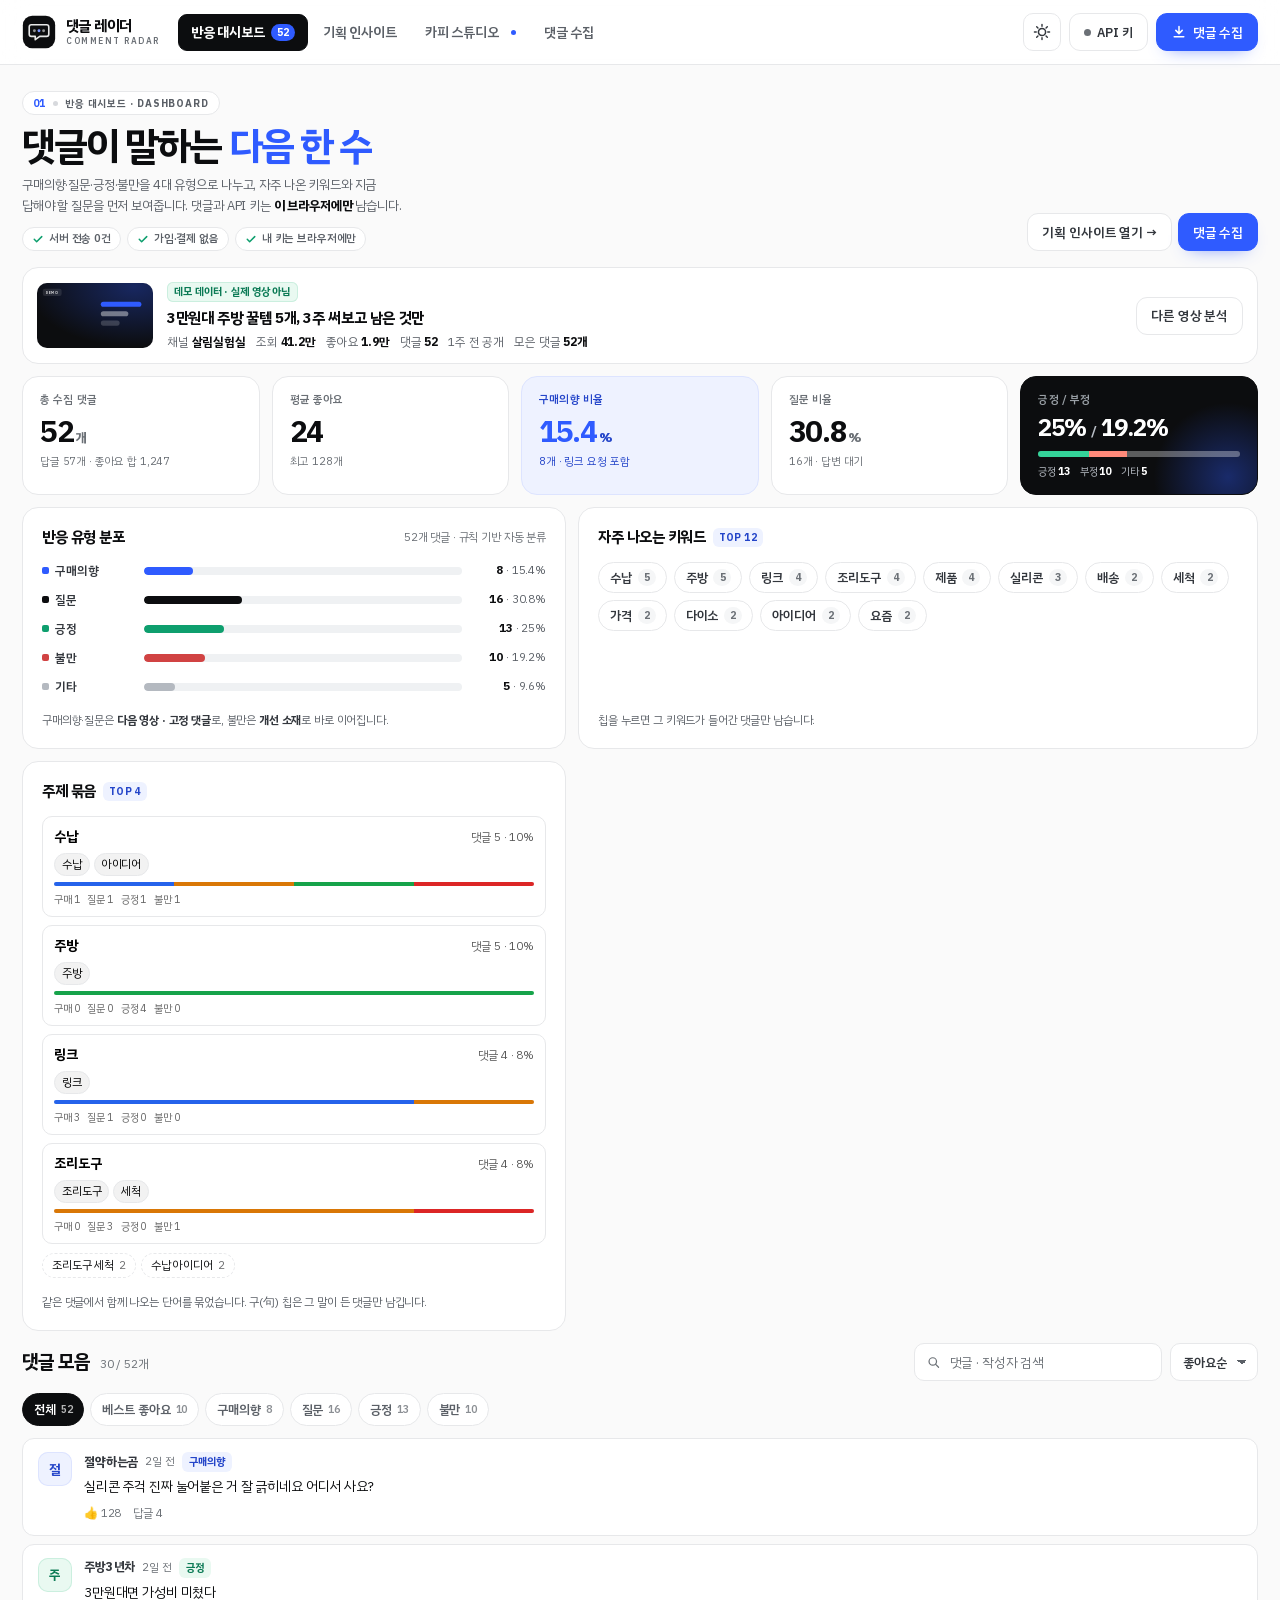
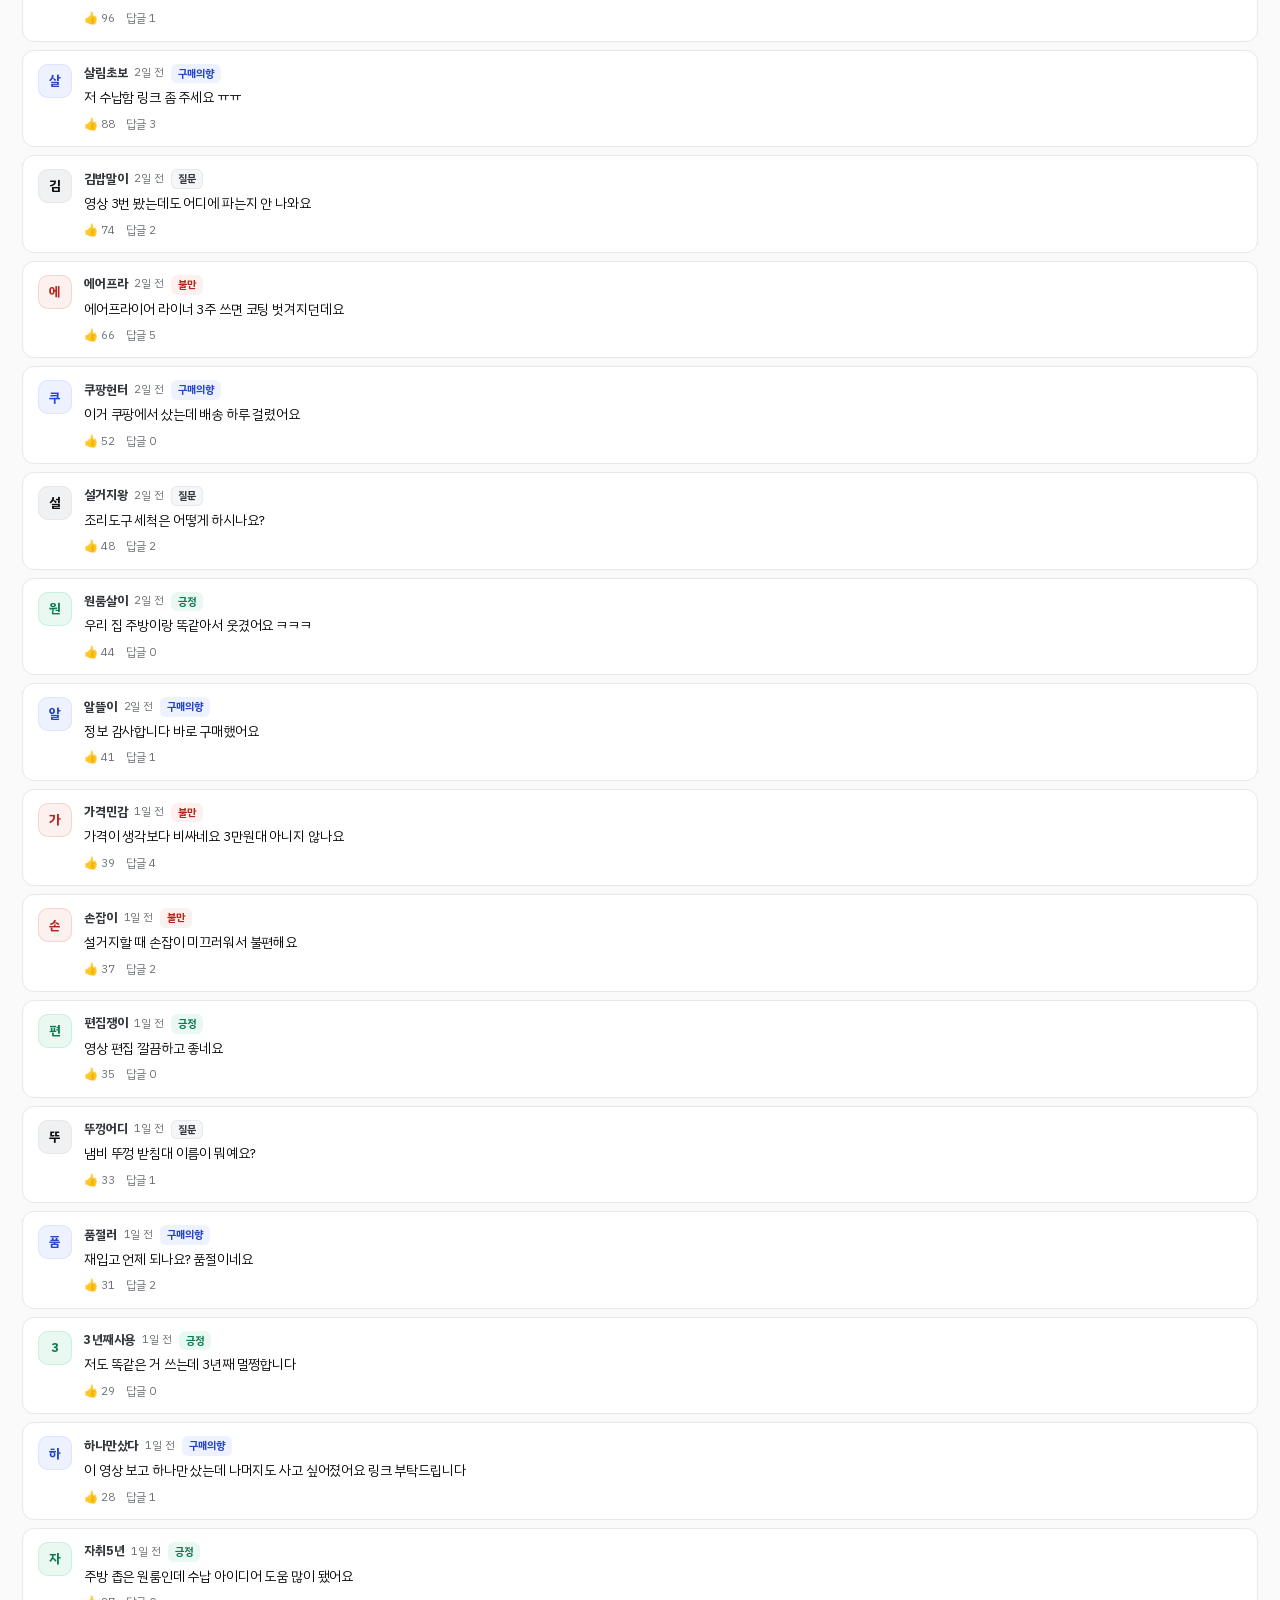
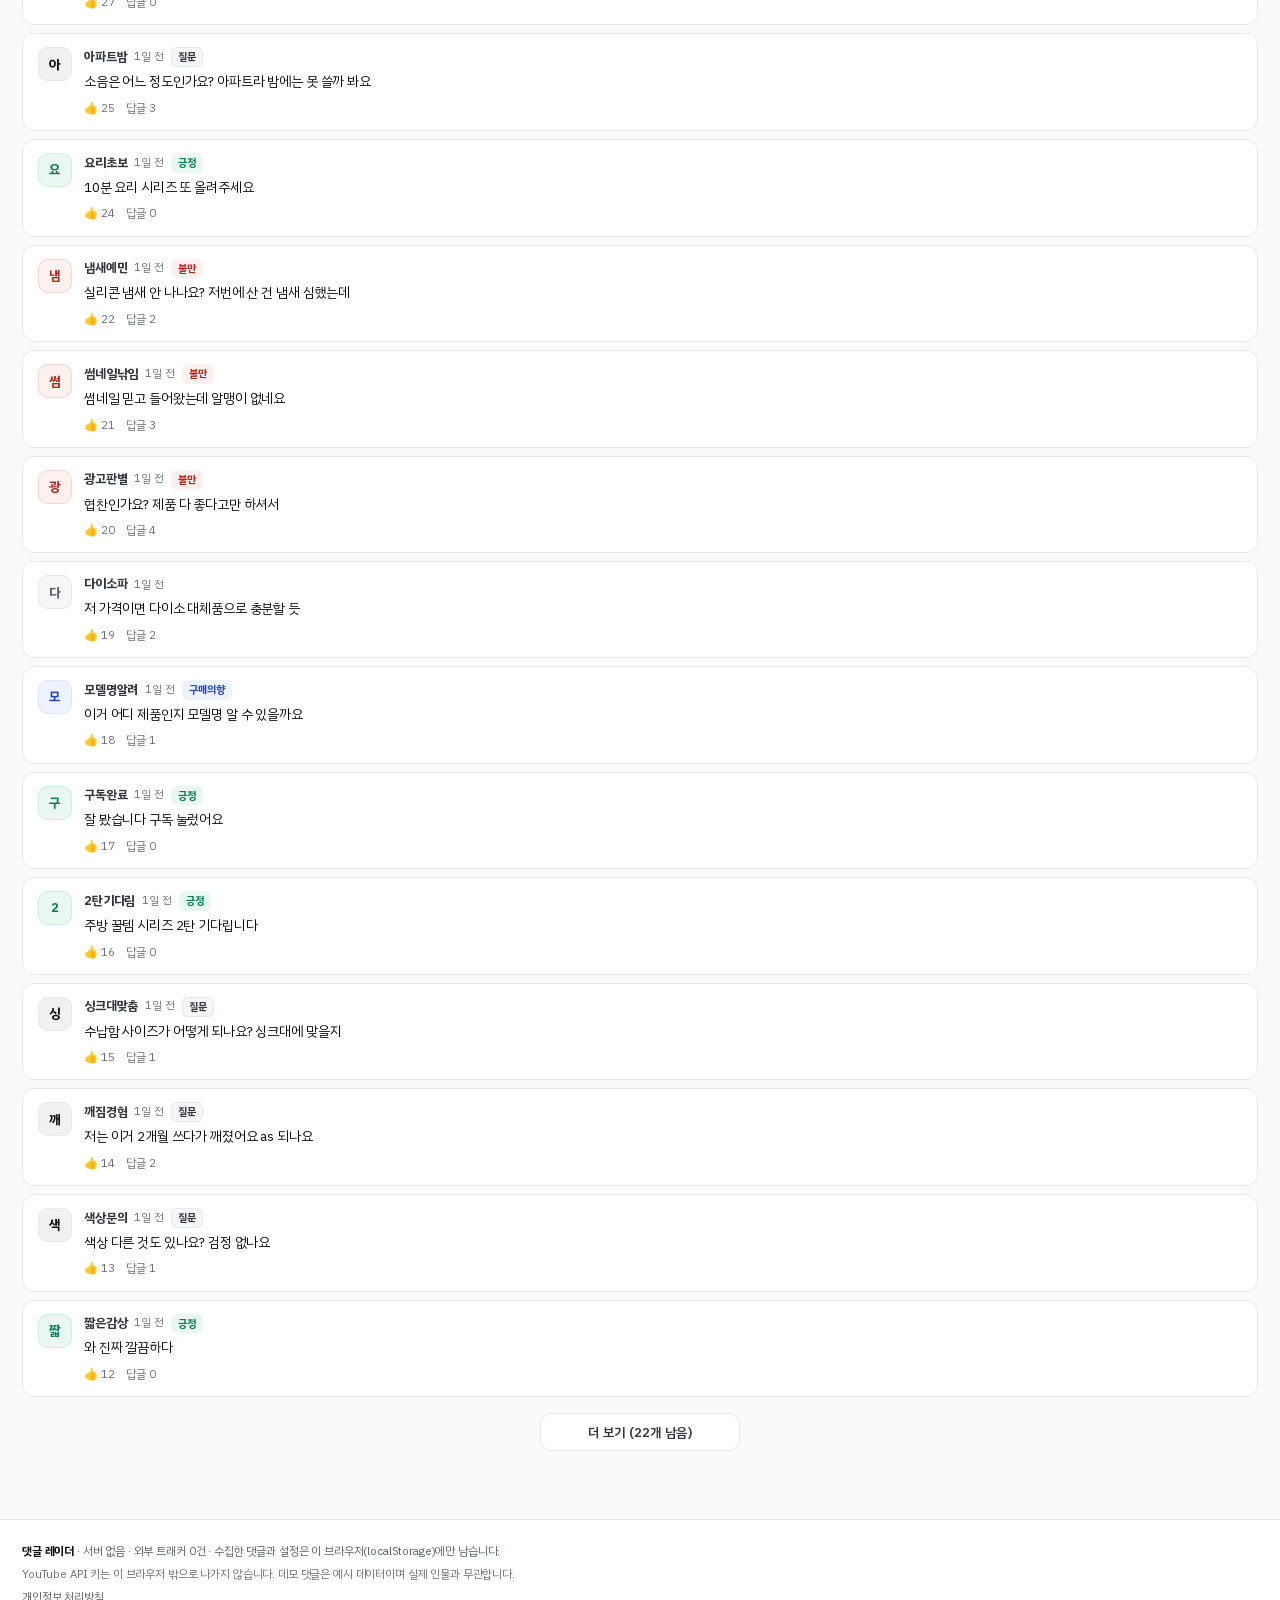
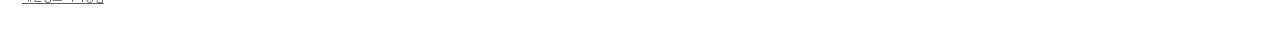
==== commit e3a3aed2: "2차 OSS·무료 AI 연결: SVG 최적화/문체 진단/감성 판정/N-gram 묶음/고해상도 ZIP/AI 누끼/MP4 렌더 + 무료 AI 맛보기" ====
--- a/index.html
+++ b/index.html
@@ -103,6 +103,15 @@
         <div id="keywordChips" class="kw-chips"></div>
         <p class="panel-note">칩을 누르면 그 키워드가 들어간 댓글만 남습니다.</p>
       </div>
+
+      <div class="panel topic-panel">
+        <div class="panel-head">
+          <h2>주제 묶음 <em class="count-badge" id="clusterBadge">TOP 4</em></h2>
+        </div>
+        <div id="clusterList" class="cluster-list"></div>
+        <div id="phraseChips" class="phrase-chips" aria-label="자주 붙여 쓰는 말"></div>
+        <p class="panel-note">같은 댓글에서 함께 나오는 단어를 묶었습니다. 구(句) 칩은 그 말이 든 댓글만 남깁니다.</p>
+      </div>
     </div>
 
     <section class="feed" aria-labelledby="feedTitle">
@@ -267,6 +276,27 @@
         </div>
         <div class="bridge-btns" id="bridgeBtns"></div>
         <p class="bridge-note" id="bridgeNote"></p>
+
+        <div class="free-ai-box" id="freeAiBox">
+          <div class="free-ai-head">
+            <b>무료 AI 맛보기</b>
+            <span id="freeBadge"></span>
+          </div>
+          <p class="form-note">키 없이 지금 바로 댓글 총평을 받아 봅니다. 하루 몇 회 무료이고, 다 쓰면 내 무료 Gemini 키나 구독 AI로 이어집니다.</p>
+          <div class="prompt-actions">
+            <button class="btn btn-primary btn-sm" data-action="free-summary" id="freeSummaryBtn">무료로 총평 받기</button>
+            <span class="muted" id="freeStatus"></span>
+          </div>
+          <div id="freeResult" class="free-result" hidden>
+            <div class="free-result-head">
+              <b>무료 총평</b>
+              <button class="btn btn-ghost btn-sm" type="button" data-action="free-copy">복사</button>
+            </div>
+            <pre id="freeResultText"></pre>
+            <p class="form-note" id="freeResultMeta"></p>
+          </div>
+          <div id="freeUpgrade" class="free-upgrade-slot"></div>
+        </div>
 
         <details class="gemini-box" id="geminiBox">
           <summary>무료 Gemini API 키로 여기서 바로 받기 (선택)</summary>
@@ -432,6 +462,7 @@
 <script src="engines/copy-psych-engine.js"></script>
 <script src="engines/radar-copy.js"></script>
 <script src="engines/ai-bridge.js"></script>
+<script src="engines/free-ai.js"></script>
 <script src="core.js"></script>
 <script src="data.js"></script>
 <script src="app.js"></script>
--- a/styles.css
+++ b/styles.css
@@ -419,7 +419,7 @@
 /* ── 두 칸 패널 ──────────────────────────────────────── */
 .split { display: grid; grid-template-columns: minmax(0, 1fr) minmax(0, 1.25fr); gap: 12px; margin-bottom: 12px; }
 .split > .panel { display: flex; flex-direction: column; }
-.split > .panel > .panel-note { margin-top: auto; padding-top: 14px; }
+.split > .panel > .panel-note { margin-top: auto; padding-top: 16px; }
 .type-bars { display: flex; flex-direction: column; gap: 11px; }
 .type-row { display: grid; grid-template-columns: 92px 1fr 74px; align-items: center; gap: 10px; }
 .type-name { font-size: 12px; font-weight: 600; color: var(--ink-2); white-space: nowrap; }
@@ -962,3 +962,42 @@
   .topbar { backdrop-filter: none; -webkit-backdrop-filter: none; background: var(--bg); }
   .modal-backdrop { backdrop-filter: none; }
 }
+
+/* ══ 주제 묶음 · 구(句) 칩 (경량 클러스터링) ═══════════════ */
+.cluster-list { display: grid; gap: 8px; }
+.cluster-card {
+  border: 1px solid var(--line, rgba(0,0,0,.1)); border-radius: 10px;
+  padding: 9px 11px; display: grid; gap: 6px; background: var(--surface, transparent);
+}
+.cluster-top { display: flex; align-items: baseline; gap: 8px; }
+.cluster-top b { font-size: 13.5px; }
+.cluster-top .share { margin-left: auto; font-size: 11.5px; opacity: .65; font-variant-numeric: tabular-nums; }
+.cluster-words { display: flex; flex-wrap: wrap; gap: 4px; }
+.cluster-words span {
+  font-size: 11.5px; padding: 2px 7px; border-radius: 999px;
+  background: var(--wash, rgba(0,0,0,.05)); border: 1px solid var(--line, rgba(0,0,0,.08));
+}
+.cluster-mix { display: flex; height: 4px; border-radius: 999px; overflow: hidden; background: var(--line, rgba(0,0,0,.08)); }
+.cluster-mix i { display: block; height: 100%; }
+.cluster-mix i[data-t="purchase"] { background: #2563eb; }
+.cluster-mix i[data-t="question"] { background: #d97706; }
+.cluster-mix i[data-t="positive"] { background: #16a34a; }
+.cluster-mix i[data-t="negative"] { background: #dc2626; }
+.cluster-legend { display: flex; gap: 8px; font-size: 10.5px; opacity: .6; flex-wrap: wrap; }
+.phrase-chips { display: flex; flex-wrap: wrap; gap: 5px; margin-top: 9px; }
+.phrase-chips:empty { display: none; }
+.phrase-chips button {
+  font: inherit; font-size: 11.5px; padding: 3px 9px; border-radius: 999px; cursor: pointer;
+  border: 1px dashed var(--line, rgba(0,0,0,.2)); background: transparent; color: inherit;
+}
+.phrase-chips button:hover { border-style: solid; }
+.phrase-chips .n { margin-left: 5px; opacity: .6; font-variant-numeric: tabular-nums; }
+
+/* ══ 무료 AI 맛보기 ═══════════════════════════════════ */
+.free-ai-box {
+  margin-top: 14px; padding: 11px 13px; border-radius: 10px;
+  border: 1px solid var(--line, rgba(0,0,0,.12)); background: var(--wash, rgba(0,0,0,.02));
+}
+.free-ai-head { display: flex; align-items: center; gap: 8px; margin-bottom: 4px; font-size: 13px; }
+.free-ai-head span { margin-left: auto; }
+.free-upgrade-slot:empty { display: none; }
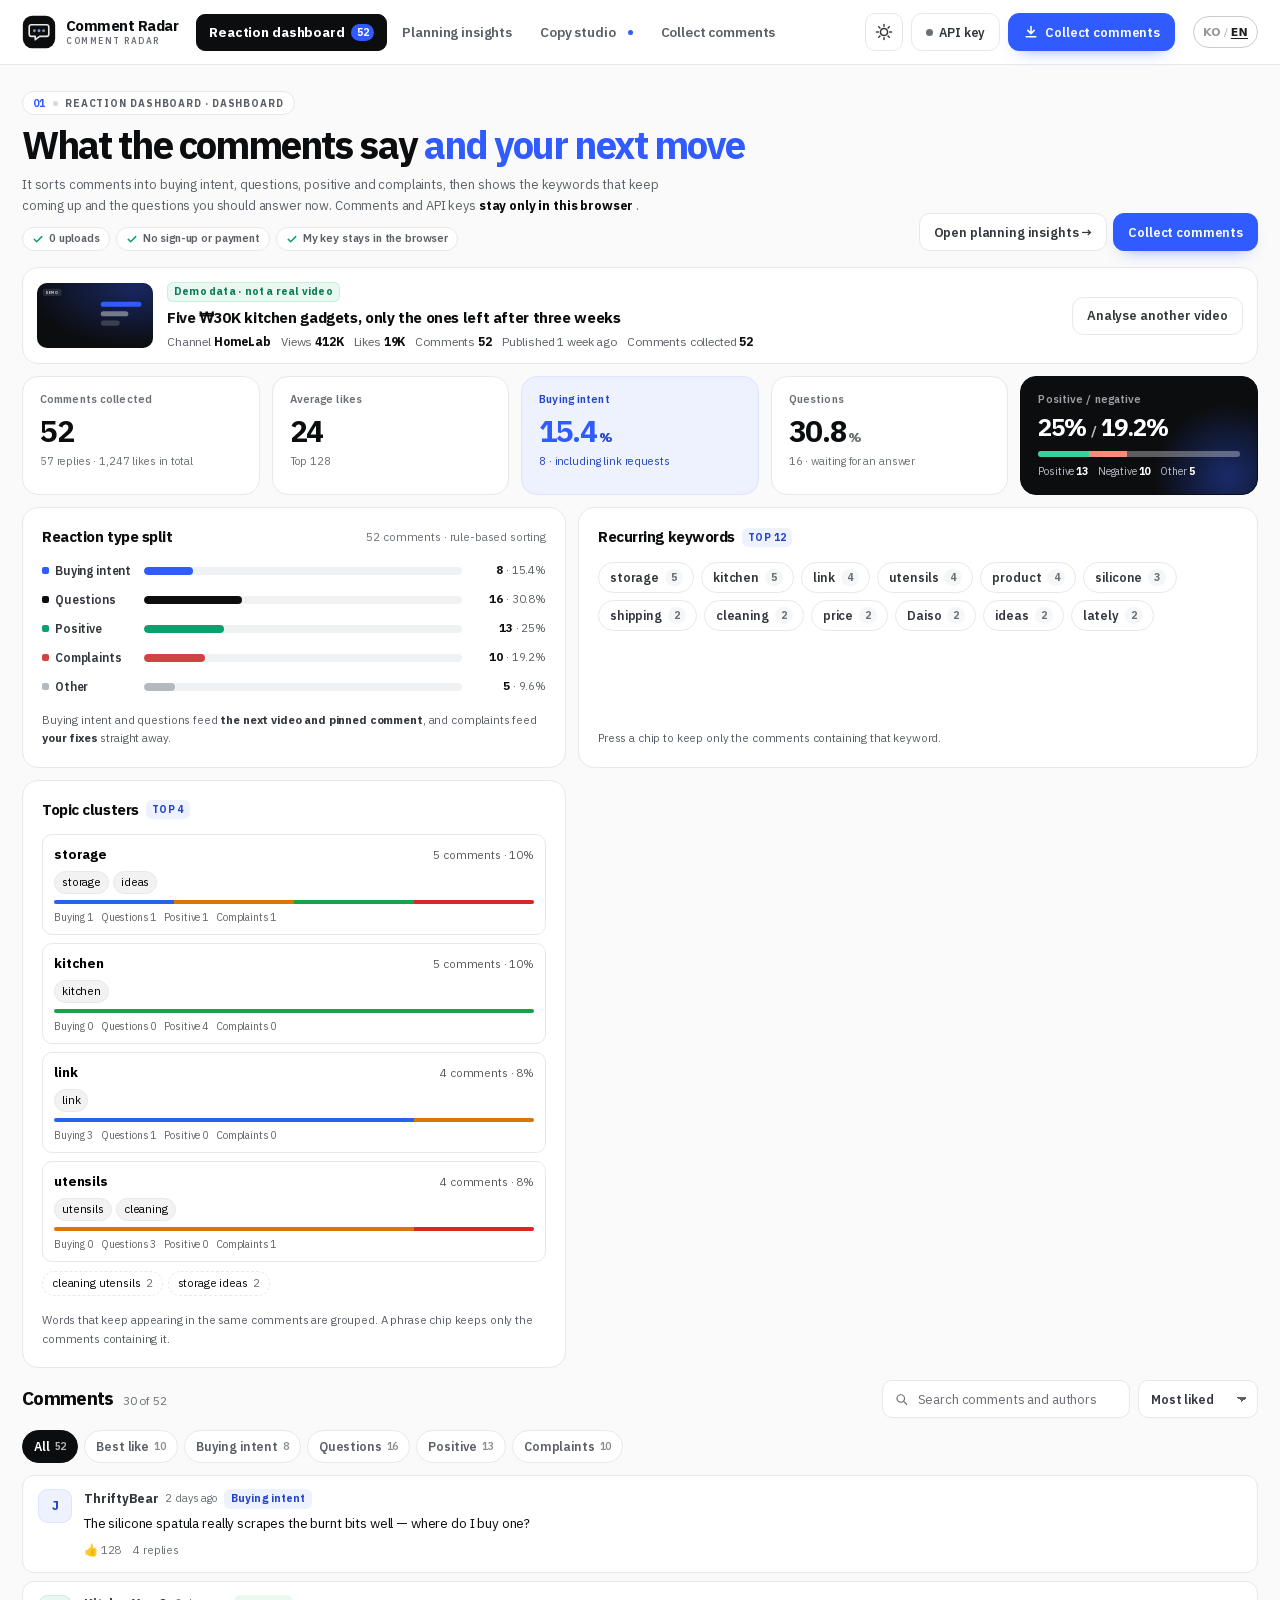
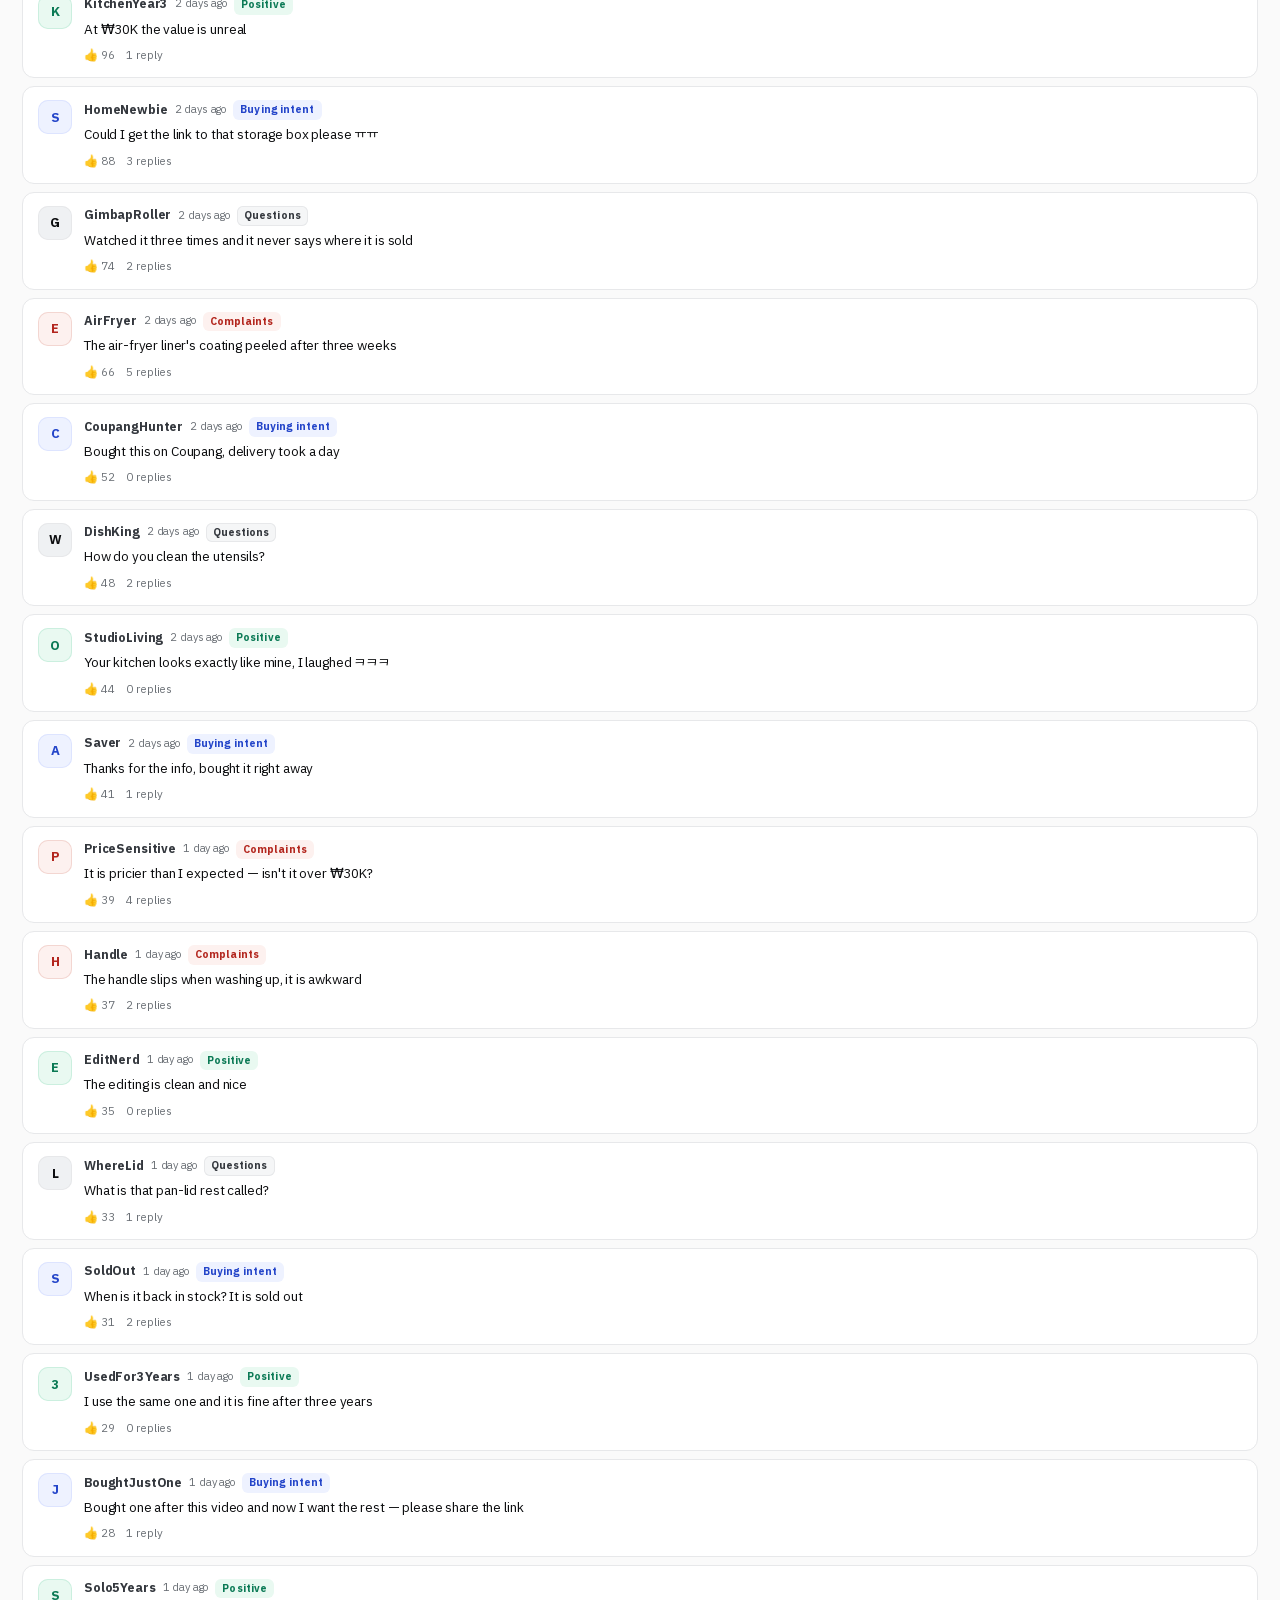
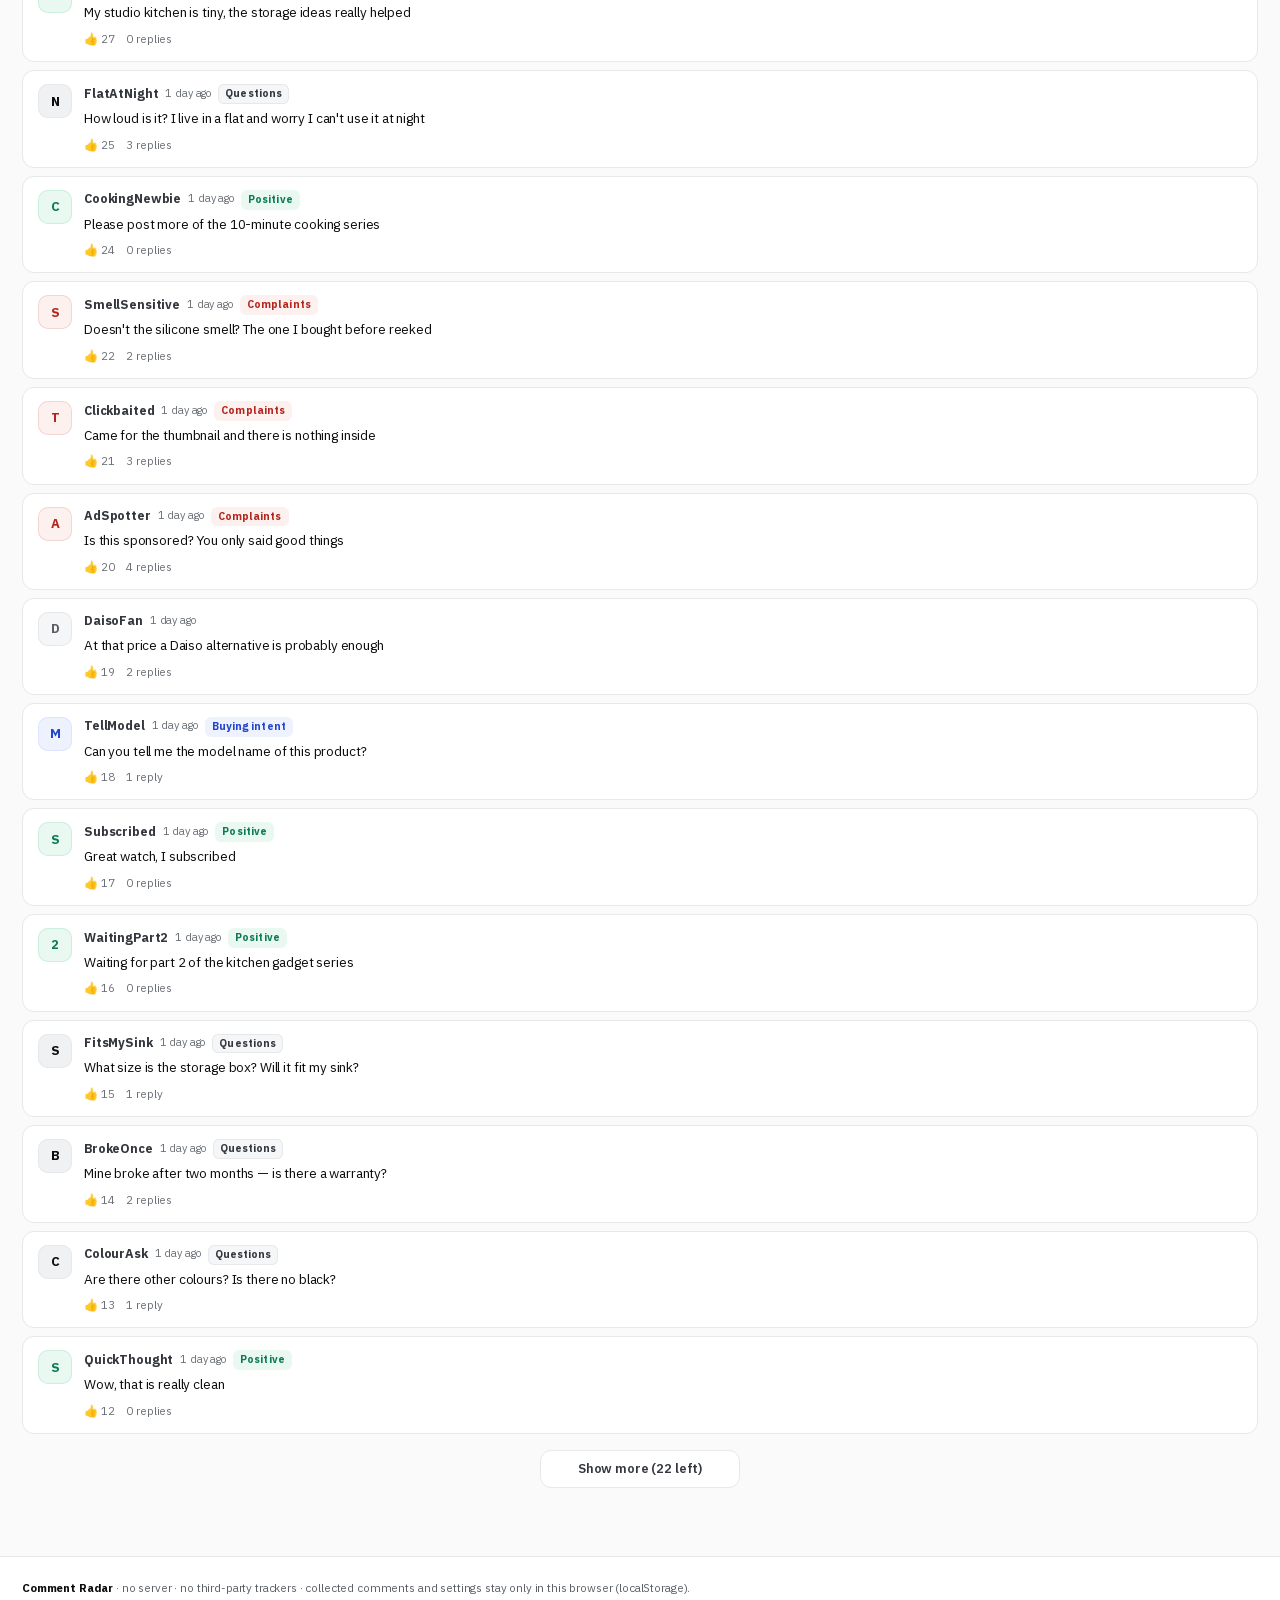
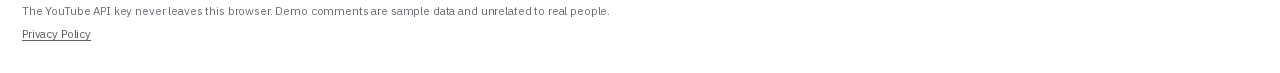
==== commit 70d82890: "chore(i18n): 영문 번역 배포" ====
--- a/index.html
+++ b/index.html
@@ -466,5 +466,6 @@
 <script src="core.js"></script>
 <script src="data.js"></script>
 <script src="app.js"></script>
+<script src="i18n.js"></script>
 </body>
 </html>
